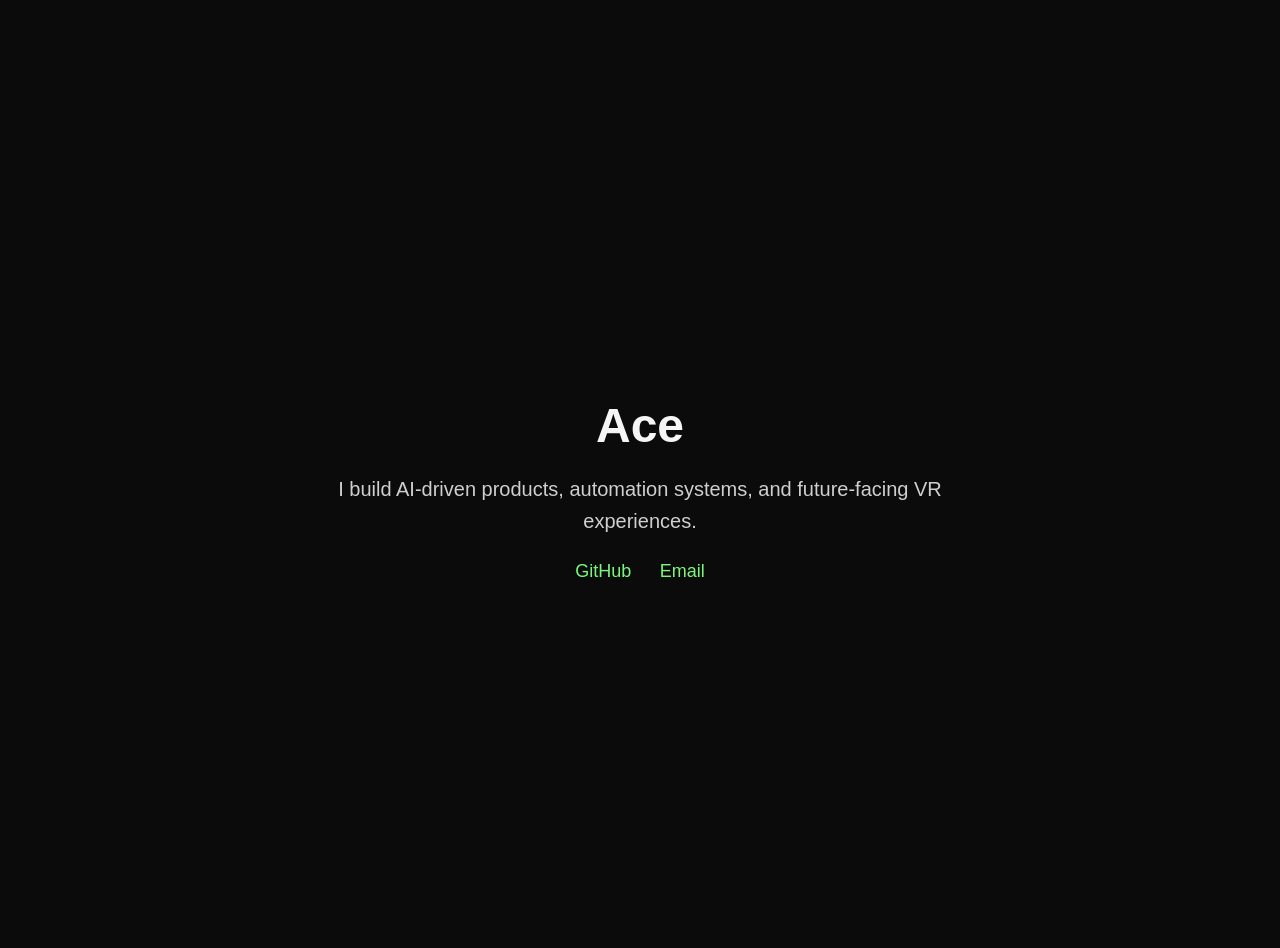
==== index.html @ 185cbbf0 "Create index.html" ====
<!DOCTYPE html>
<html lang="en">
<head>
  <meta charset="UTF-8" />
  <meta name="viewport" content="width=device-width, initial-scale=1.0" />
  <title>Ace | Portfolio</title>
  <style>
    body {
      margin: 0;
      font-family: Arial, sans-serif;
      background: #0b0b0b;
      color: #f5f5f5;
      display: flex;
      align-items: center;
      justify-content: center;
      min-height: 100vh;
      text-align: center;
      padding: 24px;
    }
    .card {
      max-width: 720px;
    }
    h1 {
      font-size: 48px;
      margin-bottom: 12px;
    }
    p {
      font-size: 20px;
      line-height: 1.6;
      color: #cfcfcf;
    }
    .links {
      margin-top: 24px;
    }
    a {
      color: #7cf57c;
      text-decoration: none;
      margin: 0 12px;
      font-size: 18px;
    }
  </style>
</head>
<body>
  <div class="card">
    <h1>Ace</h1>
    <p>I build AI-driven products, automation systems, and future-facing VR experiences.</p>
    <div class="links">
      <a href="https://github.com/">GitHub</a>
      <a href="mailto:your@email.com">Email</a>
    </div>
  </div>
</body>
</html>
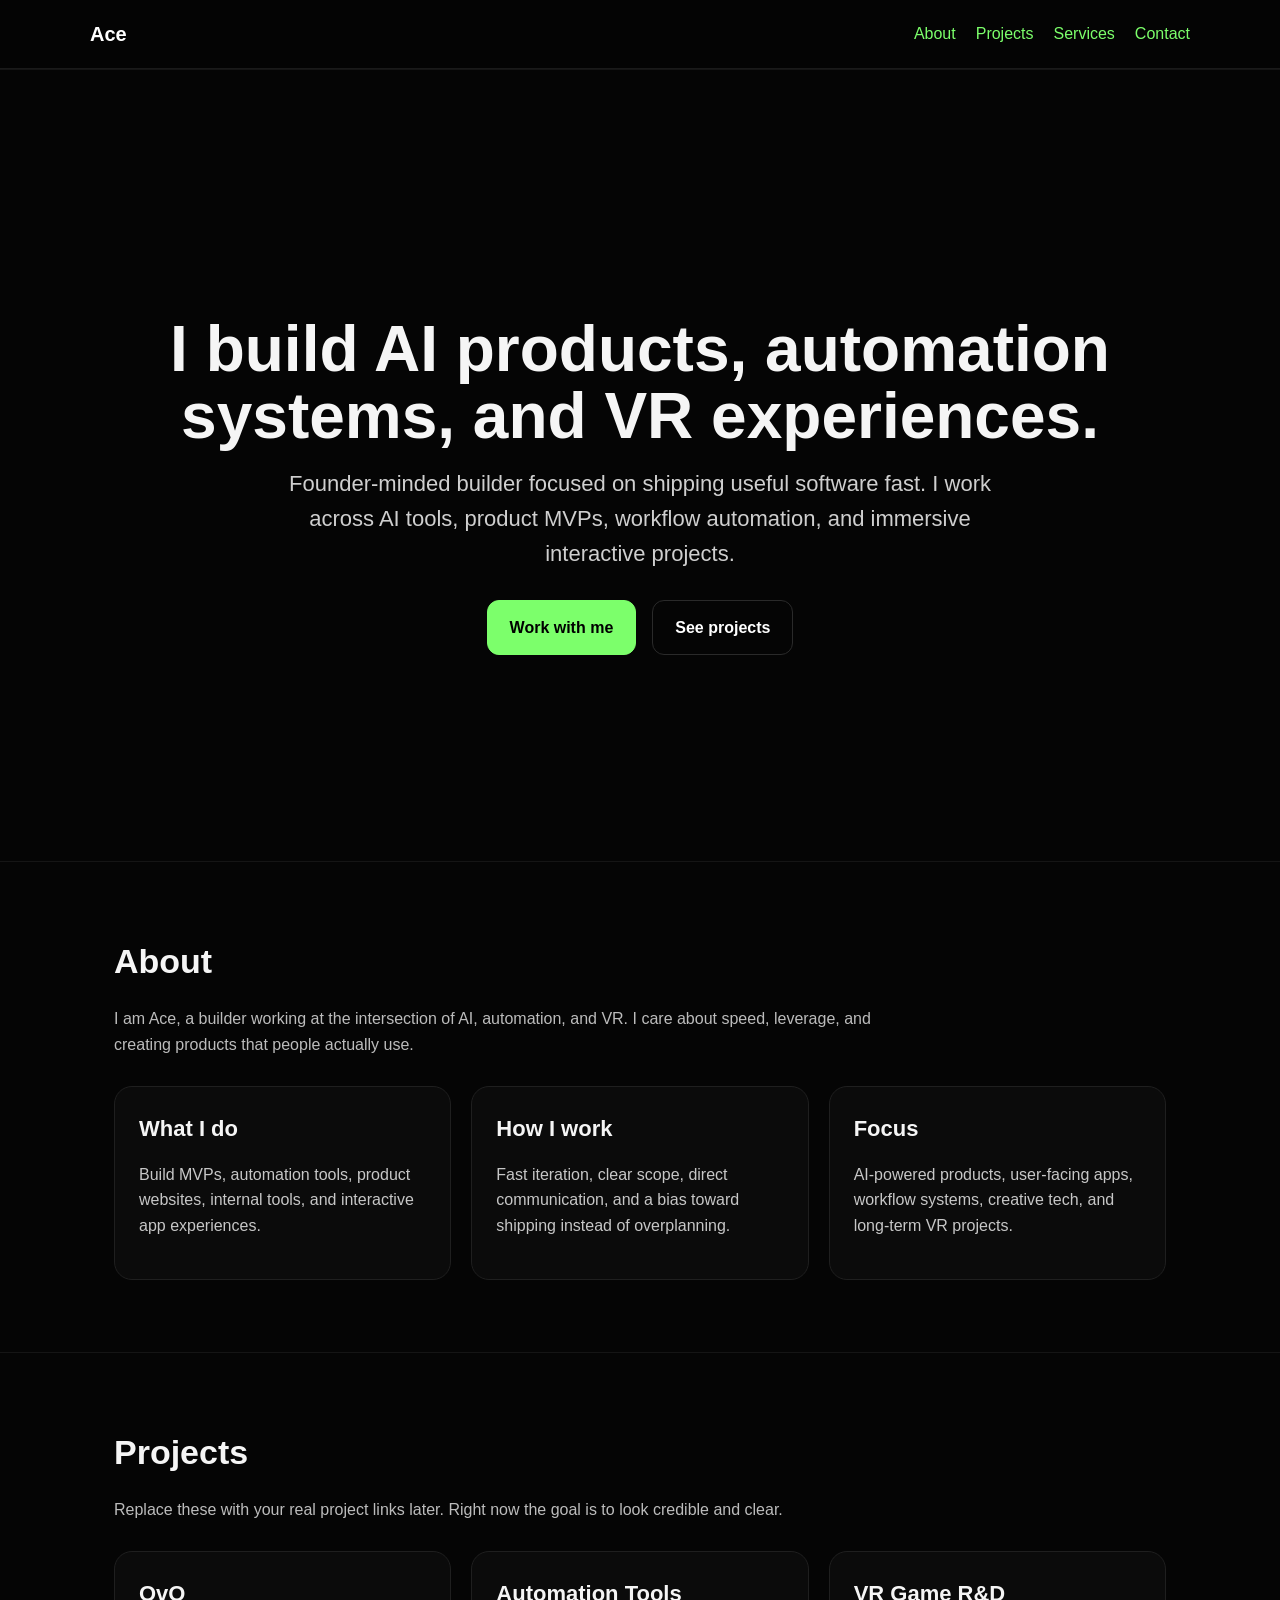
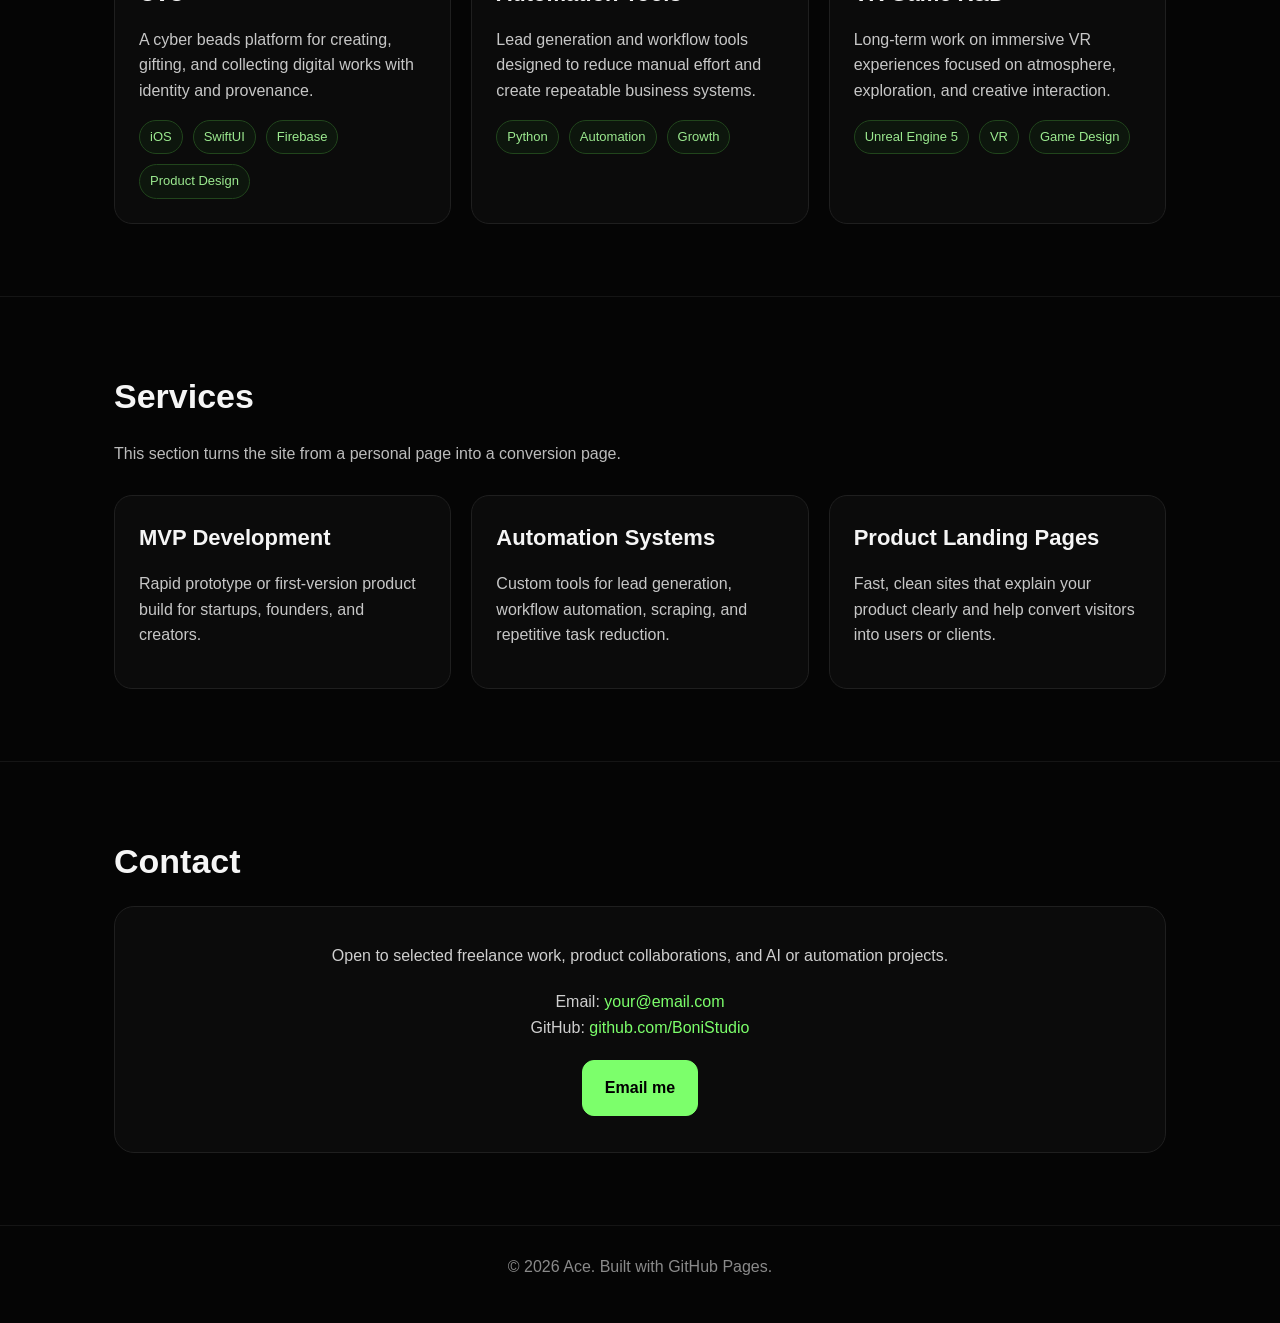
==== commit 6764b07b: "Update index.html" ====
--- a/index.html
+++ b/index.html
@@ -3,51 +3,347 @@
 <head>
   <meta charset="UTF-8" />
   <meta name="viewport" content="width=device-width, initial-scale=1.0" />
-  <title>Ace | Portfolio</title>
+  <title>Ace | AI Builder & VR Creator</title>
   <style>
+    * {
+      box-sizing: border-box;
+    }
+
+    html {
+      scroll-behavior: smooth;
+    }
+
     body {
       margin: 0;
       font-family: Arial, sans-serif;
-      background: #0b0b0b;
+      background: #050505;
       color: #f5f5f5;
+      line-height: 1.6;
+    }
+
+    a {
+      color: #7CFF6B;
+      text-decoration: none;
+    }
+
+    a:hover {
+      opacity: 0.85;
+    }
+
+    .container {
+      width: 100%;
+      max-width: 1100px;
+      margin: 0 auto;
+      padding: 0 24px;
+    }
+
+    header {
+      position: sticky;
+      top: 0;
+      background: rgba(5, 5, 5, 0.92);
+      backdrop-filter: blur(8px);
+      border-bottom: 1px solid #1a1a1a;
+      z-index: 10;
+    }
+
+    .nav {
+      display: flex;
+      justify-content: space-between;
+      align-items: center;
+      padding: 18px 0;
+    }
+
+    .nav-links {
+      display: flex;
+      gap: 20px;
+      flex-wrap: wrap;
+    }
+
+    .brand {
+      font-size: 20px;
+      font-weight: 700;
+      color: #fff;
+    }
+
+    .hero {
+      min-height: 88vh;
       display: flex;
       align-items: center;
       justify-content: center;
-      min-height: 100vh;
       text-align: center;
+      padding: 80px 0 40px;
+    }
+
+    .hero h1 {
+      font-size: 64px;
+      margin: 0 0 16px;
+      line-height: 1.05;
+    }
+
+    .hero p {
+      max-width: 760px;
+      margin: 0 auto 28px;
+      font-size: 22px;
+      color: #cfcfcf;
+    }
+
+    .hero-buttons {
+      display: flex;
+      gap: 16px;
+      justify-content: center;
+      flex-wrap: wrap;
+    }
+
+    .btn {
+      display: inline-block;
+      padding: 14px 22px;
+      border-radius: 12px;
+      font-weight: 700;
+      border: 1px solid #2a2a2a;
+      transition: 0.2s ease;
+    }
+
+    .btn-primary {
+      background: #7CFF6B;
+      color: #000;
+      border-color: #7CFF6B;
+    }
+
+    .btn-secondary {
+      background: transparent;
+      color: #fff;
+    }
+
+    section {
+      padding: 72px 0;
+      border-top: 1px solid #151515;
+    }
+
+    h2 {
+      font-size: 34px;
+      margin: 0 0 18px;
+    }
+
+    .section-desc {
+      color: #bcbcbc;
+      max-width: 760px;
+      margin-bottom: 28px;
+    }
+
+    .grid {
+      display: grid;
+      grid-template-columns: repeat(auto-fit, minmax(260px, 1fr));
+      gap: 20px;
+    }
+
+    .card {
+      background: #0b0b0b;
+      border: 1px solid #1f1f1f;
+      border-radius: 18px;
       padding: 24px;
     }
-    .card {
-      max-width: 720px;
-    }
-    h1 {
-      font-size: 48px;
-      margin-bottom: 12px;
-    }
-    p {
-      font-size: 20px;
-      line-height: 1.6;
+
+    .card h3 {
+      margin-top: 0;
+      margin-bottom: 10px;
+      font-size: 22px;
+    }
+
+    .card p {
+      color: #c7c7c7;
+      margin-bottom: 16px;
+    }
+
+    .tag-row {
+      display: flex;
+      flex-wrap: wrap;
+      gap: 10px;
+      margin-top: 12px;
+    }
+
+    .tag {
+      font-size: 13px;
+      color: #9be98f;
+      border: 1px solid #21451c;
+      background: #0d160d;
+      padding: 6px 10px;
+      border-radius: 999px;
+    }
+
+    .contact-box {
+      text-align: center;
+      padding: 36px;
+      background: #0b0b0b;
+      border: 1px solid #1f1f1f;
+      border-radius: 20px;
+    }
+
+    .contact-box p {
       color: #cfcfcf;
-    }
-    .links {
-      margin-top: 24px;
-    }
-    a {
-      color: #7cf57c;
-      text-decoration: none;
-      margin: 0 12px;
-      font-size: 18px;
+      max-width: 700px;
+      margin: 0 auto 20px;
+    }
+
+    footer {
+      padding: 28px 0 44px;
+      color: #8a8a8a;
+      text-align: center;
+      border-top: 1px solid #151515;
+    }
+
+    @media (max-width: 768px) {
+      .hero h1 {
+        font-size: 42px;
+      }
+
+      .hero p {
+        font-size: 18px;
+      }
+
+      .nav {
+        flex-direction: column;
+        gap: 12px;
+      }
     }
   </style>
 </head>
 <body>
-  <div class="card">
-    <h1>Ace</h1>
-    <p>I build AI-driven products, automation systems, and future-facing VR experiences.</p>
-    <div class="links">
-      <a href="https://github.com/">GitHub</a>
-      <a href="mailto:your@email.com">Email</a>
+  <header>
+    <div class="container nav">
+      <div class="brand">Ace</div>
+      <nav class="nav-links">
+        <a href="#about">About</a>
+        <a href="#projects">Projects</a>
+        <a href="#services">Services</a>
+        <a href="#contact">Contact</a>
+      </nav>
     </div>
-  </div>
+  </header>
+
+  <main>
+    <section class="hero">
+      <div class="container">
+        <h1>I build AI products, automation systems, and VR experiences.</h1>
+        <p>
+          Founder-minded builder focused on shipping useful software fast.
+          I work across AI tools, product MVPs, workflow automation, and immersive interactive projects.
+        </p>
+        <div class="hero-buttons">
+          <a class="btn btn-primary" href="#contact">Work with me</a>
+          <a class="btn btn-secondary" href="#projects">See projects</a>
+        </div>
+      </div>
+    </section>
+
+    <section id="about">
+      <div class="container">
+        <h2>About</h2>
+        <p class="section-desc">
+          I am Ace, a builder working at the intersection of AI, automation, and VR.
+          I care about speed, leverage, and creating products that people actually use.
+        </p>
+        <div class="grid">
+          <div class="card">
+            <h3>What I do</h3>
+            <p>Build MVPs, automation tools, product websites, internal tools, and interactive app experiences.</p>
+          </div>
+          <div class="card">
+            <h3>How I work</h3>
+            <p>Fast iteration, clear scope, direct communication, and a bias toward shipping instead of overplanning.</p>
+          </div>
+          <div class="card">
+            <h3>Focus</h3>
+            <p>AI-powered products, user-facing apps, workflow systems, creative tech, and long-term VR projects.</p>
+          </div>
+        </div>
+      </div>
+    </section>
+
+    <section id="projects">
+      <div class="container">
+        <h2>Projects</h2>
+        <p class="section-desc">
+          Replace these with your real project links later. Right now the goal is to look credible and clear.
+        </p>
+        <div class="grid">
+          <div class="card">
+            <h3>OvO</h3>
+            <p>A cyber beads platform for creating, gifting, and collecting digital works with identity and provenance.</p>
+            <div class="tag-row">
+              <span class="tag">iOS</span>
+              <span class="tag">SwiftUI</span>
+              <span class="tag">Firebase</span>
+              <span class="tag">Product Design</span>
+            </div>
+          </div>
+
+          <div class="card">
+            <h3>Automation Tools</h3>
+            <p>Lead generation and workflow tools designed to reduce manual effort and create repeatable business systems.</p>
+            <div class="tag-row">
+              <span class="tag">Python</span>
+              <span class="tag">Automation</span>
+              <span class="tag">Growth</span>
+            </div>
+          </div>
+
+          <div class="card">
+            <h3>VR Game R&D</h3>
+            <p>Long-term work on immersive VR experiences focused on atmosphere, exploration, and creative interaction.</p>
+            <div class="tag-row">
+              <span class="tag">Unreal Engine 5</span>
+              <span class="tag">VR</span>
+              <span class="tag">Game Design</span>
+            </div>
+          </div>
+        </div>
+      </div>
+    </section>
+
+    <section id="services">
+      <div class="container">
+        <h2>Services</h2>
+        <p class="section-desc">
+          This section turns the site from a personal page into a conversion page.
+        </p>
+        <div class="grid">
+          <div class="card">
+            <h3>MVP Development</h3>
+            <p>Rapid prototype or first-version product build for startups, founders, and creators.</p>
+          </div>
+          <div class="card">
+            <h3>Automation Systems</h3>
+            <p>Custom tools for lead generation, workflow automation, scraping, and repetitive task reduction.</p>
+          </div>
+          <div class="card">
+            <h3>Product Landing Pages</h3>
+            <p>Fast, clean sites that explain your product clearly and help convert visitors into users or clients.</p>
+          </div>
+        </div>
+      </div>
+    </section>
+
+    <section id="contact">
+      <div class="container">
+        <h2>Contact</h2>
+        <div class="contact-box">
+          <p>
+            Open to selected freelance work, product collaborations, and AI or automation projects.
+          </p>
+          <p>
+            Email: <a href="mailto:your@email.com">your@email.com</a><br />
+            GitHub: <a href="https://github.com/BoniStudio" target="_blank">github.com/BoniStudio</a>
+          </p>
+          <a class="btn btn-primary" href="mailto:your@email.com">Email me</a>
+        </div>
+      </div>
+    </section>
+  </main>
+
+  <footer>
+    <div class="container">
+      © 2026 Ace. Built with GitHub Pages.
+    </div>
+  </footer>
 </body>
 </html>
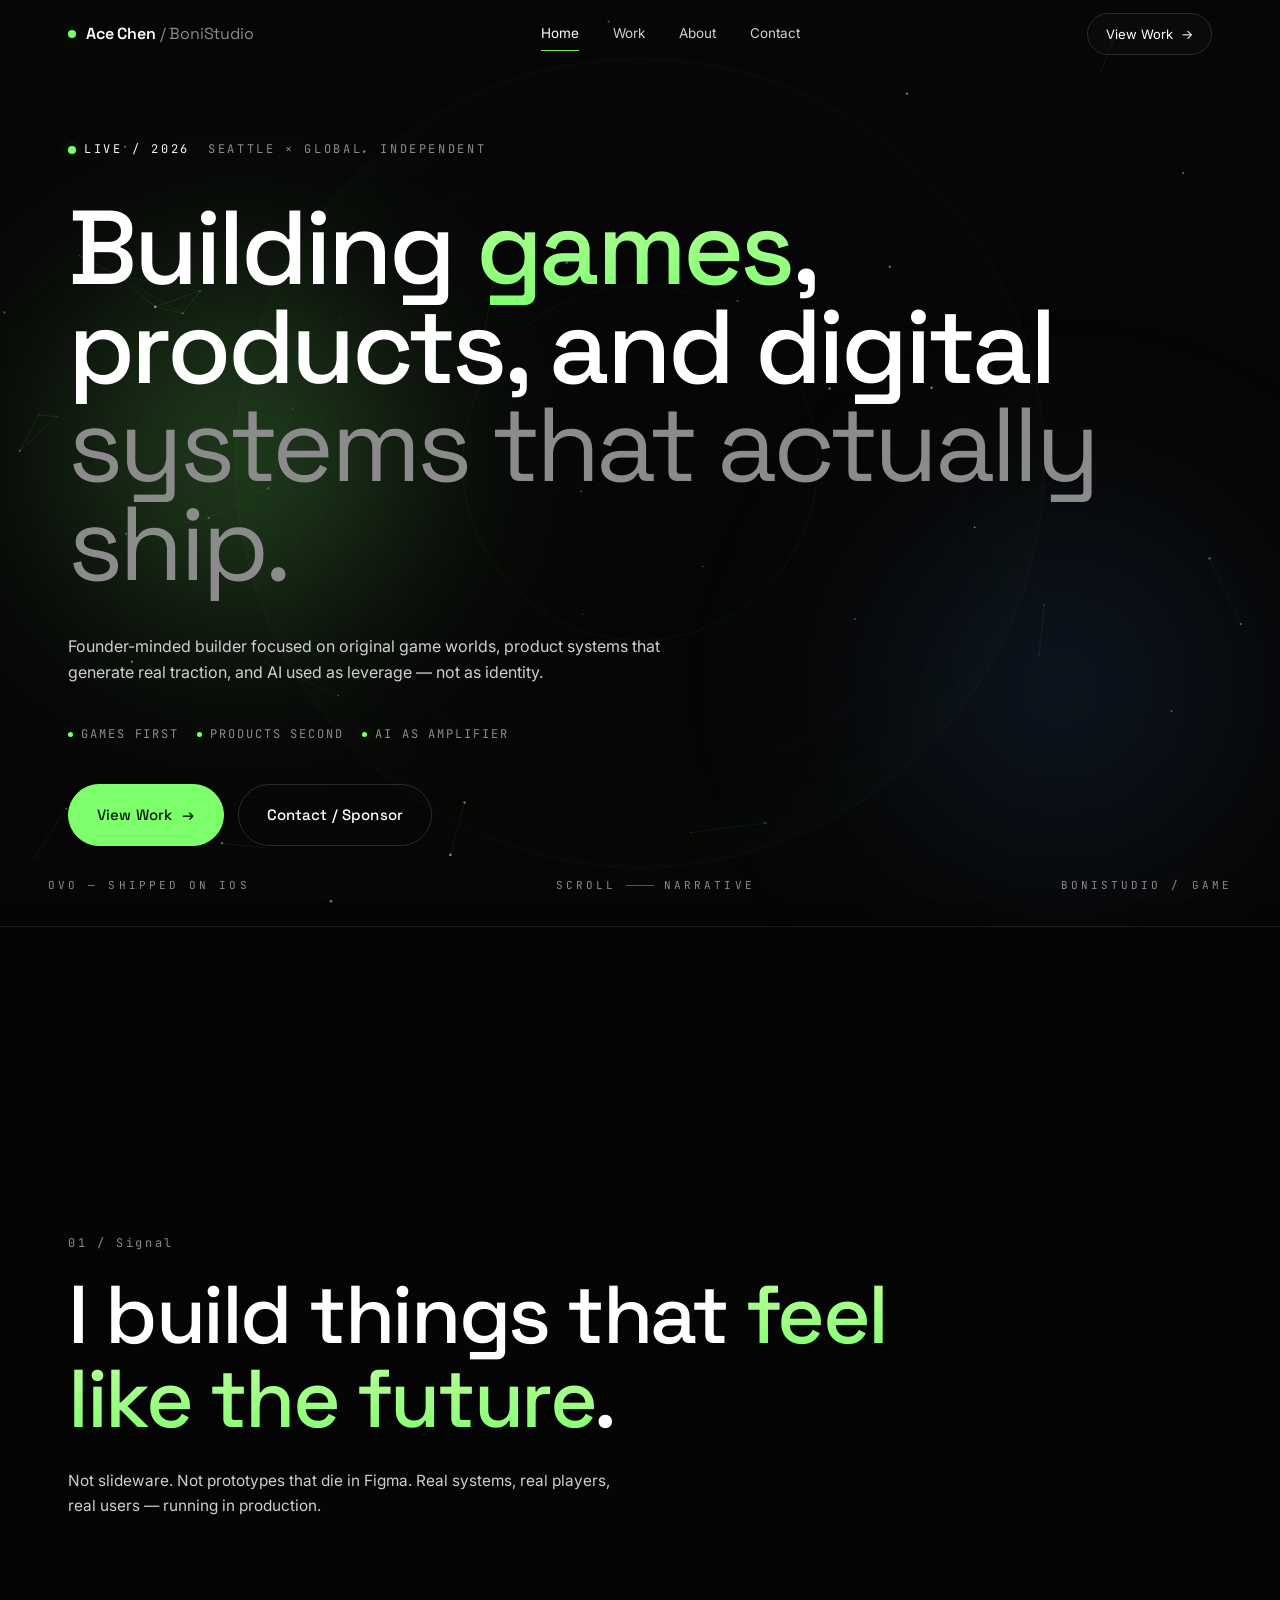
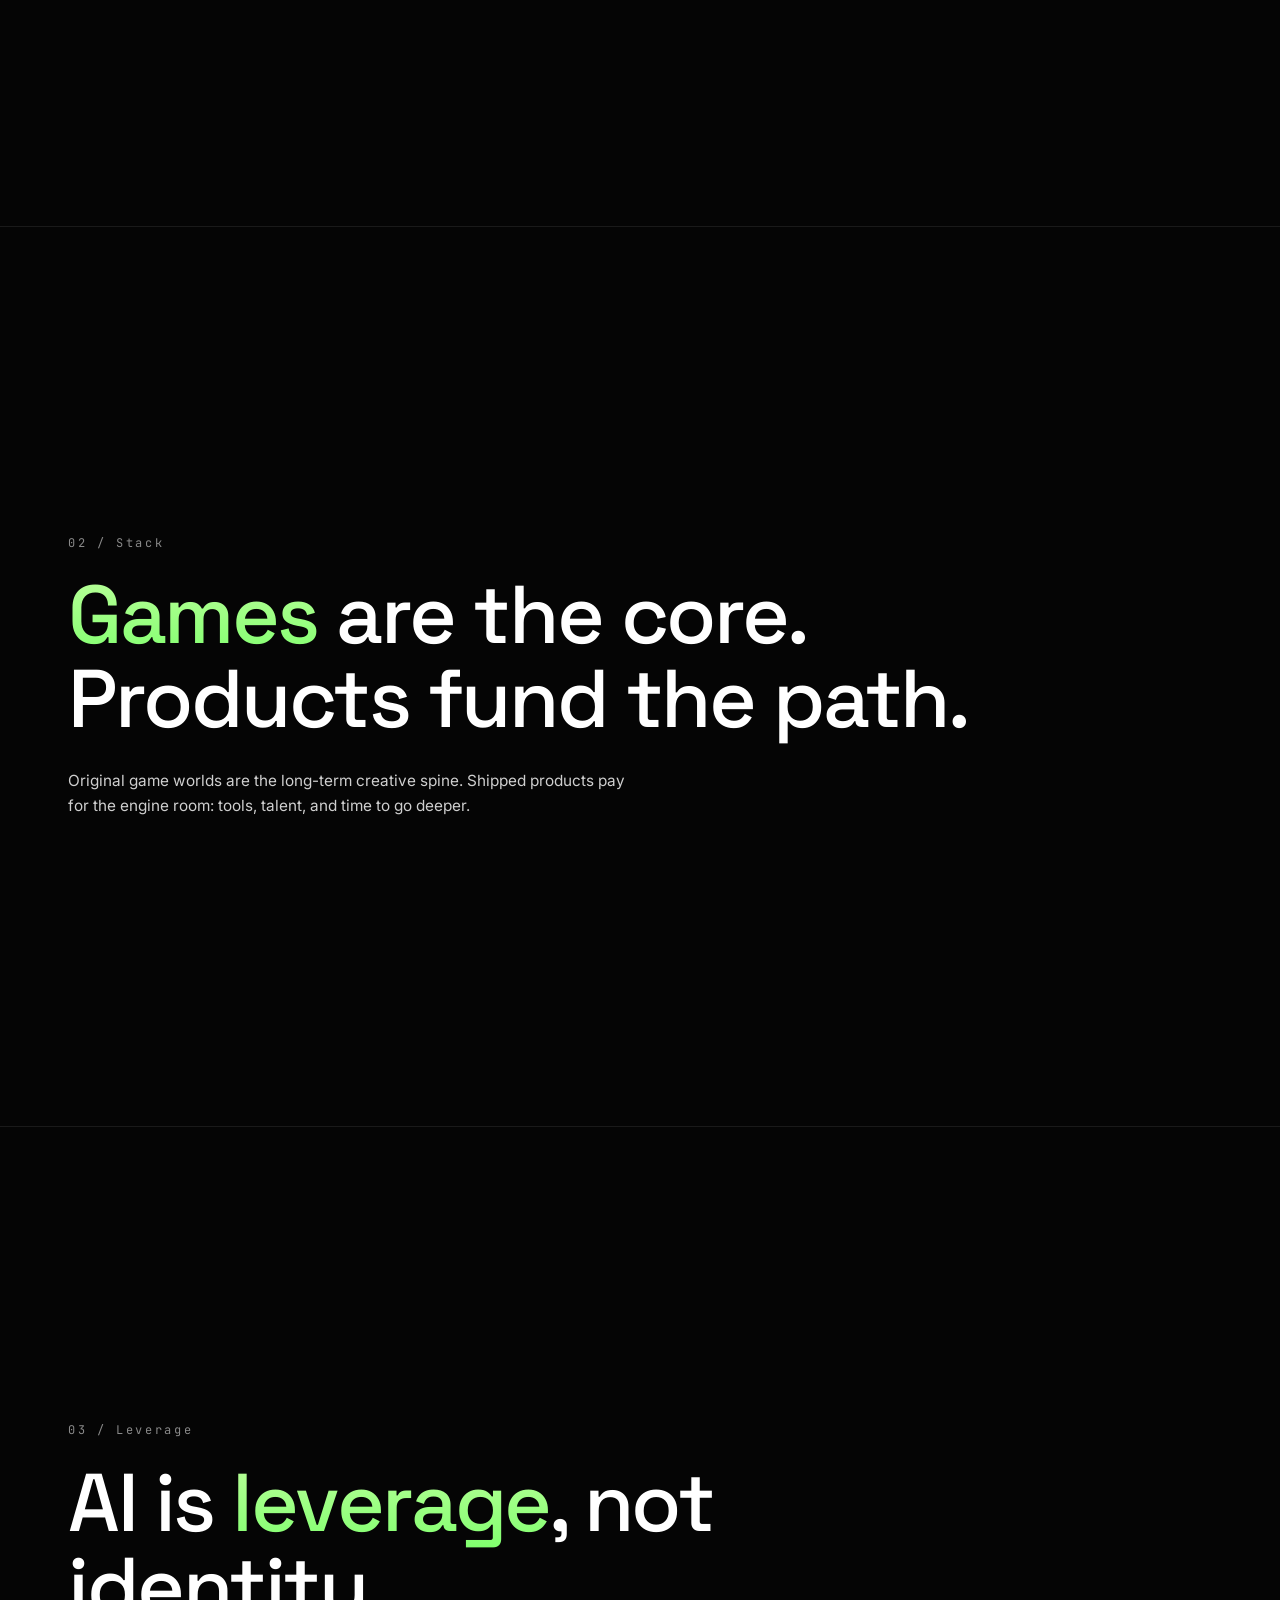
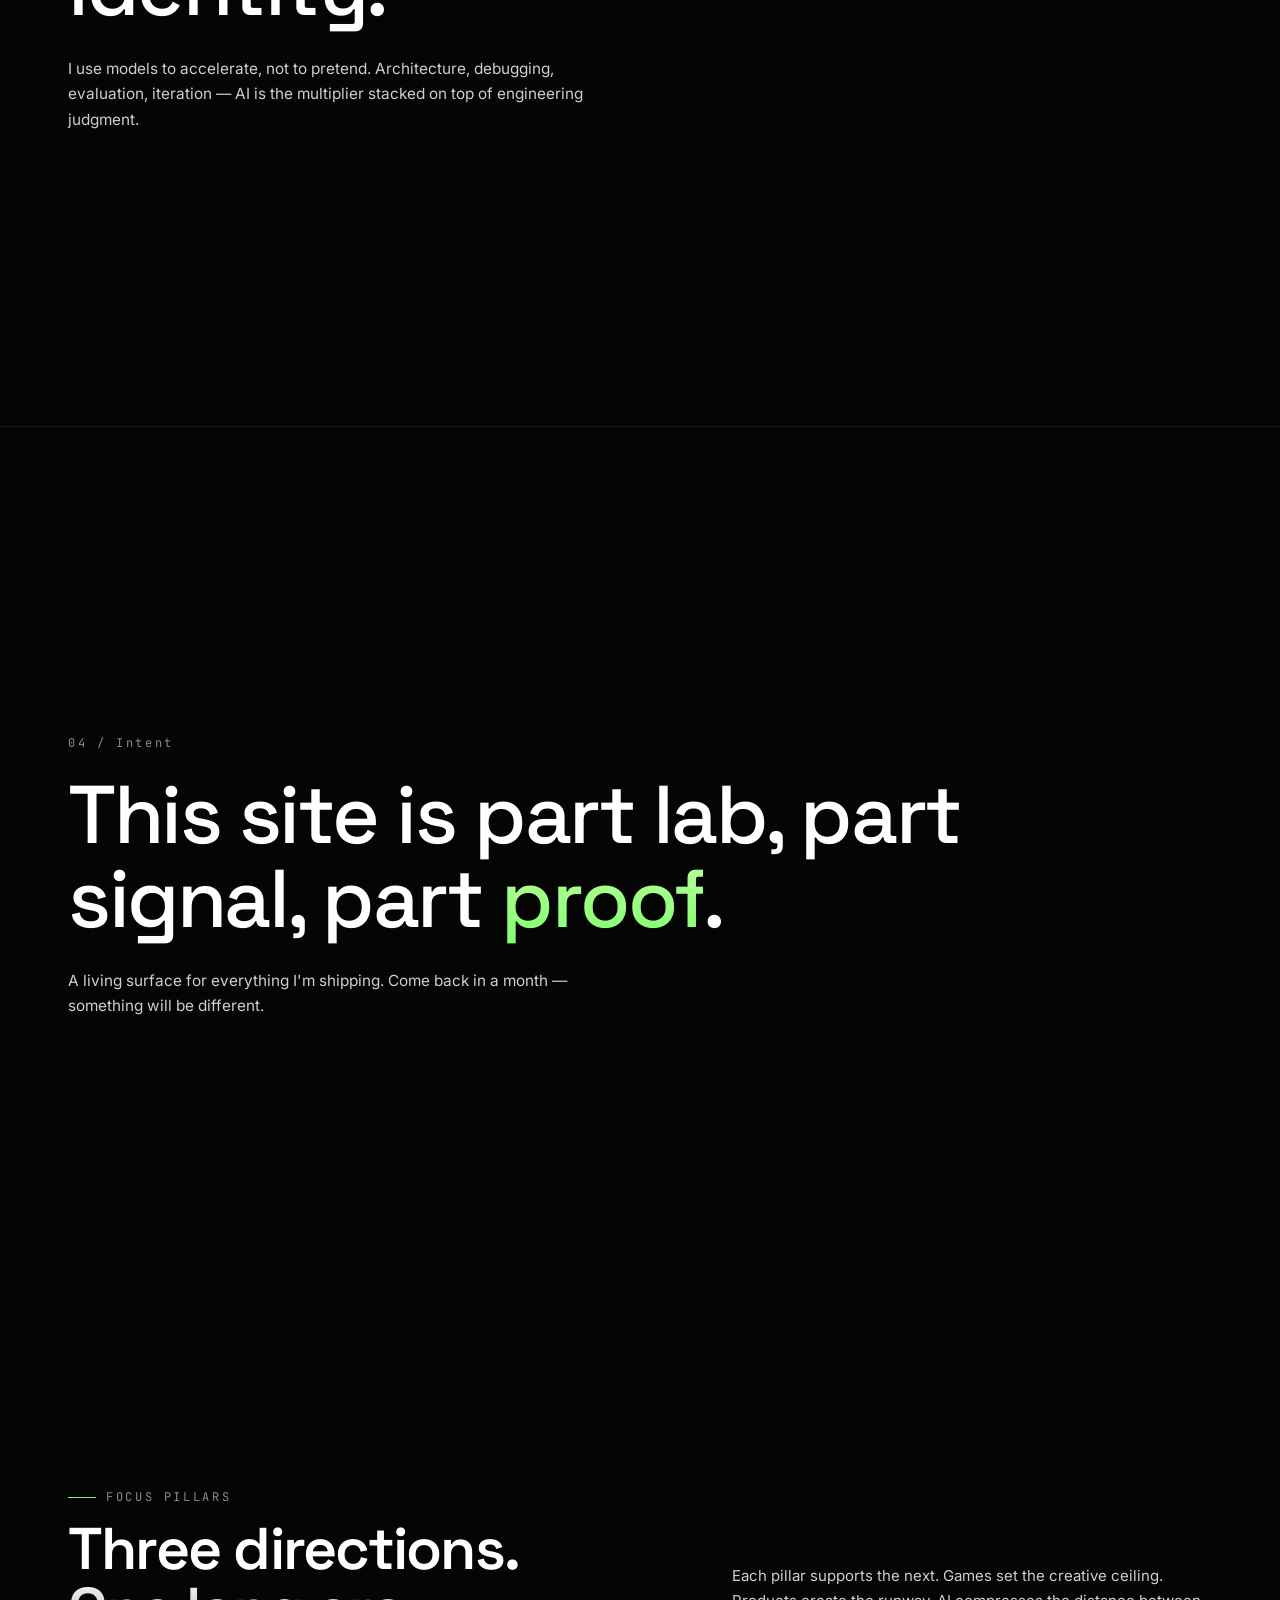
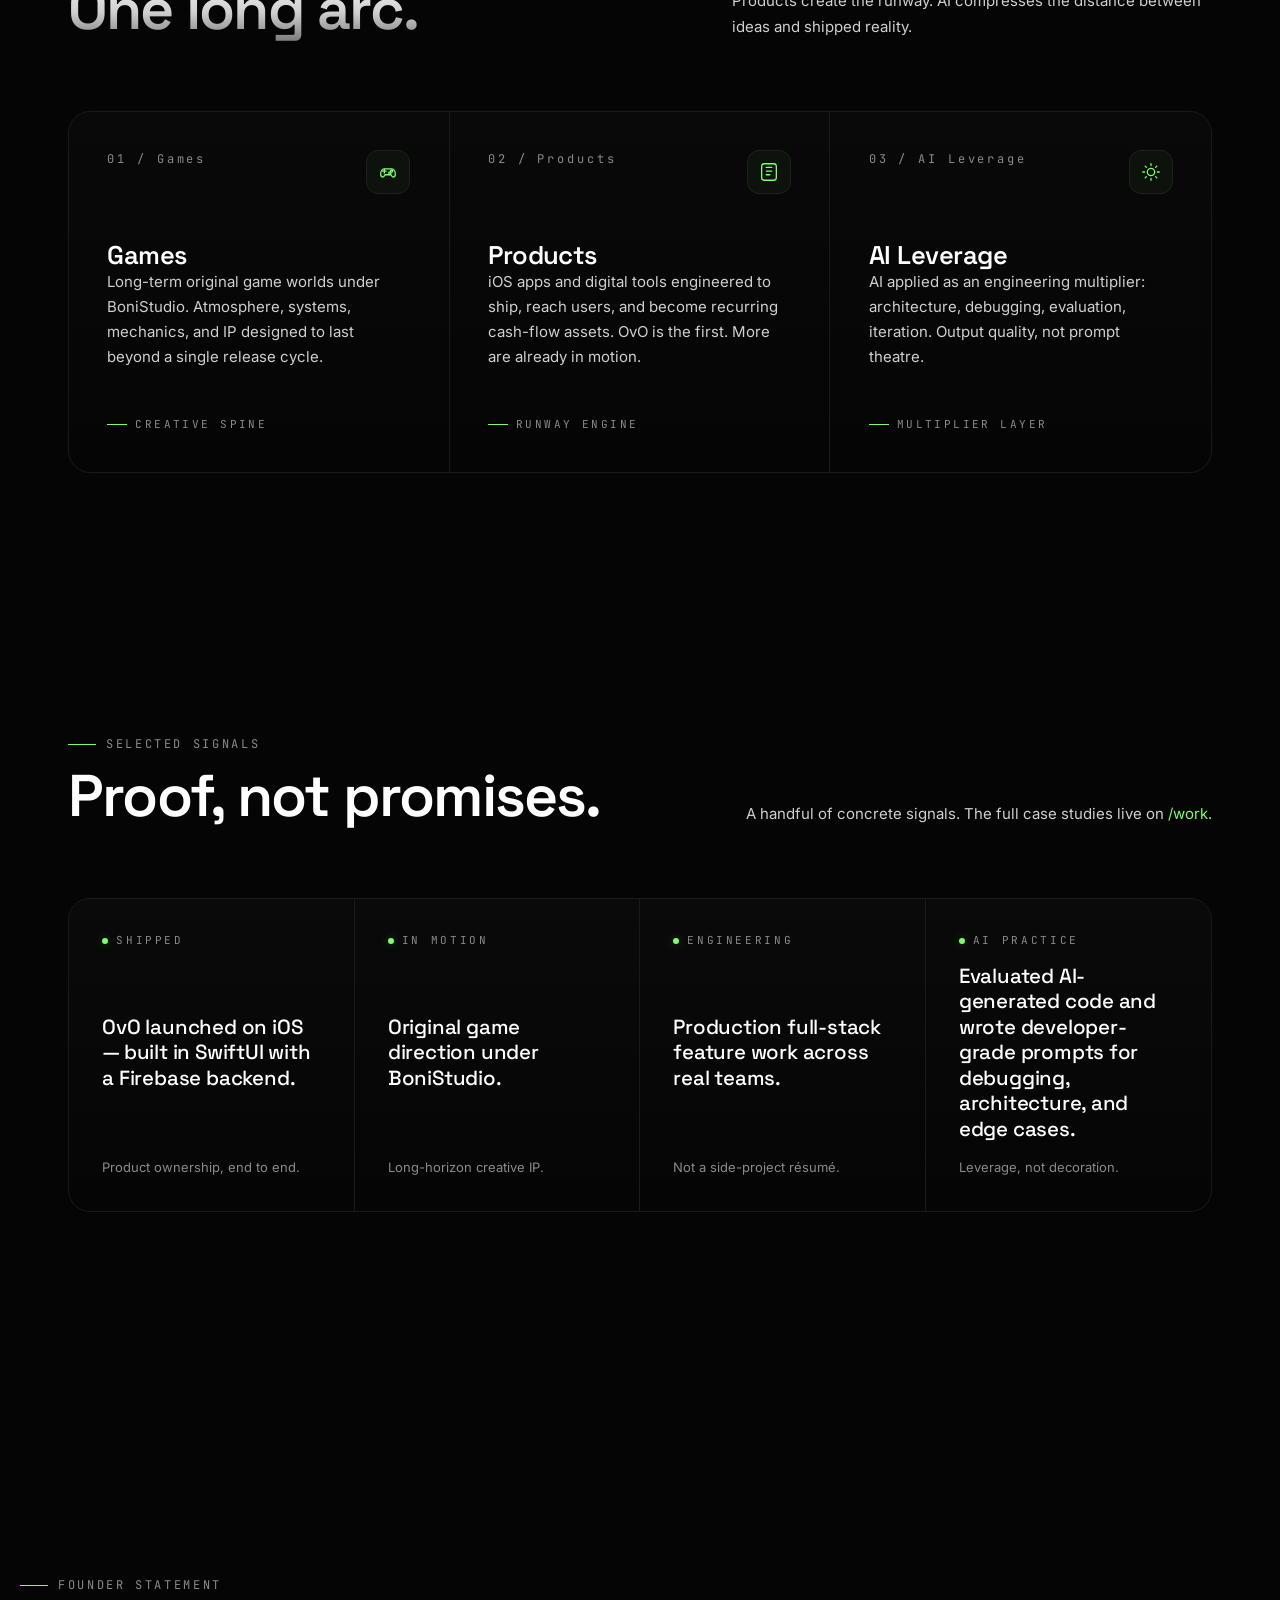
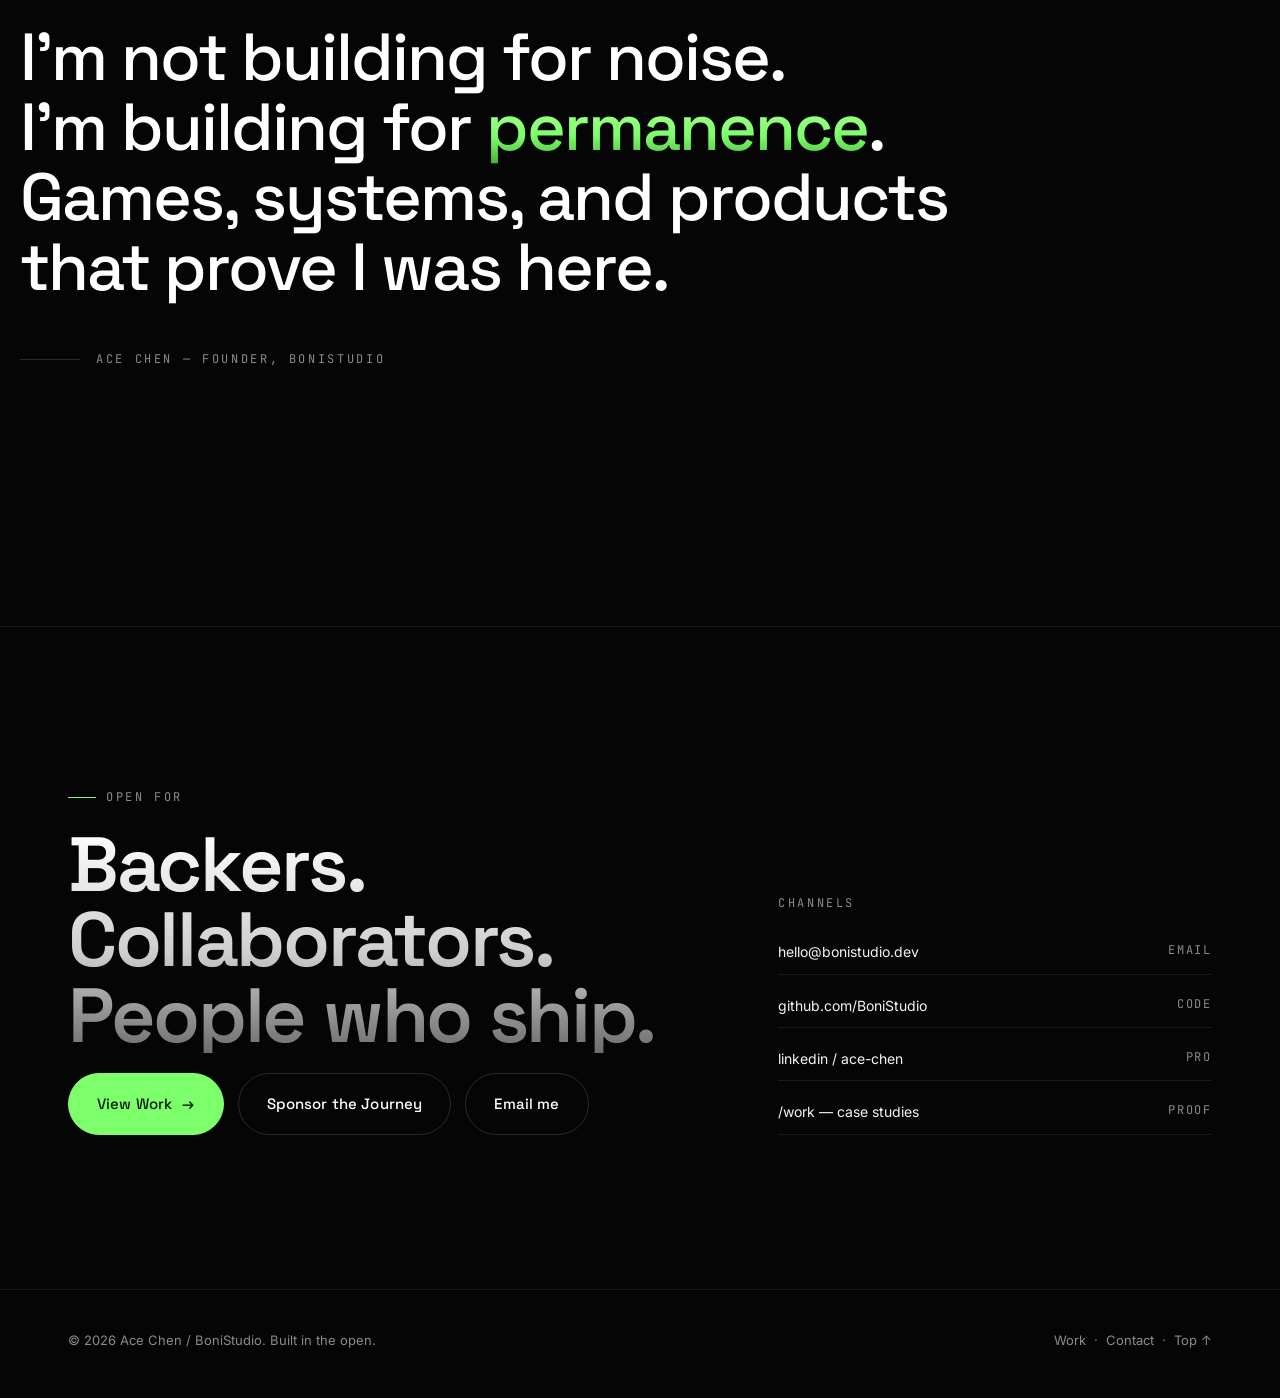
==== commit a3fcf8dd: "New" ====
--- a/index.html
+++ b/index.html
@@ -3,347 +3,314 @@
 <head>
   <meta charset="UTF-8" />
   <meta name="viewport" content="width=device-width, initial-scale=1.0" />
-  <title>Ace | AI Builder & VR Creator</title>
-  <style>
-    * {
-      box-sizing: border-box;
-    }
-
-    html {
-      scroll-behavior: smooth;
-    }
-
-    body {
-      margin: 0;
-      font-family: Arial, sans-serif;
-      background: #050505;
-      color: #f5f5f5;
-      line-height: 1.6;
-    }
-
-    a {
-      color: #7CFF6B;
-      text-decoration: none;
-    }
-
-    a:hover {
-      opacity: 0.85;
-    }
-
-    .container {
-      width: 100%;
-      max-width: 1100px;
-      margin: 0 auto;
-      padding: 0 24px;
-    }
-
-    header {
-      position: sticky;
-      top: 0;
-      background: rgba(5, 5, 5, 0.92);
-      backdrop-filter: blur(8px);
-      border-bottom: 1px solid #1a1a1a;
-      z-index: 10;
-    }
-
-    .nav {
-      display: flex;
-      justify-content: space-between;
-      align-items: center;
-      padding: 18px 0;
-    }
-
-    .nav-links {
-      display: flex;
-      gap: 20px;
-      flex-wrap: wrap;
-    }
-
-    .brand {
-      font-size: 20px;
-      font-weight: 700;
-      color: #fff;
-    }
-
-    .hero {
-      min-height: 88vh;
-      display: flex;
-      align-items: center;
-      justify-content: center;
-      text-align: center;
-      padding: 80px 0 40px;
-    }
-
-    .hero h1 {
-      font-size: 64px;
-      margin: 0 0 16px;
-      line-height: 1.05;
-    }
-
-    .hero p {
-      max-width: 760px;
-      margin: 0 auto 28px;
-      font-size: 22px;
-      color: #cfcfcf;
-    }
-
-    .hero-buttons {
-      display: flex;
-      gap: 16px;
-      justify-content: center;
-      flex-wrap: wrap;
-    }
-
-    .btn {
-      display: inline-block;
-      padding: 14px 22px;
-      border-radius: 12px;
-      font-weight: 700;
-      border: 1px solid #2a2a2a;
-      transition: 0.2s ease;
-    }
-
-    .btn-primary {
-      background: #7CFF6B;
-      color: #000;
-      border-color: #7CFF6B;
-    }
-
-    .btn-secondary {
-      background: transparent;
-      color: #fff;
-    }
-
-    section {
-      padding: 72px 0;
-      border-top: 1px solid #151515;
-    }
-
-    h2 {
-      font-size: 34px;
-      margin: 0 0 18px;
-    }
-
-    .section-desc {
-      color: #bcbcbc;
-      max-width: 760px;
-      margin-bottom: 28px;
-    }
-
-    .grid {
-      display: grid;
-      grid-template-columns: repeat(auto-fit, minmax(260px, 1fr));
-      gap: 20px;
-    }
-
-    .card {
-      background: #0b0b0b;
-      border: 1px solid #1f1f1f;
-      border-radius: 18px;
-      padding: 24px;
-    }
-
-    .card h3 {
-      margin-top: 0;
-      margin-bottom: 10px;
-      font-size: 22px;
-    }
-
-    .card p {
-      color: #c7c7c7;
-      margin-bottom: 16px;
-    }
-
-    .tag-row {
-      display: flex;
-      flex-wrap: wrap;
-      gap: 10px;
-      margin-top: 12px;
-    }
-
-    .tag {
-      font-size: 13px;
-      color: #9be98f;
-      border: 1px solid #21451c;
-      background: #0d160d;
-      padding: 6px 10px;
-      border-radius: 999px;
-    }
-
-    .contact-box {
-      text-align: center;
-      padding: 36px;
-      background: #0b0b0b;
-      border: 1px solid #1f1f1f;
-      border-radius: 20px;
-    }
-
-    .contact-box p {
-      color: #cfcfcf;
-      max-width: 700px;
-      margin: 0 auto 20px;
-    }
-
-    footer {
-      padding: 28px 0 44px;
-      color: #8a8a8a;
-      text-align: center;
-      border-top: 1px solid #151515;
-    }
-
-    @media (max-width: 768px) {
-      .hero h1 {
-        font-size: 42px;
-      }
-
-      .hero p {
-        font-size: 18px;
-      }
-
-      .nav {
-        flex-direction: column;
-        gap: 12px;
-      }
-    }
-  </style>
+  <meta name="color-scheme" content="dark" />
+  <title>Ace Chen — Games, Products, and Digital Systems</title>
+  <meta name="description" content="Ace Chen — founder-minded builder. Games first, products second, AI as leverage. Building OvO, original game worlds under BoniStudio, and AI-assisted systems." />
+
+  <link rel="preconnect" href="https://fonts.googleapis.com" />
+  <link rel="preconnect" href="https://fonts.gstatic.com" crossorigin />
+  <link href="https://fonts.googleapis.com/css2?family=Space+Grotesk:wght@400;500;600;700&family=Inter:wght@400;500;600&family=JetBrains+Mono:wght@400;500&display=swap" rel="stylesheet" />
+  <link rel="stylesheet" href="styles.css" />
 </head>
 <body>
-  <header>
-    <div class="container nav">
-      <div class="brand">Ace</div>
-      <nav class="nav-links">
-        <a href="#about">About</a>
-        <a href="#projects">Projects</a>
-        <a href="#services">Services</a>
-        <a href="#contact">Contact</a>
+  <div class="noise" aria-hidden="true"></div>
+
+  <!-- ====================== Navigation ====================== -->
+  <header class="nav" data-nav>
+    <div class="container nav-inner">
+      <a class="nav-brand" href="index.html" aria-label="Ace Chen — Home">
+        <span class="dot" aria-hidden="true"></span>
+        <span>Ace Chen <span class="muted" style="color:var(--text-3); font-weight:400;">/ BoniStudio</span></span>
+      </a>
+
+      <nav class="nav-links" aria-label="Primary">
+        <a href="index.html" class="is-active"><span class="nav-link-text">Home</span></a>
+        <a href="work.html"><span class="nav-link-text">Work</span></a>
+        <a href="#founder"><span class="nav-link-text">About</span></a>
+        <a href="#contact"><span class="nav-link-text">Contact</span></a>
       </nav>
+
+      <a class="nav-cta" href="work.html">
+        View Work
+        <span class="arrow" aria-hidden="true">→</span>
+      </a>
+
+      <button class="nav-toggle" data-nav-toggle aria-label="Menu">
+        <span></span>
+      </button>
     </div>
   </header>
 
   <main>
-    <section class="hero">
+    <!-- ====================== Hero ====================== -->
+    <section class="hero" data-hero>
+      <div class="hero__stage" aria-hidden="true">
+        <div class="hero__ring"></div>
+        <div class="hero__glow hero__glow--a"></div>
+        <div class="hero__glow hero__glow--b"></div>
+        <canvas class="hero__canvas" data-hero-canvas></canvas>
+      </div>
+
+      <div class="container hero__content">
+        <div class="hero__meta reveal">
+          <span class="live">Live / 2026</span>
+          <span>Seattle × Global</span>
+          <span>Independent</span>
+        </div>
+
+        <h1 class="hero__title reveal">
+          <span class="line">Building <em>games</em>,</span>
+          <span class="line">products, and digital</span>
+          <span class="line line--muted">systems that actually ship.</span>
+        </h1>
+
+        <p class="hero__subtitle reveal">
+          Founder-minded builder focused on original game worlds, product systems that generate real traction, and AI used as leverage — not as identity.
+        </p>
+
+        <div class="hero__pillars reveal">
+          <span>Games first</span>
+          <span>Products second</span>
+          <span>AI as amplifier</span>
+        </div>
+
+        <div class="hero__actions reveal">
+          <a class="btn btn-primary btn-lg" href="work.html">
+            View Work
+            <span class="arrow" aria-hidden="true">→</span>
+          </a>
+          <a class="btn btn-ghost btn-lg" href="#contact">
+            Contact / Sponsor
+          </a>
+        </div>
+      </div>
+
+      <div class="hero__marquee" aria-hidden="true">
+        <span>OvO — shipped on iOS</span>
+        <span class="scroll-hint">Scroll <span class="bar"></span> Narrative</span>
+        <span>BoniStudio / Game</span>
+      </div>
+    </section>
+
+    <!-- ====================== Narrative ====================== -->
+    <section class="narrative" data-narrative aria-label="Narrative">
+      <div class="narrative__track">
+        <div class="narrative__progress" aria-hidden="true"><span data-narrative-bar></span></div>
+
+        <article class="narrative__panel narrative__panel--a">
+          <div class="narrative__panel-bg"></div>
+          <div class="container">
+            <div class="narrative__num reveal">01 / Signal</div>
+            <h2 class="narrative__title reveal">
+              I build things that <em>feel like the future</em>.
+            </h2>
+            <p class="narrative__sub reveal">
+              Not slideware. Not prototypes that die in Figma. Real systems, real players, real users — running in production.
+            </p>
+          </div>
+        </article>
+
+        <article class="narrative__panel narrative__panel--b">
+          <div class="narrative__panel-bg"></div>
+          <div class="container">
+            <div class="narrative__num reveal">02 / Stack</div>
+            <h2 class="narrative__title reveal">
+              <em>Games</em> are the core. Products fund the path.
+            </h2>
+            <p class="narrative__sub reveal">
+              Original game worlds are the long-term creative spine. Shipped products pay for the engine room: tools, talent, and time to go deeper.
+            </p>
+          </div>
+        </article>
+
+        <article class="narrative__panel narrative__panel--c">
+          <div class="narrative__panel-bg"></div>
+          <div class="container">
+            <div class="narrative__num reveal">03 / Leverage</div>
+            <h2 class="narrative__title reveal">
+              AI is <em>leverage</em>, not identity.
+            </h2>
+            <p class="narrative__sub reveal">
+              I use models to accelerate, not to pretend. Architecture, debugging, evaluation, iteration — AI is the multiplier stacked on top of engineering judgment.
+            </p>
+          </div>
+        </article>
+
+        <article class="narrative__panel narrative__panel--d">
+          <div class="narrative__panel-bg"></div>
+          <div class="container">
+            <div class="narrative__num reveal">04 / Intent</div>
+            <h2 class="narrative__title reveal">
+              This site is part lab, part signal, part <em>proof</em>.
+            </h2>
+            <p class="narrative__sub reveal">
+              A living surface for everything I'm shipping. Come back in a month — something will be different.
+            </p>
+          </div>
+        </article>
+      </div>
+    </section>
+
+    <!-- ====================== Focus Pillars ====================== -->
+    <section class="section" aria-label="Focus">
       <div class="container">
-        <h1>I build AI products, automation systems, and VR experiences.</h1>
-        <p>
-          Founder-minded builder focused on shipping useful software fast.
-          I work across AI tools, product MVPs, workflow automation, and immersive interactive projects.
-        </p>
-        <div class="hero-buttons">
-          <a class="btn btn-primary" href="#contact">Work with me</a>
-          <a class="btn btn-secondary" href="#projects">See projects</a>
-        </div>
-      </div>
-    </section>
-
-    <section id="about">
+        <div class="section-head reveal">
+          <div>
+            <div class="eyebrow">Focus Pillars</div>
+            <h2>Three directions.<br/><span class="gradient-text">One long arc.</span></h2>
+          </div>
+          <p class="section-sub">
+            Each pillar supports the next. Games set the creative ceiling. Products create the runway. AI compresses the distance between ideas and shipped reality.
+          </p>
+        </div>
+
+        <div class="pillars-grid reveal-stagger">
+          <article class="pillar">
+            <div class="pillar__top">
+              <div class="pillar__index">01 / Games</div>
+              <div class="pillar__icon" aria-hidden="true">
+                <svg width="22" height="22" viewBox="0 0 24 24" fill="none" stroke="currentColor" stroke-width="1.4" stroke-linecap="round" stroke-linejoin="round"><path d="M6 11h4M8 9v4"/><circle cx="16" cy="11" r="1.2"/><circle cx="14" cy="13" r="1.2"/><path d="M4 14.5c0-3 1.4-6 4-6h8c2.6 0 4 3 4 6 0 2-1 3-2.5 3S16 15 15 15H9c-1 0-1 2.5-2.5 2.5S4 16.5 4 14.5Z"/></svg>
+              </div>
+            </div>
+            <div>
+              <h3>Games</h3>
+              <p>Long-term original game worlds under BoniStudio. Atmosphere, systems, mechanics, and IP designed to last beyond a single release cycle.</p>
+            </div>
+            <div class="pillar__meta"><span class="dash"></span> Creative spine</div>
+          </article>
+
+          <article class="pillar">
+            <div class="pillar__top">
+              <div class="pillar__index">02 / Products</div>
+              <div class="pillar__icon" aria-hidden="true">
+                <svg width="22" height="22" viewBox="0 0 24 24" fill="none" stroke="currentColor" stroke-width="1.4" stroke-linecap="round" stroke-linejoin="round"><rect x="4" y="3" width="16" height="18" rx="3"/><path d="M9 7h6M9 11h6M9 15h4"/></svg>
+              </div>
+            </div>
+            <div>
+              <h3>Products</h3>
+              <p>iOS apps and digital tools engineered to ship, reach users, and become recurring cash-flow assets. OvO is the first. More are already in motion.</p>
+            </div>
+            <div class="pillar__meta"><span class="dash"></span> Runway engine</div>
+          </article>
+
+          <article class="pillar">
+            <div class="pillar__top">
+              <div class="pillar__index">03 / AI Leverage</div>
+              <div class="pillar__icon" aria-hidden="true">
+                <svg width="22" height="22" viewBox="0 0 24 24" fill="none" stroke="currentColor" stroke-width="1.4" stroke-linecap="round" stroke-linejoin="round"><path d="M12 3v2M12 19v2M3 12h2M19 12h2M5.6 5.6l1.4 1.4M17 17l1.4 1.4M5.6 18.4 7 17M17 7l1.4-1.4"/><circle cx="12" cy="12" r="4"/></svg>
+              </div>
+            </div>
+            <div>
+              <h3>AI Leverage</h3>
+              <p>AI applied as an engineering multiplier: architecture, debugging, evaluation, iteration. Output quality, not prompt theatre.</p>
+            </div>
+            <div class="pillar__meta"><span class="dash"></span> Multiplier layer</div>
+          </article>
+        </div>
+      </div>
+    </section>
+
+    <!-- ====================== Selected Signals ====================== -->
+    <section class="section section--tight" aria-label="Selected signals">
       <div class="container">
-        <h2>About</h2>
-        <p class="section-desc">
-          I am Ace, a builder working at the intersection of AI, automation, and VR.
-          I care about speed, leverage, and creating products that people actually use.
-        </p>
-        <div class="grid">
-          <div class="card">
-            <h3>What I do</h3>
-            <p>Build MVPs, automation tools, product websites, internal tools, and interactive app experiences.</p>
-          </div>
-          <div class="card">
-            <h3>How I work</h3>
-            <p>Fast iteration, clear scope, direct communication, and a bias toward shipping instead of overplanning.</p>
-          </div>
-          <div class="card">
-            <h3>Focus</h3>
-            <p>AI-powered products, user-facing apps, workflow systems, creative tech, and long-term VR projects.</p>
-          </div>
-        </div>
-      </div>
-    </section>
-
-    <section id="projects">
+        <div class="section-head reveal">
+          <div>
+            <div class="eyebrow">Selected Signals</div>
+            <h2>Proof, not promises.</h2>
+          </div>
+          <p class="section-sub">
+            A handful of concrete signals. The full case studies live on <a href="work.html" style="color:var(--accent);">/work</a>.
+          </p>
+        </div>
+
+        <div class="signals reveal-stagger">
+          <div class="signal">
+            <div class="signal__k">Shipped</div>
+            <div class="signal__v">OvO launched on iOS — built in SwiftUI with a Firebase backend.</div>
+            <div class="signal__note">Product ownership, end to end.</div>
+          </div>
+          <div class="signal">
+            <div class="signal__k">In motion</div>
+            <div class="signal__v">Original game direction under BoniStudio.</div>
+            <div class="signal__note">Long-horizon creative IP.</div>
+          </div>
+          <div class="signal">
+            <div class="signal__k">Engineering</div>
+            <div class="signal__v">Production full-stack feature work across real teams.</div>
+            <div class="signal__note">Not a side-project résumé.</div>
+          </div>
+          <div class="signal">
+            <div class="signal__k">AI Practice</div>
+            <div class="signal__v">Evaluated AI-generated code and wrote developer-grade prompts for debugging, architecture, and edge cases.</div>
+            <div class="signal__note">Leverage, not decoration.</div>
+          </div>
+        </div>
+      </div>
+    </section>
+
+    <!-- ====================== Founder Statement ====================== -->
+    <section class="section founder" id="founder" aria-label="Founder statement">
+      <div class="container founder__inner">
+        <div class="eyebrow reveal" style="margin-bottom:28px;">Founder Statement</div>
+        <h2 class="founder__quote reveal">
+          I'm not building for noise.<br/>
+          I'm building for <em>permanence</em>.<br/>
+          Games, systems, and products that prove I was here.
+        </h2>
+        <div class="founder__sign reveal">
+          <span class="line"></span>
+          <span>Ace Chen — Founder, BoniStudio</span>
+        </div>
+      </div>
+    </section>
+
+    <!-- ====================== CTA ====================== -->
+    <section class="cta" id="contact" aria-label="Contact">
+      <div class="cta__bg" aria-hidden="true"></div>
       <div class="container">
-        <h2>Projects</h2>
-        <p class="section-desc">
-          Replace these with your real project links later. Right now the goal is to look credible and clear.
-        </p>
-        <div class="grid">
-          <div class="card">
-            <h3>OvO</h3>
-            <p>A cyber beads platform for creating, gifting, and collecting digital works with identity and provenance.</p>
-            <div class="tag-row">
-              <span class="tag">iOS</span>
-              <span class="tag">SwiftUI</span>
-              <span class="tag">Firebase</span>
-              <span class="tag">Product Design</span>
-            </div>
-          </div>
-
-          <div class="card">
-            <h3>Automation Tools</h3>
-            <p>Lead generation and workflow tools designed to reduce manual effort and create repeatable business systems.</p>
-            <div class="tag-row">
-              <span class="tag">Python</span>
-              <span class="tag">Automation</span>
-              <span class="tag">Growth</span>
-            </div>
-          </div>
-
-          <div class="card">
-            <h3>VR Game R&D</h3>
-            <p>Long-term work on immersive VR experiences focused on atmosphere, exploration, and creative interaction.</p>
-            <div class="tag-row">
-              <span class="tag">Unreal Engine 5</span>
-              <span class="tag">VR</span>
-              <span class="tag">Game Design</span>
-            </div>
-          </div>
-        </div>
-      </div>
-    </section>
-
-    <section id="services">
-      <div class="container">
-        <h2>Services</h2>
-        <p class="section-desc">
-          This section turns the site from a personal page into a conversion page.
-        </p>
-        <div class="grid">
-          <div class="card">
-            <h3>MVP Development</h3>
-            <p>Rapid prototype or first-version product build for startups, founders, and creators.</p>
-          </div>
-          <div class="card">
-            <h3>Automation Systems</h3>
-            <p>Custom tools for lead generation, workflow automation, scraping, and repetitive task reduction.</p>
-          </div>
-          <div class="card">
-            <h3>Product Landing Pages</h3>
-            <p>Fast, clean sites that explain your product clearly and help convert visitors into users or clients.</p>
-          </div>
-        </div>
-      </div>
-    </section>
-
-    <section id="contact">
-      <div class="container">
-        <h2>Contact</h2>
-        <div class="contact-box">
-          <p>
-            Open to selected freelance work, product collaborations, and AI or automation projects.
-          </p>
-          <p>
-            Email: <a href="mailto:your@email.com">your@email.com</a><br />
-            GitHub: <a href="https://github.com/BoniStudio" target="_blank">github.com/BoniStudio</a>
-          </p>
-          <a class="btn btn-primary" href="mailto:your@email.com">Email me</a>
+        <div class="cta__inner">
+          <div class="reveal">
+            <div class="eyebrow" style="margin-bottom:20px;">Open for</div>
+            <h2 class="gradient-text">Backers. Collaborators. People who ship.</h2>
+            <div class="cta__actions">
+              <a class="btn btn-primary btn-lg" href="work.html">
+                View Work
+                <span class="arrow" aria-hidden="true">→</span>
+              </a>
+              <a class="btn btn-ghost btn-lg" href="mailto:hello@bonistudio.dev">
+                Sponsor the Journey
+              </a>
+              <a class="btn btn-ghost btn-lg" href="mailto:hello@bonistudio.dev">
+                Email me
+              </a>
+            </div>
+          </div>
+
+          <aside class="cta__side reveal">
+            <p style="color:var(--text-3); font-family:var(--font-mono); font-size:12px; letter-spacing:0.22em; text-transform:uppercase;">Channels</p>
+            <ul>
+              <li><a href="mailto:hello@bonistudio.dev">hello@bonistudio.dev</a><span>Email</span></li>
+              <li><a href="https://github.com/BoniStudio" target="_blank" rel="noopener">github.com/BoniStudio</a><span>Code</span></li>
+              <li><a href="https://www.linkedin.com/" target="_blank" rel="noopener">linkedin / ace-chen</a><span>Pro</span></li>
+              <li><a href="work.html">/work — case studies</a><span>Proof</span></li>
+            </ul>
+          </aside>
         </div>
       </div>
     </section>
   </main>
 
-  <footer>
-    <div class="container">
-      © 2026 Ace. Built with GitHub Pages.
+  <footer class="footer">
+    <div class="container footer__inner">
+      <div>© <span data-year>2026</span> Ace Chen / BoniStudio. Built in the open.</div>
+      <div>
+        <a href="work.html">Work</a> &nbsp;·&nbsp;
+        <a href="#contact">Contact</a> &nbsp;·&nbsp;
+        <a href="#" aria-label="Top of page" onclick="window.scrollTo({top:0,behavior:'smooth'});return false;">Top ↑</a>
+      </div>
     </div>
   </footer>
+
+  <script src="script.js" defer></script>
 </body>
 </html>
--- a/styles.css
+++ b/styles.css
@@ -0,0 +1,1256 @@
+/* =========================================================
+   Ace Chen — Portfolio
+   Design system, layout, components, animations
+   ========================================================= */
+
+/* ---------- Design tokens ---------- */
+:root {
+  --bg-0: #050505;
+  --bg-1: #0b0b0b;
+  --bg-2: #111111;
+  --bg-3: #141414;
+
+  --line-1: #1a1a1a;
+  --line-2: #202020;
+  --line-3: #2a2a2a;
+
+  --text-0: #ffffff;
+  --text-1: #f5f5f5;
+  --text-2: #cfcfcf;
+  --text-3: #8a8a8a;
+  --text-4: #555555;
+
+  --accent: #7CFF6B;
+  --accent-soft: rgba(124, 255, 107, 0.12);
+  --accent-glow: rgba(124, 255, 107, 0.28);
+  --accent-ink: #0a1a08;
+
+  --ink-glow: rgba(255, 255, 255, 0.06);
+  --deep-teal: rgba(20, 60, 80, 0.35);
+  --deep-blue: rgba(20, 30, 80, 0.30);
+
+  --radius-s: 10px;
+  --radius-m: 16px;
+  --radius-l: 22px;
+  --radius-xl: 28px;
+
+  --maxw: 1240px;
+  --pad-x: clamp(20px, 4vw, 48px);
+
+  --font-display: "Space Grotesk", "Sora", "Inter", system-ui, -apple-system, Segoe UI, sans-serif;
+  --font-body: "Inter", "Manrope", system-ui, -apple-system, Segoe UI, sans-serif;
+  --font-mono: "JetBrains Mono", ui-monospace, SFMono-Regular, Menlo, monospace;
+
+  --ease-out: cubic-bezier(0.22, 1, 0.36, 1);
+  --ease-in-out: cubic-bezier(0.65, 0, 0.35, 1);
+}
+
+/* ---------- Reset ---------- */
+*, *::before, *::after { box-sizing: border-box; }
+html, body { margin: 0; padding: 0; }
+html {
+  scroll-behavior: smooth;
+  -webkit-font-smoothing: antialiased;
+  -moz-osx-font-smoothing: grayscale;
+  text-rendering: optimizeLegibility;
+  background: var(--bg-0);
+}
+body {
+  font-family: var(--font-body);
+  color: var(--text-1);
+  background: var(--bg-0);
+  line-height: 1.6;
+  overflow-x: hidden;
+  min-height: 100vh;
+}
+
+img, svg, video { display: block; max-width: 100%; }
+button { font: inherit; cursor: pointer; border: 0; background: none; color: inherit; }
+a { color: inherit; text-decoration: none; transition: color 0.25s var(--ease-out), opacity 0.25s var(--ease-out); }
+ul { list-style: none; padding: 0; margin: 0; }
+
+::selection { background: var(--accent); color: var(--accent-ink); }
+
+/* ---------- Ambient page background ---------- */
+body::before {
+  content: "";
+  position: fixed;
+  inset: 0;
+  z-index: -2;
+  background:
+    radial-gradient(1200px 800px at 85% -10%, rgba(124,255,107,0.05), transparent 60%),
+    radial-gradient(900px 600px at -10% 30%, rgba(40,80,120,0.08), transparent 60%),
+    radial-gradient(800px 500px at 50% 120%, rgba(124,255,107,0.04), transparent 60%),
+    var(--bg-0);
+  pointer-events: none;
+}
+body::after {
+  content: "";
+  position: fixed;
+  inset: 0;
+  z-index: -1;
+  pointer-events: none;
+  background-image:
+    linear-gradient(to right, rgba(255,255,255,0.025) 1px, transparent 1px),
+    linear-gradient(to bottom, rgba(255,255,255,0.025) 1px, transparent 1px);
+  background-size: 64px 64px;
+  mask-image: radial-gradient(ellipse at 50% 40%, #000 40%, transparent 80%);
+  -webkit-mask-image: radial-gradient(ellipse at 50% 40%, #000 40%, transparent 80%);
+  opacity: 0.6;
+}
+
+/* Light noise overlay for film grain feel */
+.noise {
+  position: fixed;
+  inset: 0;
+  z-index: 1;
+  pointer-events: none;
+  opacity: 0.04;
+  mix-blend-mode: overlay;
+  background-image: url("data:image/svg+xml;utf8,<svg xmlns='http://www.w3.org/2000/svg' width='160' height='160'><filter id='n'><feTurbulence type='fractalNoise' baseFrequency='0.9' numOctaves='2' stitchTiles='stitch'/><feColorMatrix values='0 0 0 0 1  0 0 0 0 1  0 0 0 0 1  0 0 0 0.6 0'/></filter><rect width='100%' height='100%' filter='url(%23n)' opacity='0.8'/></svg>");
+}
+
+/* ---------- Layout ---------- */
+.container {
+  width: 100%;
+  max-width: var(--maxw);
+  margin: 0 auto;
+  padding: 0 var(--pad-x);
+  position: relative;
+}
+
+.section {
+  position: relative;
+  padding: clamp(80px, 12vw, 160px) 0;
+}
+.section--tight { padding: clamp(60px, 8vw, 100px) 0; }
+
+.section-head {
+  display: flex;
+  align-items: flex-end;
+  justify-content: space-between;
+  gap: 40px;
+  margin-bottom: clamp(40px, 6vw, 72px);
+  flex-wrap: wrap;
+}
+.section-head .eyebrow { margin-bottom: 12px; }
+.section-head h2 { margin: 0; }
+.section-head .section-sub {
+  max-width: 480px;
+  color: var(--text-2);
+  font-size: 15px;
+  line-height: 1.7;
+}
+
+/* ---------- Typography ---------- */
+h1, h2, h3, h4 {
+  font-family: var(--font-display);
+  font-weight: 600;
+  letter-spacing: -0.02em;
+  color: var(--text-0);
+  margin: 0;
+}
+h1 {
+  font-size: clamp(44px, 8.2vw, 128px);
+  line-height: 0.94;
+  letter-spacing: -0.035em;
+  font-weight: 500;
+}
+h2 {
+  font-size: clamp(32px, 4.6vw, 64px);
+  line-height: 1.02;
+  letter-spacing: -0.03em;
+}
+h3 {
+  font-size: clamp(22px, 2.2vw, 30px);
+  line-height: 1.15;
+  letter-spacing: -0.02em;
+}
+h4 {
+  font-size: 18px;
+  line-height: 1.25;
+}
+
+p { margin: 0; color: var(--text-2); }
+
+.eyebrow {
+  display: inline-flex;
+  align-items: center;
+  gap: 10px;
+  font-family: var(--font-mono);
+  font-size: 12px;
+  letter-spacing: 0.22em;
+  text-transform: uppercase;
+  color: var(--text-3);
+}
+.eyebrow::before {
+  content: "";
+  width: 28px;
+  height: 1px;
+  background: var(--accent);
+  display: inline-block;
+}
+
+.gradient-text {
+  background: linear-gradient(180deg, #ffffff 0%, #cfcfcf 55%, #6d6d6d 100%);
+  -webkit-background-clip: text;
+  background-clip: text;
+  color: transparent;
+}
+
+.accent-text { color: var(--accent); }
+.muted { color: var(--text-3); }
+
+.lead {
+  font-size: clamp(17px, 1.4vw, 21px);
+  color: var(--text-2);
+  line-height: 1.65;
+  max-width: 60ch;
+}
+
+/* ---------- Navigation ---------- */
+.nav {
+  position: fixed;
+  inset: 0 0 auto 0;
+  z-index: 100;
+  transition: background 0.35s var(--ease-out), border-color 0.35s var(--ease-out), backdrop-filter 0.35s var(--ease-out);
+  border-bottom: 1px solid transparent;
+}
+.nav.is-scrolled {
+  background: rgba(5,5,5,0.72);
+  backdrop-filter: blur(14px) saturate(140%);
+  -webkit-backdrop-filter: blur(14px) saturate(140%);
+  border-bottom-color: var(--line-1);
+}
+.nav-inner {
+  display: flex;
+  align-items: center;
+  justify-content: space-between;
+  height: 68px;
+}
+.nav-brand {
+  display: inline-flex;
+  align-items: center;
+  gap: 10px;
+  font-family: var(--font-display);
+  font-weight: 600;
+  letter-spacing: -0.01em;
+  font-size: 16px;
+  color: var(--text-0);
+}
+.nav-brand .dot {
+  width: 8px; height: 8px; border-radius: 50%;
+  background: var(--accent);
+  box-shadow: 0 0 18px var(--accent-glow);
+}
+.nav-links {
+  display: flex;
+  align-items: center;
+  gap: 6px;
+}
+.nav-links a {
+  position: relative;
+  padding: 10px 14px;
+  font-size: 13.5px;
+  color: var(--text-2);
+  border-radius: 999px;
+  transition: color 0.25s var(--ease-out), background 0.25s var(--ease-out);
+}
+.nav-links a:hover { color: var(--text-0); background: rgba(255,255,255,0.04); }
+.nav-links a.is-active { color: var(--text-0); }
+.nav-links a.is-active::after {
+  content: "";
+  position: absolute;
+  left: 14px; right: 14px; bottom: 4px;
+  height: 1px;
+  background: var(--accent);
+  opacity: 0.9;
+}
+.nav-cta {
+  padding: 10px 18px;
+  border: 1px solid var(--line-3);
+  border-radius: 999px;
+  color: var(--text-0);
+  font-size: 13px;
+  display: inline-flex;
+  align-items: center;
+  gap: 8px;
+  background: rgba(255,255,255,0.02);
+  transition: border-color 0.25s var(--ease-out), background 0.25s var(--ease-out), color 0.25s var(--ease-out);
+}
+.nav-cta:hover { border-color: var(--accent); color: var(--accent); }
+
+.nav-toggle { display: none; }
+
+@media (max-width: 800px) {
+  .nav-links .nav-link-text { display: none; }
+  .nav-cta { display: none; }
+  .nav-toggle {
+    display: inline-flex;
+    width: 40px; height: 40px;
+    align-items: center; justify-content: center;
+    border: 1px solid var(--line-2);
+    border-radius: 12px;
+    color: var(--text-1);
+  }
+  .nav-toggle span, .nav-toggle span::before, .nav-toggle span::after {
+    content: "";
+    display: block;
+    width: 16px; height: 1.5px;
+    background: currentColor;
+    position: relative;
+  }
+  .nav-toggle span::before { position: absolute; top: -6px; left: 0; right: 0; }
+  .nav-toggle span::after  { position: absolute; top:  6px; left: 0; right: 0; }
+  .nav-links {
+    position: absolute;
+    top: 68px; left: 0; right: 0;
+    flex-direction: column;
+    gap: 0;
+    background: rgba(8,8,8,0.94);
+    backdrop-filter: blur(18px);
+    border-bottom: 1px solid var(--line-1);
+    padding: 12px var(--pad-x) 20px;
+    transform: translateY(-8px);
+    opacity: 0;
+    pointer-events: none;
+    transition: opacity 0.25s var(--ease-out), transform 0.25s var(--ease-out);
+  }
+  .nav-links a { width: 100%; padding: 14px 8px; border-radius: 0; border-bottom: 1px solid var(--line-1); }
+  .nav-links a:last-child { border-bottom: 0; }
+  .nav.is-open .nav-links { opacity: 1; transform: translateY(0); pointer-events: auto; }
+}
+
+/* ---------- Buttons ---------- */
+.btn {
+  --btn-bg: transparent;
+  --btn-fg: var(--text-0);
+  --btn-border: var(--line-3);
+  display: inline-flex;
+  align-items: center;
+  gap: 10px;
+  padding: 14px 22px;
+  font-size: 14px;
+  font-weight: 500;
+  font-family: var(--font-display);
+  letter-spacing: 0.01em;
+  background: var(--btn-bg);
+  color: var(--btn-fg);
+  border: 1px solid var(--btn-border);
+  border-radius: 999px;
+  position: relative;
+  overflow: hidden;
+  transition: border-color 0.3s var(--ease-out), color 0.3s var(--ease-out), background 0.3s var(--ease-out), transform 0.3s var(--ease-out);
+}
+.btn .arrow {
+  display: inline-block;
+  transition: transform 0.35s var(--ease-out);
+}
+.btn:hover .arrow { transform: translateX(4px); }
+
+.btn-primary {
+  --btn-bg: var(--accent);
+  --btn-fg: var(--accent-ink);
+  --btn-border: var(--accent);
+  box-shadow: 0 0 0 0 var(--accent-glow);
+}
+.btn-primary:hover {
+  box-shadow: 0 0 30px var(--accent-glow);
+  transform: translateY(-1px);
+}
+
+.btn-ghost {
+  --btn-bg: transparent;
+  --btn-fg: var(--text-0);
+  --btn-border: var(--line-3);
+}
+.btn-ghost:hover {
+  --btn-border: var(--accent);
+  color: var(--accent);
+}
+
+.btn-lg { padding: 18px 28px; font-size: 15px; }
+
+/* ---------- Hero ---------- */
+.hero {
+  position: relative;
+  min-height: 100vh;
+  display: flex;
+  align-items: center;
+  padding: 140px 0 80px;
+  overflow: hidden;
+  isolation: isolate;
+}
+.hero__stage {
+  position: absolute;
+  inset: 0;
+  z-index: -1;
+  pointer-events: none;
+  overflow: hidden;
+}
+.hero__canvas {
+  position: absolute;
+  inset: 0;
+  width: 100%;
+  height: 100%;
+  opacity: 0.9;
+}
+.hero__glow {
+  position: absolute;
+  width: 720px;
+  height: 720px;
+  border-radius: 50%;
+  filter: blur(80px);
+  opacity: 0.55;
+  mix-blend-mode: screen;
+  transition: transform 0.6s var(--ease-out);
+}
+.hero__glow--a {
+  left: -120px; top: 10%;
+  background: radial-gradient(closest-side, rgba(124,255,107,0.55), transparent 70%);
+}
+.hero__glow--b {
+  right: -140px; bottom: -120px;
+  background: radial-gradient(closest-side, rgba(60,120,200,0.45), transparent 70%);
+  opacity: 0.4;
+}
+.hero__ring {
+  position: absolute;
+  left: 50%;
+  top: 50%;
+  width: 90vmin;
+  height: 90vmin;
+  transform: translate(-50%, -50%);
+  border: 1px solid rgba(255,255,255,0.05);
+  border-radius: 50%;
+  box-shadow: inset 0 0 120px rgba(124,255,107,0.04);
+  opacity: 0.7;
+}
+.hero__ring::before {
+  content: "";
+  position: absolute; inset: 10%;
+  border: 1px dashed rgba(255,255,255,0.04);
+  border-radius: 50%;
+  animation: slowspin 80s linear infinite;
+}
+.hero__ring::after {
+  content: "";
+  position: absolute; inset: 28%;
+  border: 1px solid rgba(124,255,107,0.08);
+  border-radius: 50%;
+  animation: slowspin 120s linear infinite reverse;
+}
+@keyframes slowspin { to { transform: rotate(360deg); } }
+
+.hero__content {
+  position: relative;
+  display: grid;
+  grid-template-columns: minmax(0, 1fr);
+  gap: 40px;
+}
+
+.hero__meta {
+  display: flex;
+  align-items: center;
+  gap: 18px;
+  color: var(--text-3);
+  font-family: var(--font-mono);
+  font-size: 12px;
+  letter-spacing: 0.22em;
+  text-transform: uppercase;
+}
+.hero__meta .live {
+  display: inline-flex; align-items: center; gap: 8px;
+  color: var(--text-1);
+}
+.hero__meta .live::before {
+  content: "";
+  width: 8px; height: 8px;
+  border-radius: 50%;
+  background: var(--accent);
+  box-shadow: 0 0 10px var(--accent-glow);
+  animation: pulse 2.4s ease-in-out infinite;
+}
+@keyframes pulse {
+  0%, 100% { opacity: 1; transform: scale(1); }
+  50%      { opacity: 0.5; transform: scale(0.85); }
+}
+
+.hero__title {
+  font-family: var(--font-display);
+  font-weight: 500;
+}
+.hero__title .line { display: block; }
+.hero__title .line--muted {
+  color: var(--text-3);
+  font-weight: 400;
+}
+.hero__title em {
+  font-style: normal;
+  color: var(--accent);
+  background: linear-gradient(180deg, #b8ff9b, #7CFF6B);
+  -webkit-background-clip: text;
+  background-clip: text;
+  -webkit-text-fill-color: transparent;
+}
+
+.hero__subtitle {
+  max-width: 60ch;
+  color: var(--text-2);
+  font-size: clamp(16px, 1.25vw, 19px);
+  line-height: 1.6;
+}
+
+.hero__pillars {
+  display: flex;
+  flex-wrap: wrap;
+  gap: 10px 18px;
+  color: var(--text-3);
+  font-family: var(--font-mono);
+  font-size: 12px;
+  letter-spacing: 0.16em;
+  text-transform: uppercase;
+}
+.hero__pillars span { display: inline-flex; align-items: center; gap: 8px; }
+.hero__pillars span::before {
+  content: "";
+  width: 5px; height: 5px; border-radius: 50%;
+  background: var(--accent);
+  box-shadow: 0 0 10px var(--accent-glow);
+}
+
+.hero__actions {
+  display: flex;
+  gap: 14px;
+  flex-wrap: wrap;
+  align-items: center;
+}
+
+.hero__marquee {
+  position: absolute;
+  left: 0; right: 0;
+  bottom: 32px;
+  display: flex;
+  align-items: center;
+  gap: 40px;
+  color: var(--text-3);
+  font-family: var(--font-mono);
+  font-size: 11px;
+  letter-spacing: 0.28em;
+  text-transform: uppercase;
+  padding: 0 var(--pad-x);
+  justify-content: space-between;
+  pointer-events: none;
+}
+.hero__marquee .scroll-hint {
+  display: inline-flex; align-items: center; gap: 10px;
+}
+.hero__marquee .scroll-hint .bar {
+  width: 28px; height: 1px; background: var(--text-4); position: relative; overflow: hidden;
+}
+.hero__marquee .scroll-hint .bar::after {
+  content: "";
+  position: absolute; inset: 0;
+  background: var(--accent);
+  transform: translateX(-100%);
+  animation: barslide 2.6s var(--ease-in-out) infinite;
+}
+@keyframes barslide {
+  0%   { transform: translateX(-100%); }
+  50%  { transform: translateX(0%); }
+  100% { transform: translateX(100%); }
+}
+
+@media (max-width: 720px) {
+  .hero { padding: 120px 0 60px; }
+  .hero__marquee { position: static; margin-top: 40px; justify-content: flex-start; flex-wrap: wrap; }
+}
+
+/* ---------- Scroll narrative ---------- */
+.narrative {
+  position: relative;
+  padding: 0;
+}
+.narrative__track {
+  position: relative;
+}
+.narrative__progress {
+  position: fixed;
+  top: 50%;
+  left: clamp(16px, 2.4vw, 40px);
+  width: 2px;
+  height: 160px;
+  transform: translateY(-50%);
+  background: rgba(255,255,255,0.08);
+  border-radius: 2px;
+  z-index: 5;
+  overflow: hidden;
+  opacity: 0;
+  transition: opacity 0.4s var(--ease-out);
+  pointer-events: none;
+}
+.narrative__progress.is-active { opacity: 1; }
+.narrative__progress span {
+  position: absolute;
+  inset: 0 0 auto 0;
+  display: block;
+  height: 0%;
+  background: linear-gradient(to bottom, var(--accent), rgba(124,255,107,0.2));
+  box-shadow: 0 0 10px var(--accent-glow);
+  transition: height 0.15s linear;
+}
+@media (max-width: 720px) {
+  .narrative__progress { display: none; }
+}
+
+.narrative__panel {
+  position: relative;
+  min-height: 100vh;
+  display: flex;
+  align-items: center;
+  padding: clamp(80px, 10vw, 140px) 0;
+  border-top: 1px solid var(--line-1);
+}
+.narrative__panel:first-child { border-top: 0; }
+
+.narrative__panel-bg {
+  position: absolute;
+  inset: 0;
+  z-index: -1;
+  overflow: hidden;
+  pointer-events: none;
+}
+.narrative__panel-bg::before {
+  content: "";
+  position: absolute;
+  width: 720px; height: 720px;
+  border-radius: 50%;
+  filter: blur(100px);
+  opacity: 0.35;
+}
+.narrative__panel--a .narrative__panel-bg::before { left: -10%; top: 20%; background: radial-gradient(closest-side, rgba(124,255,107,0.5), transparent 70%); }
+.narrative__panel--b .narrative__panel-bg::before { right: -10%; top: 10%; background: radial-gradient(closest-side, rgba(80,160,255,0.35), transparent 70%); }
+.narrative__panel--c .narrative__panel-bg::before { left: 40%; bottom: -20%; background: radial-gradient(closest-side, rgba(124,255,107,0.35), transparent 70%); }
+.narrative__panel--d .narrative__panel-bg::before { right: 30%; top: 10%; background: radial-gradient(closest-side, rgba(255,255,255,0.08), transparent 70%); }
+
+.narrative__num {
+  font-family: var(--font-mono);
+  font-size: 12px;
+  color: var(--text-3);
+  letter-spacing: 0.22em;
+  margin-bottom: 20px;
+}
+.narrative__title {
+  font-family: var(--font-display);
+  font-weight: 500;
+  font-size: clamp(34px, 6.4vw, 96px);
+  line-height: 1.02;
+  letter-spacing: -0.03em;
+  max-width: 18ch;
+  color: var(--text-0);
+}
+.narrative__title em {
+  font-style: normal;
+  color: var(--accent);
+  background: linear-gradient(180deg, #c1ff9f, #7CFF6B);
+  -webkit-background-clip: text;
+  background-clip: text;
+  -webkit-text-fill-color: transparent;
+}
+.narrative__sub {
+  margin-top: 28px;
+  color: var(--text-2);
+  max-width: 56ch;
+  font-size: clamp(15px, 1.2vw, 18px);
+  line-height: 1.65;
+}
+
+/* ---------- Focus pillars ---------- */
+.pillars-grid {
+  display: grid;
+  grid-template-columns: repeat(3, 1fr);
+  gap: 0;
+  border: 1px solid var(--line-1);
+  border-radius: var(--radius-l);
+  overflow: hidden;
+  background: linear-gradient(180deg, rgba(255,255,255,0.015), rgba(0,0,0,0));
+}
+.pillar {
+  position: relative;
+  padding: clamp(28px, 3vw, 44px);
+  border-right: 1px solid var(--line-1);
+  min-height: 360px;
+  display: flex;
+  flex-direction: column;
+  justify-content: space-between;
+  gap: 24px;
+  transition: background 0.4s var(--ease-out);
+  overflow: hidden;
+}
+.pillar:last-child { border-right: 0; }
+.pillar::before {
+  content: "";
+  position: absolute;
+  inset: 0;
+  background: radial-gradient(600px 300px at var(--mx, 50%) 0%, rgba(124,255,107,0.12), transparent 60%);
+  opacity: 0;
+  transition: opacity 0.5s var(--ease-out);
+  pointer-events: none;
+}
+.pillar:hover::before { opacity: 1; }
+
+.pillar__top {
+  display: flex; align-items: flex-start; justify-content: space-between;
+  gap: 20px;
+}
+.pillar__index {
+  font-family: var(--font-mono);
+  font-size: 12px;
+  letter-spacing: 0.24em;
+  color: var(--text-3);
+}
+.pillar__icon {
+  width: 44px; height: 44px;
+  border: 1px solid var(--line-2);
+  border-radius: 12px;
+  display: inline-flex; align-items: center; justify-content: center;
+  color: var(--accent);
+  background: rgba(124,255,107,0.04);
+}
+.pillar h3 { color: var(--text-0); font-size: clamp(22px, 2vw, 30px); }
+.pillar p { color: var(--text-2); font-size: 15px; line-height: 1.65; }
+
+.pillar__meta {
+  display: inline-flex;
+  align-items: center;
+  gap: 8px;
+  font-family: var(--font-mono);
+  font-size: 11px;
+  letter-spacing: 0.22em;
+  color: var(--text-3);
+  text-transform: uppercase;
+}
+.pillar__meta .dash { width: 20px; height: 1px; background: var(--accent); }
+
+@media (max-width: 900px) {
+  .pillars-grid { grid-template-columns: 1fr; }
+  .pillar { border-right: 0; border-bottom: 1px solid var(--line-1); min-height: 260px; }
+  .pillar:last-child { border-bottom: 0; }
+}
+
+/* ---------- Signals ---------- */
+.signals {
+  display: grid;
+  grid-template-columns: repeat(4, 1fr);
+  gap: 0;
+  border: 1px solid var(--line-1);
+  border-radius: var(--radius-l);
+  overflow: hidden;
+}
+.signal {
+  padding: clamp(24px, 2.6vw, 36px);
+  border-right: 1px solid var(--line-1);
+  display: flex; flex-direction: column; gap: 14px;
+  min-height: 200px;
+  justify-content: space-between;
+  position: relative;
+  background: linear-gradient(180deg, rgba(255,255,255,0.02), rgba(0,0,0,0));
+}
+.signal:last-child { border-right: 0; }
+.signal__k {
+  font-family: var(--font-mono);
+  font-size: 11px;
+  letter-spacing: 0.24em;
+  color: var(--text-3);
+  text-transform: uppercase;
+  display: inline-flex; align-items: center; gap: 8px;
+}
+.signal__k::before { content: ""; width: 6px; height: 6px; border-radius: 50%; background: var(--accent); box-shadow: 0 0 8px var(--accent-glow); }
+.signal__v {
+  font-family: var(--font-display);
+  font-size: clamp(20px, 1.6vw, 24px);
+  font-weight: 500;
+  color: var(--text-0);
+  letter-spacing: -0.01em;
+  line-height: 1.25;
+}
+.signal__note { color: var(--text-3); font-size: 13px; }
+
+@media (max-width: 900px) { .signals { grid-template-columns: 1fr 1fr; } .signal:nth-child(2n) { border-right: 0; } .signal:nth-child(-n+2) { border-bottom: 1px solid var(--line-1); } }
+@media (max-width: 560px) { .signals { grid-template-columns: 1fr; } .signal { border-right: 0; border-bottom: 1px solid var(--line-1); } .signal:last-child { border-bottom: 0; } }
+
+/* ---------- Founder statement ---------- */
+.founder {
+  position: relative;
+  text-align: left;
+}
+.founder__inner {
+  position: relative;
+  padding: clamp(48px, 8vw, 120px) 0;
+}
+.founder__quote {
+  font-family: var(--font-display);
+  font-weight: 500;
+  font-size: clamp(30px, 5.2vw, 80px);
+  line-height: 1.05;
+  letter-spacing: -0.03em;
+  color: var(--text-0);
+  max-width: 22ch;
+}
+.founder__quote em {
+  font-style: normal;
+  background: linear-gradient(180deg, #c1ff9f, #7CFF6B 60%, #3fa62d);
+  -webkit-background-clip: text;
+  background-clip: text;
+  -webkit-text-fill-color: transparent;
+}
+.founder__sign {
+  margin-top: 48px;
+  display: flex;
+  align-items: center;
+  gap: 16px;
+  color: var(--text-3);
+  font-family: var(--font-mono);
+  font-size: 12px;
+  letter-spacing: 0.22em;
+  text-transform: uppercase;
+}
+.founder__sign .line { width: 60px; height: 1px; background: var(--line-3); }
+
+/* ---------- CTA block ---------- */
+.cta {
+  position: relative;
+  overflow: hidden;
+  border-top: 1px solid var(--line-1);
+  padding: clamp(80px, 12vw, 160px) 0;
+}
+.cta__bg {
+  position: absolute; inset: 0; z-index: -1; pointer-events: none;
+  background:
+    radial-gradient(800px 400px at 20% 0%, rgba(124,255,107,0.1), transparent 60%),
+    radial-gradient(600px 400px at 80% 100%, rgba(80,160,255,0.08), transparent 60%);
+}
+.cta__inner {
+  display: grid;
+  grid-template-columns: minmax(0, 1.2fr) minmax(0, 0.8fr);
+  gap: 60px;
+  align-items: end;
+}
+.cta h2 {
+  font-size: clamp(40px, 6vw, 96px);
+  line-height: 0.98;
+}
+.cta__actions {
+  display: flex; gap: 14px; flex-wrap: wrap;
+  margin-top: 20px;
+}
+.cta__side {
+  display: flex; flex-direction: column; gap: 18px;
+  color: var(--text-2);
+  font-size: 14px;
+}
+.cta__side ul { display: flex; flex-direction: column; gap: 10px; }
+.cta__side li {
+  display: flex; justify-content: space-between; gap: 16px;
+  border-bottom: 1px solid var(--line-1);
+  padding: 10px 0;
+}
+.cta__side li a { color: var(--text-1); transition: color 0.25s var(--ease-out); }
+.cta__side li a:hover { color: var(--accent); }
+.cta__side li span { color: var(--text-3); font-family: var(--font-mono); font-size: 12px; letter-spacing: 0.14em; text-transform: uppercase; }
+
+@media (max-width: 900px) { .cta__inner { grid-template-columns: 1fr; } }
+
+/* ---------- Footer ---------- */
+.footer {
+  border-top: 1px solid var(--line-1);
+  padding: 40px 0 48px;
+  color: var(--text-3);
+  font-size: 13px;
+}
+.footer__inner {
+  display: flex;
+  justify-content: space-between;
+  align-items: center;
+  gap: 20px;
+  flex-wrap: wrap;
+}
+.footer a:hover { color: var(--accent); }
+
+/* =========================================================
+   WORK PAGE specific
+   ========================================================= */
+.work-hero {
+  padding: 180px 0 60px;
+  position: relative;
+}
+.work-hero__grid {
+  display: grid;
+  grid-template-columns: minmax(0, 1.1fr) minmax(0, 0.9fr);
+  gap: 48px;
+  align-items: end;
+}
+.work-hero h1 {
+  font-size: clamp(40px, 6.4vw, 96px);
+  letter-spacing: -0.03em;
+  max-width: 14ch;
+}
+.work-hero h1 em {
+  font-style: normal;
+  background: linear-gradient(180deg, #c1ff9f, #7CFF6B);
+  -webkit-background-clip: text;
+  background-clip: text;
+  -webkit-text-fill-color: transparent;
+}
+.work-hero__meta {
+  display: flex; flex-direction: column; gap: 20px;
+  padding-bottom: 6px;
+}
+.work-hero__meta .row {
+  display: flex; justify-content: space-between; gap: 16px;
+  padding: 14px 0;
+  border-top: 1px solid var(--line-1);
+  font-family: var(--font-mono);
+  font-size: 12px;
+  letter-spacing: 0.18em;
+  text-transform: uppercase;
+  color: var(--text-2);
+}
+.work-hero__meta .row:last-child { border-bottom: 1px solid var(--line-1); }
+.work-hero__meta .row span:first-child { color: var(--text-3); }
+
+@media (max-width: 900px) { .work-hero__grid { grid-template-columns: 1fr; } }
+
+/* Projects */
+.projects { display: flex; flex-direction: column; gap: 28px; }
+
+.project {
+  display: grid;
+  grid-template-columns: minmax(0, 0.42fr) minmax(0, 0.58fr);
+  gap: 48px;
+  padding: clamp(32px, 4vw, 56px);
+  border: 1px solid var(--line-1);
+  border-radius: var(--radius-xl);
+  background:
+    linear-gradient(180deg, rgba(255,255,255,0.015), rgba(0,0,0,0)),
+    var(--bg-1);
+  position: relative;
+  overflow: hidden;
+  transition: border-color 0.35s var(--ease-out), transform 0.35s var(--ease-out);
+}
+.project:hover { border-color: var(--line-3); }
+.project::after {
+  content: "";
+  position: absolute;
+  inset: 0;
+  border-radius: inherit;
+  background: radial-gradient(800px 400px at var(--mx, 50%) var(--my, 0%), rgba(124,255,107,0.06), transparent 60%);
+  opacity: 0;
+  transition: opacity 0.5s var(--ease-out);
+  pointer-events: none;
+}
+.project:hover::after { opacity: 1; }
+
+.project__media {
+  position: relative;
+  min-height: 300px;
+  border-radius: var(--radius-m);
+  overflow: hidden;
+  border: 1px solid var(--line-1);
+  background: linear-gradient(135deg, #0a0a0a, #121212);
+  display: flex;
+  align-items: center;
+  justify-content: center;
+}
+.project__media::before {
+  content: "";
+  position: absolute; inset: 0;
+  background-image:
+    linear-gradient(to right, rgba(255,255,255,0.03) 1px, transparent 1px),
+    linear-gradient(to bottom, rgba(255,255,255,0.03) 1px, transparent 1px);
+  background-size: 32px 32px;
+  mask-image: radial-gradient(ellipse at 50% 50%, #000 40%, transparent 80%);
+  -webkit-mask-image: radial-gradient(ellipse at 50% 50%, #000 40%, transparent 80%);
+}
+.project__media::after {
+  content: "";
+  position: absolute;
+  width: 380px; height: 380px;
+  border-radius: 50%;
+  filter: blur(70px);
+  opacity: 0.4;
+}
+.project--ovo .project__media::after { background: radial-gradient(closest-side, rgba(124,255,107,0.55), transparent 70%); left: -20%; top: 20%; }
+.project--game .project__media::after { background: radial-gradient(closest-side, rgba(100,160,255,0.45), transparent 70%); right: -10%; bottom: 0%; }
+.project--ai   .project__media::after { background: radial-gradient(closest-side, rgba(180,120,255,0.4), transparent 70%); left: 30%; top: -10%; }
+.project--plur .project__media::after { background: radial-gradient(closest-side, rgba(255,160,100,0.35), transparent 70%); right: 10%; bottom: 10%; }
+
+.project__media .mark {
+  position: relative;
+  font-family: var(--font-display);
+  font-weight: 500;
+  letter-spacing: -0.04em;
+  font-size: clamp(48px, 8vw, 120px);
+  color: rgba(255,255,255,0.9);
+  mix-blend-mode: screen;
+  line-height: 1;
+  text-align: center;
+  padding: 24px;
+}
+.project__media .tag-float {
+  position: absolute;
+  left: 16px; bottom: 16px;
+  font-family: var(--font-mono);
+  font-size: 11px;
+  color: var(--text-3);
+  letter-spacing: 0.2em;
+  text-transform: uppercase;
+  background: rgba(8,8,8,0.6);
+  backdrop-filter: blur(8px);
+  border: 1px solid var(--line-2);
+  padding: 6px 10px;
+  border-radius: 999px;
+}
+.project__media .status-float {
+  position: absolute;
+  right: 16px; top: 16px;
+  font-family: var(--font-mono);
+  font-size: 10px;
+  color: var(--accent);
+  letter-spacing: 0.2em;
+  text-transform: uppercase;
+  background: rgba(124,255,107,0.08);
+  border: 1px solid rgba(124,255,107,0.25);
+  padding: 6px 10px;
+  border-radius: 999px;
+}
+
+.project__body { display: flex; flex-direction: column; gap: 20px; }
+.project__row {
+  display: flex; gap: 18px; align-items: baseline; flex-wrap: wrap;
+  font-family: var(--font-mono);
+  font-size: 11px;
+  letter-spacing: 0.22em;
+  text-transform: uppercase;
+  color: var(--text-3);
+}
+.project__row .divider { width: 16px; height: 1px; background: var(--line-3); display: inline-block; }
+.project__title {
+  font-family: var(--font-display);
+  font-weight: 500;
+  font-size: clamp(28px, 3.2vw, 44px);
+  line-height: 1.05;
+  color: var(--text-0);
+  letter-spacing: -0.02em;
+}
+.project__summary { color: var(--text-2); font-size: 16px; line-height: 1.6; }
+
+.project__grid {
+  display: grid;
+  grid-template-columns: repeat(2, 1fr);
+  gap: 16px;
+  margin-top: 6px;
+}
+.project__grid > div {
+  border: 1px solid var(--line-1);
+  border-radius: var(--radius-m);
+  padding: 16px;
+  background: rgba(255,255,255,0.01);
+}
+.project__grid h4 {
+  font-family: var(--font-mono);
+  font-size: 11px;
+  letter-spacing: 0.22em;
+  color: var(--text-3);
+  text-transform: uppercase;
+  margin-bottom: 8px;
+  font-weight: 500;
+}
+.project__grid p { color: var(--text-1); font-size: 14px; line-height: 1.55; }
+.project__grid li { color: var(--text-1); font-size: 14px; line-height: 1.55; padding-left: 16px; position: relative; }
+.project__grid li::before { content: ""; position: absolute; left: 0; top: 10px; width: 6px; height: 1px; background: var(--accent); }
+.project__grid li + li { margin-top: 6px; }
+
+.project__stack {
+  display: flex; flex-wrap: wrap; gap: 8px;
+}
+.chip {
+  border: 1px solid var(--line-2);
+  background: rgba(255,255,255,0.02);
+  color: var(--text-1);
+  font-size: 12px;
+  padding: 6px 12px;
+  border-radius: 999px;
+  font-family: var(--font-mono);
+  letter-spacing: 0.06em;
+}
+.chip--accent {
+  border-color: rgba(124,255,107,0.3);
+  background: rgba(124,255,107,0.06);
+  color: var(--accent);
+}
+
+@media (max-width: 900px) {
+  .project { grid-template-columns: 1fr; gap: 28px; padding: 28px; }
+  .project__media { min-height: 220px; }
+  .project__grid { grid-template-columns: 1fr; }
+}
+
+/* Experience */
+.experience { display: flex; flex-direction: column; }
+.exp-item {
+  display: grid;
+  grid-template-columns: 160px minmax(0, 1fr) minmax(0, 0.9fr);
+  gap: 32px;
+  padding: 32px 0;
+  border-top: 1px solid var(--line-1);
+  align-items: start;
+}
+.exp-item:last-child { border-bottom: 1px solid var(--line-1); }
+.exp-item__date {
+  font-family: var(--font-mono);
+  font-size: 12px;
+  letter-spacing: 0.22em;
+  color: var(--text-3);
+  text-transform: uppercase;
+  padding-top: 6px;
+}
+.exp-item__role h3 { font-size: 22px; color: var(--text-0); }
+.exp-item__role .company { color: var(--accent); font-family: var(--font-mono); font-size: 12px; letter-spacing: 0.12em; text-transform: uppercase; margin-top: 8px; display: block; }
+.exp-item__desc { color: var(--text-2); font-size: 15px; line-height: 1.65; }
+.exp-item__desc ul { display: flex; flex-direction: column; gap: 8px; margin-top: 10px; }
+.exp-item__desc li { padding-left: 16px; position: relative; }
+.exp-item__desc li::before { content: ""; position: absolute; left: 0; top: 10px; width: 6px; height: 1px; background: var(--accent); }
+
+@media (max-width: 900px) {
+  .exp-item { grid-template-columns: 1fr; gap: 12px; }
+  .exp-item__date { padding-top: 0; }
+}
+
+/* Capabilities */
+.cap-grid {
+  display: grid;
+  grid-template-columns: repeat(2, 1fr);
+  gap: 0;
+  border: 1px solid var(--line-1);
+  border-radius: var(--radius-l);
+  overflow: hidden;
+}
+.cap {
+  padding: clamp(24px, 2.8vw, 36px);
+  border-right: 1px solid var(--line-1);
+  border-bottom: 1px solid var(--line-1);
+  display: flex;
+  flex-direction: column;
+  gap: 18px;
+}
+.cap:nth-child(2n) { border-right: 0; }
+.cap:nth-last-child(-n+2) { border-bottom: 0; }
+
+.cap__head { display: flex; align-items: center; justify-content: space-between; gap: 20px; }
+.cap__head h3 { font-size: clamp(20px, 1.8vw, 26px); }
+.cap__idx { font-family: var(--font-mono); font-size: 11px; letter-spacing: 0.22em; color: var(--text-3); text-transform: uppercase; }
+
+.cap__chips { display: flex; flex-wrap: wrap; gap: 8px; }
+
+@media (max-width: 720px) {
+  .cap-grid { grid-template-columns: 1fr; }
+  .cap { border-right: 0; }
+  .cap:nth-last-child(-n+2) { border-bottom: 1px solid var(--line-1); }
+  .cap:last-child { border-bottom: 0; }
+}
+
+/* Now */
+.now-grid {
+  display: grid;
+  grid-template-columns: 1fr 1fr;
+  gap: 16px;
+}
+.now-card {
+  padding: clamp(20px, 2.4vw, 30px);
+  border: 1px solid var(--line-1);
+  border-radius: var(--radius-m);
+  background: linear-gradient(180deg, rgba(255,255,255,0.015), rgba(0,0,0,0));
+  display: flex;
+  flex-direction: column;
+  gap: 10px;
+}
+.now-card__tag {
+  display: inline-flex; align-items: center; gap: 10px;
+  font-family: var(--font-mono); font-size: 11px; letter-spacing: 0.22em; color: var(--accent);
+  text-transform: uppercase;
+}
+.now-card__tag::before {
+  content: "";
+  width: 8px; height: 8px; border-radius: 50%;
+  background: var(--accent); box-shadow: 0 0 10px var(--accent-glow);
+  animation: pulse 2.6s var(--ease-in-out) infinite;
+}
+.now-card h3 { font-size: 22px; }
+.now-card p { color: var(--text-2); font-size: 14px; line-height: 1.6; }
+
+@media (max-width: 720px) { .now-grid { grid-template-columns: 1fr; } }
+
+/* Contact block (work page) */
+.contact {
+  position: relative;
+  border-top: 1px solid var(--line-1);
+}
+.contact__inner {
+  display: grid;
+  grid-template-columns: minmax(0, 1fr) minmax(0, 1fr);
+  gap: 60px;
+  align-items: start;
+}
+.contact h2 { font-size: clamp(36px, 5.2vw, 80px); line-height: 0.98; }
+.contact__list { display: flex; flex-direction: column; }
+.contact__list a {
+  display: flex;
+  justify-content: space-between;
+  align-items: center;
+  padding: 20px 0;
+  border-top: 1px solid var(--line-1);
+  color: var(--text-0);
+  font-family: var(--font-display);
+  font-size: clamp(20px, 2vw, 28px);
+  letter-spacing: -0.02em;
+  transition: color 0.3s var(--ease-out), padding 0.3s var(--ease-out);
+}
+.contact__list a:hover { color: var(--accent); padding-left: 12px; }
+.contact__list a:last-child { border-bottom: 1px solid var(--line-1); }
+.contact__list a span {
+  font-family: var(--font-mono);
+  font-size: 12px;
+  color: var(--text-3);
+  letter-spacing: 0.22em;
+  text-transform: uppercase;
+}
+
+@media (max-width: 900px) { .contact__inner { grid-template-columns: 1fr; gap: 32px; } }
+
+/* ---------- Reveal animations ---------- */
+.reveal {
+  opacity: 0;
+  transform: translateY(24px);
+  transition: opacity 0.9s var(--ease-out), transform 0.9s var(--ease-out);
+  will-change: opacity, transform;
+}
+.reveal.is-visible { opacity: 1; transform: translateY(0); }
+
+.reveal-stagger > * {
+  opacity: 0;
+  transform: translateY(18px);
+  transition: opacity 0.8s var(--ease-out), transform 0.8s var(--ease-out);
+}
+.reveal-stagger.is-visible > * { opacity: 1; transform: translateY(0); }
+.reveal-stagger.is-visible > *:nth-child(1) { transition-delay: 0.04s; }
+.reveal-stagger.is-visible > *:nth-child(2) { transition-delay: 0.12s; }
+.reveal-stagger.is-visible > *:nth-child(3) { transition-delay: 0.20s; }
+.reveal-stagger.is-visible > *:nth-child(4) { transition-delay: 0.28s; }
+.reveal-stagger.is-visible > *:nth-child(5) { transition-delay: 0.36s; }
+.reveal-stagger.is-visible > *:nth-child(6) { transition-delay: 0.44s; }
+
+@media (prefers-reduced-motion: reduce) {
+  .reveal, .reveal-stagger > * { opacity: 1 !important; transform: none !important; transition: none !important; }
+  .hero__ring::before, .hero__ring::after { animation: none; }
+}
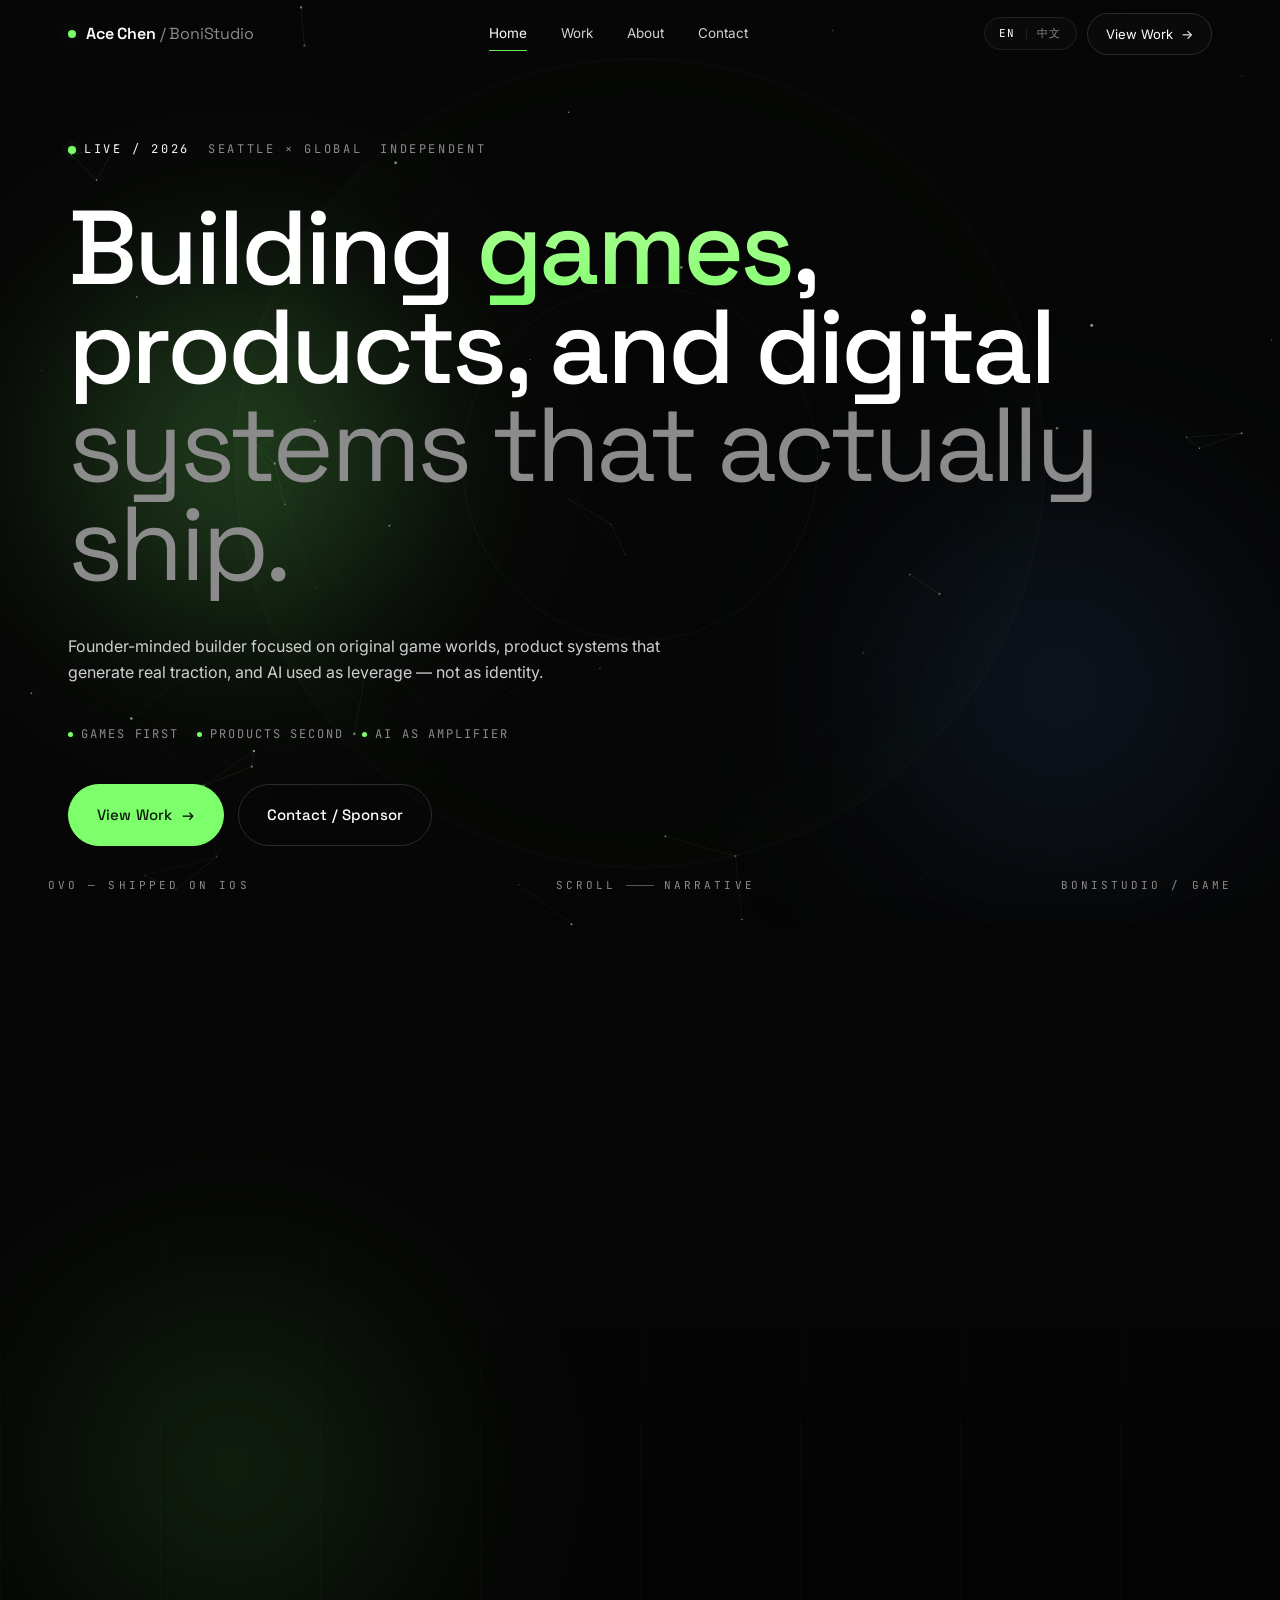
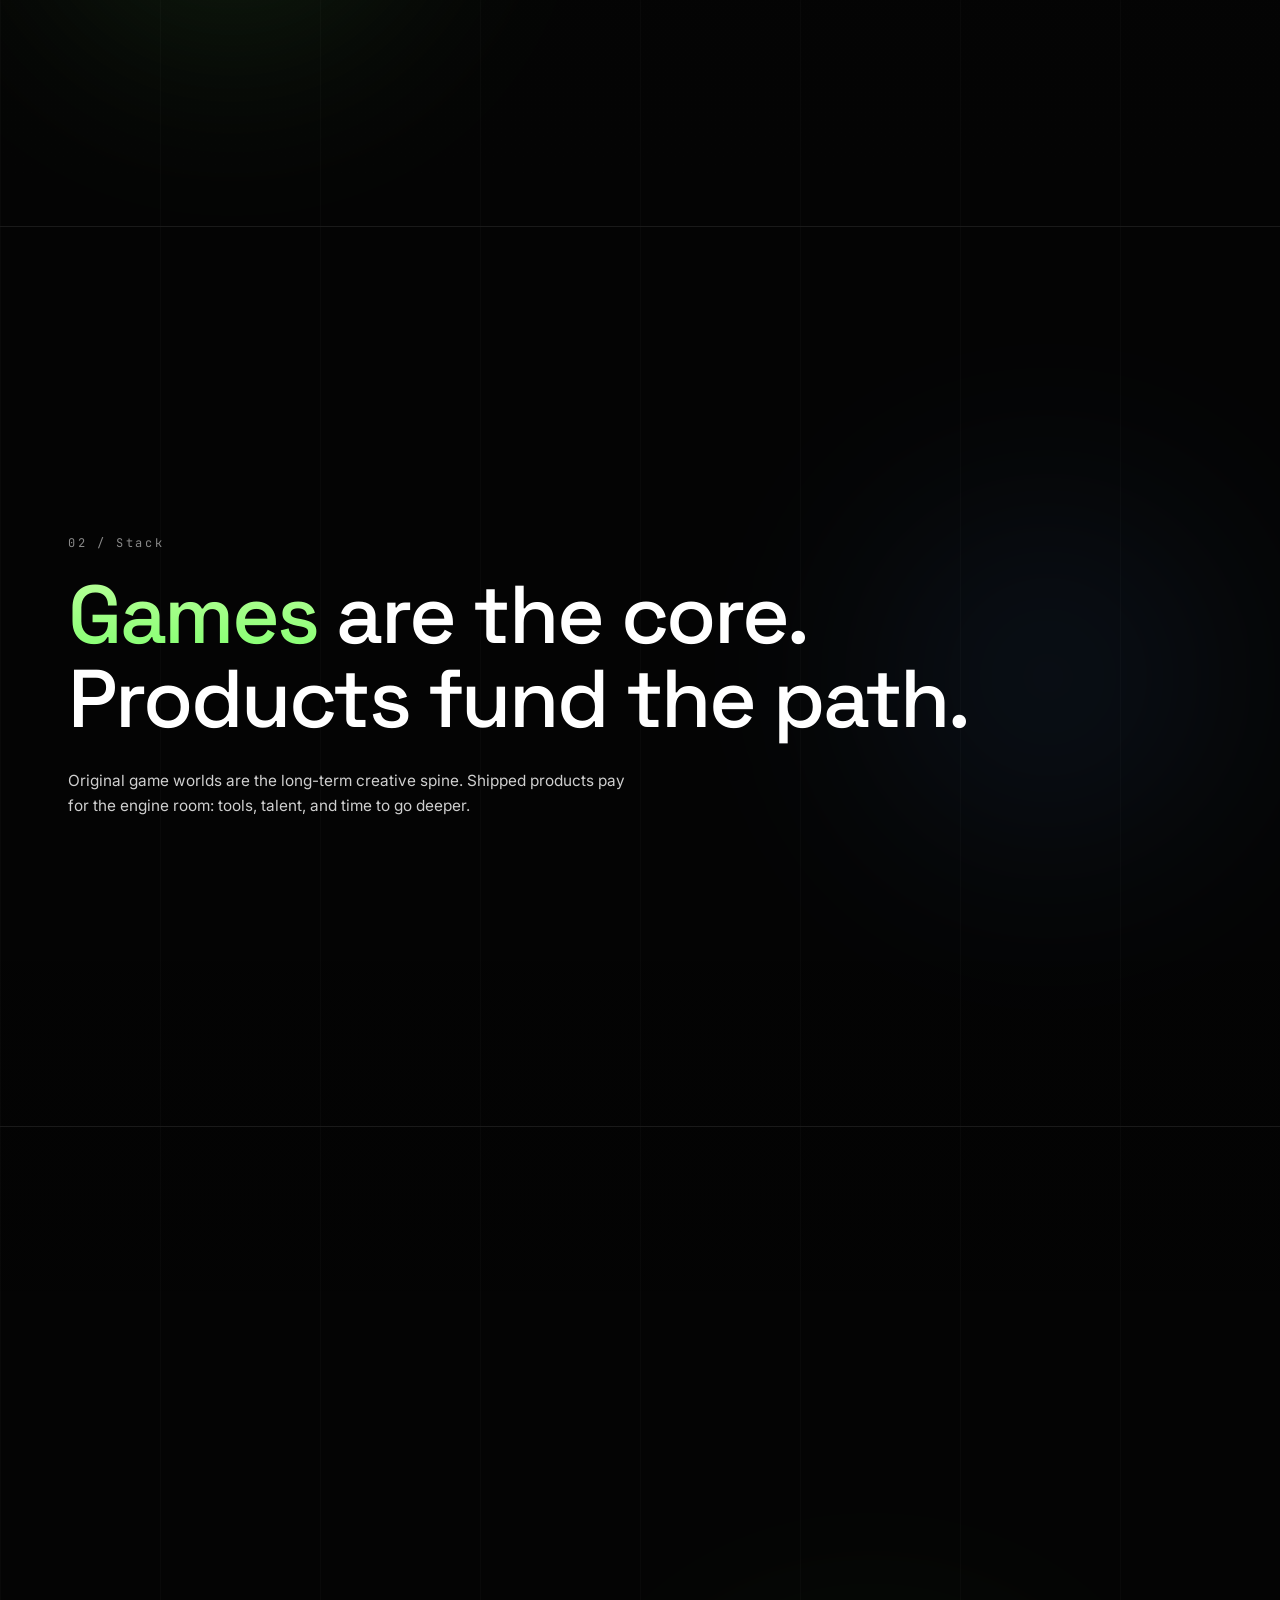
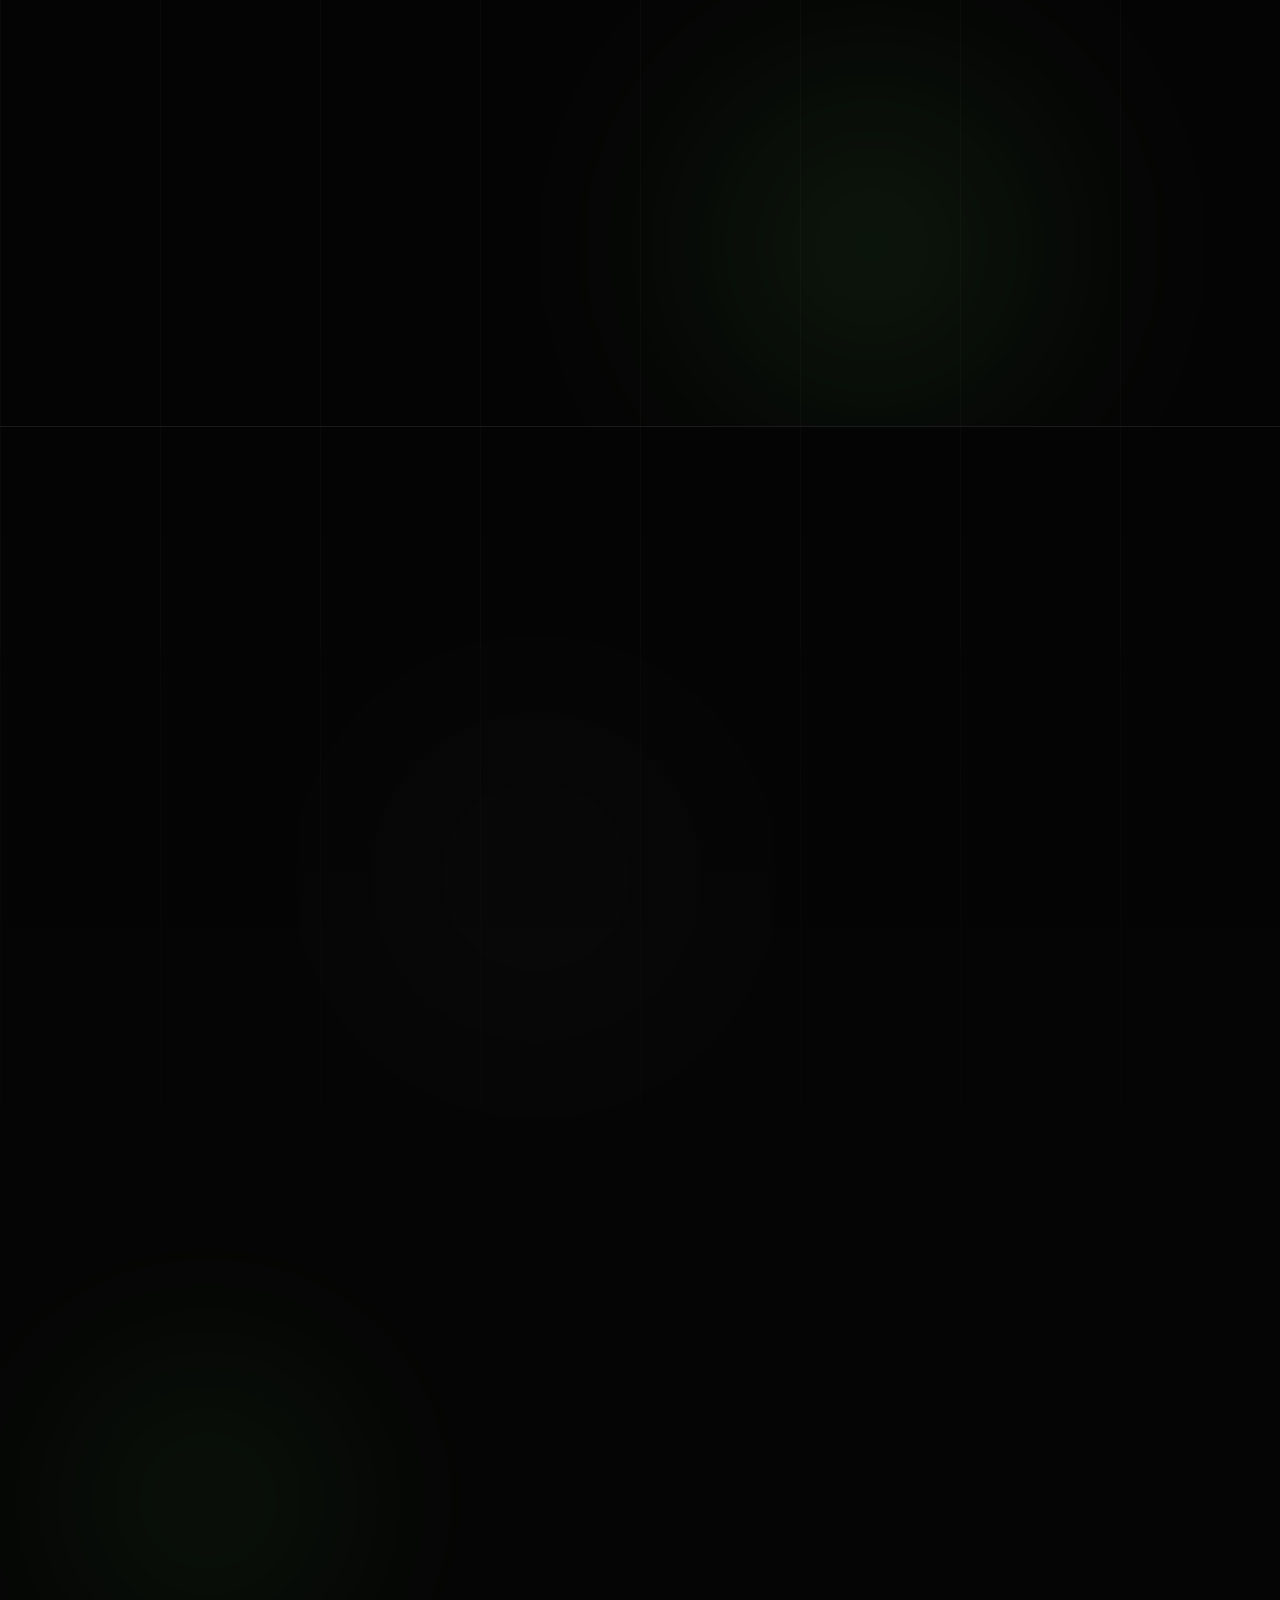
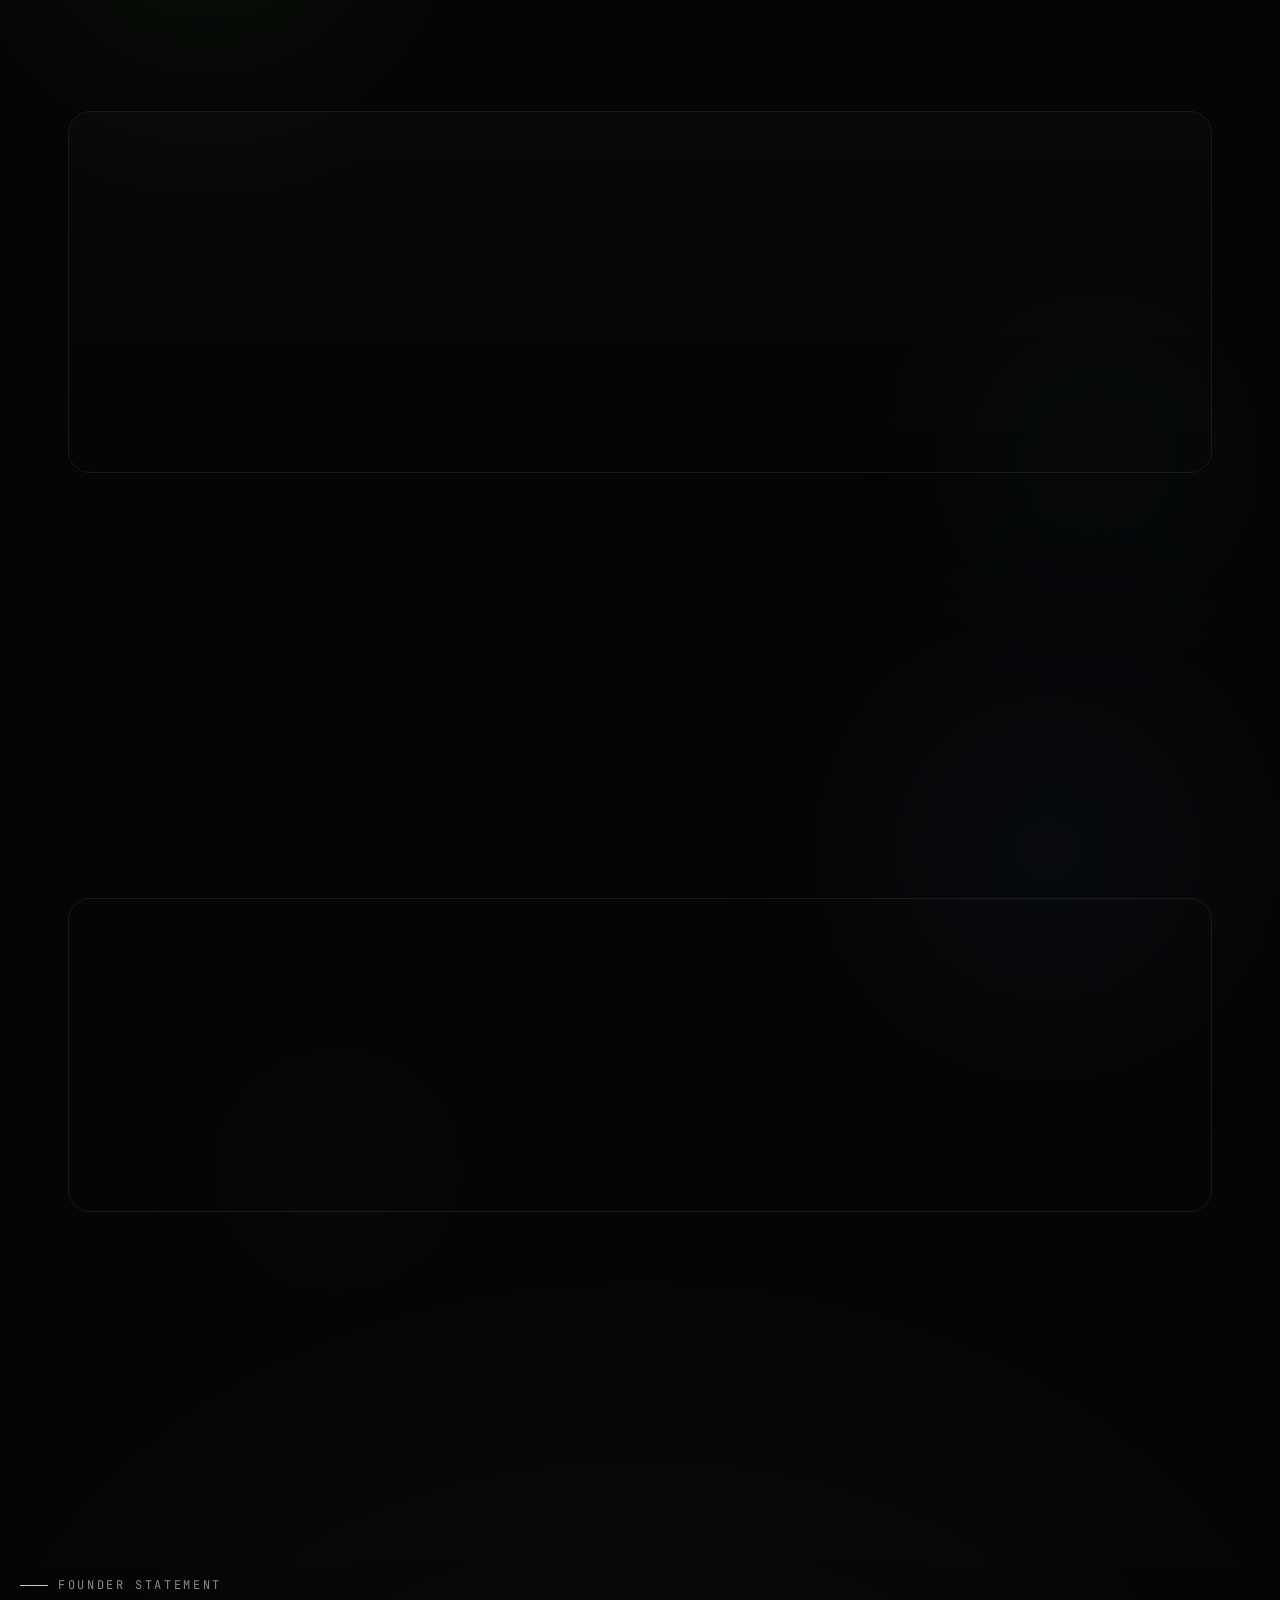
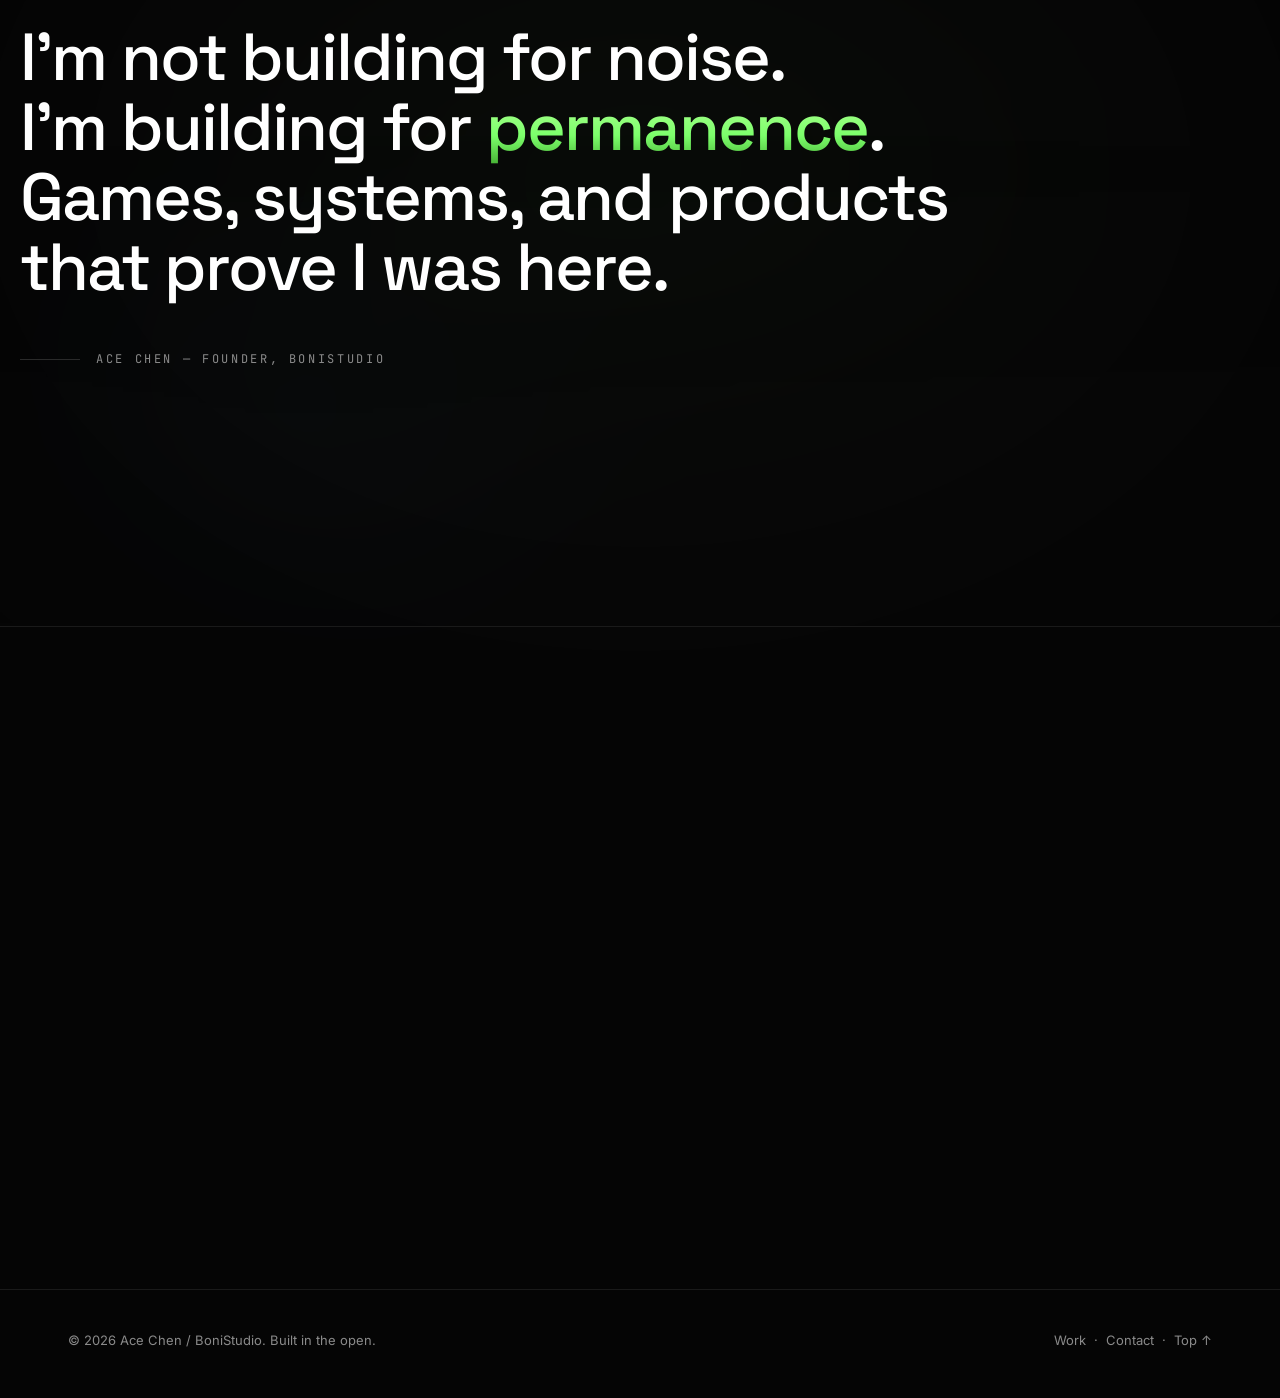
==== commit c6c35810: "CN" ====
--- a/index.html
+++ b/index.html
@@ -12,7 +12,18 @@
   <link href="https://fonts.googleapis.com/css2?family=Space+Grotesk:wght@400;500;600;700&family=Inter:wght@400;500;600&family=JetBrains+Mono:wght@400;500&display=swap" rel="stylesheet" />
   <link rel="stylesheet" href="styles.css" />
 </head>
-<body>
+<body class="page-home" data-page="home">
+
+  <!-- ====================== Continuous background stage ====================== -->
+  <div class="page-stage" data-page-stage aria-hidden="true">
+    <div class="page-stage__stars" data-parallax="-0.04"></div>
+    <div class="page-stage__stars--sparse" data-parallax="-0.12"></div>
+    <div class="page-stage__grid" data-parallax="-0.02"></div>
+    <div class="page-stage__glow page-stage__glow--top" data-parallax="0.06"></div>
+    <div class="page-stage__glow page-stage__glow--mid" data-parallax="-0.08"></div>
+    <div class="page-stage__glow page-stage__glow--low" data-parallax="-0.04"></div>
+  </div>
+
   <div class="noise" aria-hidden="true"></div>
 
   <!-- ====================== Navigation ====================== -->
@@ -24,20 +35,33 @@
       </a>
 
       <nav class="nav-links" aria-label="Primary">
-        <a href="index.html" class="is-active"><span class="nav-link-text">Home</span></a>
-        <a href="work.html"><span class="nav-link-text">Work</span></a>
-        <a href="#founder"><span class="nav-link-text">About</span></a>
-        <a href="#contact"><span class="nav-link-text">Contact</span></a>
+        <a href="index.html" class="is-active"><span class="nav-link-text" data-i18n="nav.home">Home</span></a>
+        <a href="work.html"><span class="nav-link-text" data-i18n="nav.work">Work</span></a>
+        <a href="#founder"><span class="nav-link-text" data-i18n="nav.about">About</span></a>
+        <a href="#contact"><span class="nav-link-text" data-i18n="nav.contact">Contact</span></a>
       </nav>
 
-      <a class="nav-cta" href="work.html">
-        View Work
-        <span class="arrow" aria-hidden="true">→</span>
-      </a>
-
-      <button class="nav-toggle" data-nav-toggle aria-label="Menu">
-        <span></span>
-      </button>
+      <div class="nav-right">
+        <button
+          class="lang-toggle"
+          data-lang-toggle
+          type="button"
+          data-i18n-attr="aria-label:lang.toggle.aria"
+          aria-label="Toggle language">
+          <span class="lang-toggle__item" data-lang="en">EN</span>
+          <span class="lang-toggle__sep" aria-hidden="true"></span>
+          <span class="lang-toggle__item" data-lang="zh">中文</span>
+        </button>
+
+        <a class="nav-cta" href="work.html">
+          <span data-i18n="nav.cta.viewwork">View Work</span>
+          <span class="arrow" aria-hidden="true">→</span>
+        </a>
+
+        <button class="nav-toggle" data-nav-toggle aria-label="Menu">
+          <span></span>
+        </button>
+      </div>
     </div>
   </header>
 
@@ -53,58 +77,62 @@
 
       <div class="container hero__content">
         <div class="hero__meta reveal">
-          <span class="live">Live / 2026</span>
-          <span>Seattle × Global</span>
-          <span>Independent</span>
-        </div>
-
-        <h1 class="hero__title reveal">
+          <span class="live" data-i18n="hero.meta.live">Live / 2026</span>
+          <span data-i18n="hero.meta.location">Seattle × Global</span>
+          <span data-i18n="hero.meta.status">Independent</span>
+        </div>
+
+        <h1 class="hero__title reveal" data-i18n-html="hero.title.html">
           <span class="line">Building <em>games</em>,</span>
           <span class="line">products, and digital</span>
           <span class="line line--muted">systems that actually ship.</span>
         </h1>
 
-        <p class="hero__subtitle reveal">
+        <p class="hero__subtitle reveal" data-i18n="hero.subtitle">
           Founder-minded builder focused on original game worlds, product systems that generate real traction, and AI used as leverage — not as identity.
         </p>
 
         <div class="hero__pillars reveal">
-          <span>Games first</span>
-          <span>Products second</span>
-          <span>AI as amplifier</span>
+          <span data-i18n="hero.pillar.games">Games first</span>
+          <span data-i18n="hero.pillar.products">Products second</span>
+          <span data-i18n="hero.pillar.ai">AI as amplifier</span>
         </div>
 
         <div class="hero__actions reveal">
           <a class="btn btn-primary btn-lg" href="work.html">
-            View Work
+            <span data-i18n="hero.cta.viewwork">View Work</span>
             <span class="arrow" aria-hidden="true">→</span>
           </a>
-          <a class="btn btn-ghost btn-lg" href="#contact">
+          <a class="btn btn-ghost btn-lg" href="#contact" data-i18n="hero.cta.contact">
             Contact / Sponsor
           </a>
         </div>
       </div>
 
       <div class="hero__marquee" aria-hidden="true">
-        <span>OvO — shipped on iOS</span>
-        <span class="scroll-hint">Scroll <span class="bar"></span> Narrative</span>
-        <span>BoniStudio / Game</span>
+        <span data-i18n="hero.marquee.left">OvO — shipped on iOS</span>
+        <span class="scroll-hint">
+          <span data-i18n="hero.marquee.scroll">Scroll</span>
+          <span class="bar"></span>
+          <span data-i18n="hero.marquee.mid">Narrative</span>
+        </span>
+        <span data-i18n="hero.marquee.right">BoniStudio / Game</span>
       </div>
     </section>
 
     <!-- ====================== Narrative ====================== -->
     <section class="narrative" data-narrative aria-label="Narrative">
+      <div class="narrative__progress" aria-hidden="true"><span data-narrative-bar></span></div>
+
       <div class="narrative__track">
-        <div class="narrative__progress" aria-hidden="true"><span data-narrative-bar></span></div>
-
         <article class="narrative__panel narrative__panel--a">
           <div class="narrative__panel-bg"></div>
           <div class="container">
-            <div class="narrative__num reveal">01 / Signal</div>
-            <h2 class="narrative__title reveal">
+            <div class="narrative__num reveal" data-i18n="narrative.01.num">01 / Signal</div>
+            <h2 class="narrative__title reveal" data-i18n-html="narrative.01.title.html">
               I build things that <em>feel like the future</em>.
             </h2>
-            <p class="narrative__sub reveal">
+            <p class="narrative__sub reveal" data-i18n="narrative.01.sub">
               Not slideware. Not prototypes that die in Figma. Real systems, real players, real users — running in production.
             </p>
           </div>
@@ -113,11 +141,11 @@
         <article class="narrative__panel narrative__panel--b">
           <div class="narrative__panel-bg"></div>
           <div class="container">
-            <div class="narrative__num reveal">02 / Stack</div>
-            <h2 class="narrative__title reveal">
+            <div class="narrative__num reveal" data-i18n="narrative.02.num">02 / Stack</div>
+            <h2 class="narrative__title reveal" data-i18n-html="narrative.02.title.html">
               <em>Games</em> are the core. Products fund the path.
             </h2>
-            <p class="narrative__sub reveal">
+            <p class="narrative__sub reveal" data-i18n="narrative.02.sub">
               Original game worlds are the long-term creative spine. Shipped products pay for the engine room: tools, talent, and time to go deeper.
             </p>
           </div>
@@ -126,11 +154,11 @@
         <article class="narrative__panel narrative__panel--c">
           <div class="narrative__panel-bg"></div>
           <div class="container">
-            <div class="narrative__num reveal">03 / Leverage</div>
-            <h2 class="narrative__title reveal">
+            <div class="narrative__num reveal" data-i18n="narrative.03.num">03 / Leverage</div>
+            <h2 class="narrative__title reveal" data-i18n-html="narrative.03.title.html">
               AI is <em>leverage</em>, not identity.
             </h2>
-            <p class="narrative__sub reveal">
+            <p class="narrative__sub reveal" data-i18n="narrative.03.sub">
               I use models to accelerate, not to pretend. Architecture, debugging, evaluation, iteration — AI is the multiplier stacked on top of engineering judgment.
             </p>
           </div>
@@ -139,11 +167,11 @@
         <article class="narrative__panel narrative__panel--d">
           <div class="narrative__panel-bg"></div>
           <div class="container">
-            <div class="narrative__num reveal">04 / Intent</div>
-            <h2 class="narrative__title reveal">
+            <div class="narrative__num reveal" data-i18n="narrative.04.num">04 / Intent</div>
+            <h2 class="narrative__title reveal" data-i18n-html="narrative.04.title.html">
               This site is part lab, part signal, part <em>proof</em>.
             </h2>
-            <p class="narrative__sub reveal">
+            <p class="narrative__sub reveal" data-i18n="narrative.04.sub">
               A living surface for everything I'm shipping. Come back in a month — something will be different.
             </p>
           </div>
@@ -152,14 +180,14 @@
     </section>
 
     <!-- ====================== Focus Pillars ====================== -->
-    <section class="section" aria-label="Focus">
+    <section class="section section--pillars" aria-label="Focus">
       <div class="container">
         <div class="section-head reveal">
           <div>
-            <div class="eyebrow">Focus Pillars</div>
-            <h2>Three directions.<br/><span class="gradient-text">One long arc.</span></h2>
-          </div>
-          <p class="section-sub">
+            <div class="eyebrow" data-i18n="pillars.eyebrow">Focus Pillars</div>
+            <h2 data-i18n-html="pillars.title.html">Three directions.<br/><span class="gradient-text">One long arc.</span></h2>
+          </div>
+          <p class="section-sub" data-i18n="pillars.sub">
             Each pillar supports the next. Games set the creative ceiling. Products create the runway. AI compresses the distance between ideas and shipped reality.
           </p>
         </div>
@@ -167,82 +195,82 @@
         <div class="pillars-grid reveal-stagger">
           <article class="pillar">
             <div class="pillar__top">
-              <div class="pillar__index">01 / Games</div>
+              <div class="pillar__index" data-i18n="pillars.games.idx">01 / Games</div>
               <div class="pillar__icon" aria-hidden="true">
                 <svg width="22" height="22" viewBox="0 0 24 24" fill="none" stroke="currentColor" stroke-width="1.4" stroke-linecap="round" stroke-linejoin="round"><path d="M6 11h4M8 9v4"/><circle cx="16" cy="11" r="1.2"/><circle cx="14" cy="13" r="1.2"/><path d="M4 14.5c0-3 1.4-6 4-6h8c2.6 0 4 3 4 6 0 2-1 3-2.5 3S16 15 15 15H9c-1 0-1 2.5-2.5 2.5S4 16.5 4 14.5Z"/></svg>
               </div>
             </div>
             <div>
-              <h3>Games</h3>
-              <p>Long-term original game worlds under BoniStudio. Atmosphere, systems, mechanics, and IP designed to last beyond a single release cycle.</p>
-            </div>
-            <div class="pillar__meta"><span class="dash"></span> Creative spine</div>
+              <h3 data-i18n="pillars.games.title">Games</h3>
+              <p data-i18n="pillars.games.desc">Long-term original game worlds under BoniStudio. Atmosphere, systems, mechanics, and IP designed to last beyond a single release cycle.</p>
+            </div>
+            <div class="pillar__meta"><span class="dash"></span> <span data-i18n="pillars.games.meta">Creative spine</span></div>
           </article>
 
           <article class="pillar">
             <div class="pillar__top">
-              <div class="pillar__index">02 / Products</div>
+              <div class="pillar__index" data-i18n="pillars.products.idx">02 / Products</div>
               <div class="pillar__icon" aria-hidden="true">
                 <svg width="22" height="22" viewBox="0 0 24 24" fill="none" stroke="currentColor" stroke-width="1.4" stroke-linecap="round" stroke-linejoin="round"><rect x="4" y="3" width="16" height="18" rx="3"/><path d="M9 7h6M9 11h6M9 15h4"/></svg>
               </div>
             </div>
             <div>
-              <h3>Products</h3>
-              <p>iOS apps and digital tools engineered to ship, reach users, and become recurring cash-flow assets. OvO is the first. More are already in motion.</p>
-            </div>
-            <div class="pillar__meta"><span class="dash"></span> Runway engine</div>
+              <h3 data-i18n="pillars.products.title">Products</h3>
+              <p data-i18n="pillars.products.desc">iOS apps and digital tools engineered to ship, reach users, and become recurring cash-flow assets. OvO is the first. More are already in motion.</p>
+            </div>
+            <div class="pillar__meta"><span class="dash"></span> <span data-i18n="pillars.products.meta">Runway engine</span></div>
           </article>
 
           <article class="pillar">
             <div class="pillar__top">
-              <div class="pillar__index">03 / AI Leverage</div>
+              <div class="pillar__index" data-i18n="pillars.ai.idx">03 / AI Leverage</div>
               <div class="pillar__icon" aria-hidden="true">
                 <svg width="22" height="22" viewBox="0 0 24 24" fill="none" stroke="currentColor" stroke-width="1.4" stroke-linecap="round" stroke-linejoin="round"><path d="M12 3v2M12 19v2M3 12h2M19 12h2M5.6 5.6l1.4 1.4M17 17l1.4 1.4M5.6 18.4 7 17M17 7l1.4-1.4"/><circle cx="12" cy="12" r="4"/></svg>
               </div>
             </div>
             <div>
-              <h3>AI Leverage</h3>
-              <p>AI applied as an engineering multiplier: architecture, debugging, evaluation, iteration. Output quality, not prompt theatre.</p>
-            </div>
-            <div class="pillar__meta"><span class="dash"></span> Multiplier layer</div>
+              <h3 data-i18n="pillars.ai.title">AI Leverage</h3>
+              <p data-i18n="pillars.ai.desc">AI applied as an engineering multiplier: architecture, debugging, evaluation, iteration. Output quality, not prompt theatre.</p>
+            </div>
+            <div class="pillar__meta"><span class="dash"></span> <span data-i18n="pillars.ai.meta">Multiplier layer</span></div>
           </article>
         </div>
       </div>
     </section>
 
     <!-- ====================== Selected Signals ====================== -->
-    <section class="section section--tight" aria-label="Selected signals">
+    <section class="section section--tight section--signals" aria-label="Selected signals">
       <div class="container">
         <div class="section-head reveal">
           <div>
-            <div class="eyebrow">Selected Signals</div>
-            <h2>Proof, not promises.</h2>
-          </div>
-          <p class="section-sub">
+            <div class="eyebrow" data-i18n="signals.eyebrow">Selected Signals</div>
+            <h2 data-i18n="signals.title">Proof, not promises.</h2>
+          </div>
+          <p class="section-sub" data-i18n-html="signals.sub.html">
             A handful of concrete signals. The full case studies live on <a href="work.html" style="color:var(--accent);">/work</a>.
           </p>
         </div>
 
         <div class="signals reveal-stagger">
           <div class="signal">
-            <div class="signal__k">Shipped</div>
-            <div class="signal__v">OvO launched on iOS — built in SwiftUI with a Firebase backend.</div>
-            <div class="signal__note">Product ownership, end to end.</div>
+            <div class="signal__k" data-i18n="signals.1.k">Shipped</div>
+            <div class="signal__v" data-i18n="signals.1.v">OvO launched on iOS — built in SwiftUI with a Firebase backend.</div>
+            <div class="signal__note" data-i18n="signals.1.note">Product ownership, end to end.</div>
           </div>
           <div class="signal">
-            <div class="signal__k">In motion</div>
-            <div class="signal__v">Original game direction under BoniStudio.</div>
-            <div class="signal__note">Long-horizon creative IP.</div>
+            <div class="signal__k" data-i18n="signals.2.k">In motion</div>
+            <div class="signal__v" data-i18n="signals.2.v">Original game direction under BoniStudio.</div>
+            <div class="signal__note" data-i18n="signals.2.note">Long-horizon creative IP.</div>
           </div>
           <div class="signal">
-            <div class="signal__k">Engineering</div>
-            <div class="signal__v">Production full-stack feature work across real teams.</div>
-            <div class="signal__note">Not a side-project résumé.</div>
+            <div class="signal__k" data-i18n="signals.3.k">Engineering</div>
+            <div class="signal__v" data-i18n="signals.3.v">Production full-stack feature work across real teams.</div>
+            <div class="signal__note" data-i18n="signals.3.note">Not a side-project résumé.</div>
           </div>
           <div class="signal">
-            <div class="signal__k">AI Practice</div>
-            <div class="signal__v">Evaluated AI-generated code and wrote developer-grade prompts for debugging, architecture, and edge cases.</div>
-            <div class="signal__note">Leverage, not decoration.</div>
+            <div class="signal__k" data-i18n="signals.4.k">AI Practice</div>
+            <div class="signal__v" data-i18n="signals.4.v">Evaluated AI-generated code and wrote developer-grade prompts for debugging, architecture, and edge cases.</div>
+            <div class="signal__note" data-i18n="signals.4.note">Leverage, not decoration.</div>
           </div>
         </div>
       </div>
@@ -251,15 +279,15 @@
     <!-- ====================== Founder Statement ====================== -->
     <section class="section founder" id="founder" aria-label="Founder statement">
       <div class="container founder__inner">
-        <div class="eyebrow reveal" style="margin-bottom:28px;">Founder Statement</div>
-        <h2 class="founder__quote reveal">
+        <div class="eyebrow reveal" style="margin-bottom:28px;" data-i18n="founder.eyebrow">Founder Statement</div>
+        <h2 class="founder__quote reveal" data-i18n-html="founder.quote.html">
           I'm not building for noise.<br/>
           I'm building for <em>permanence</em>.<br/>
           Games, systems, and products that prove I was here.
         </h2>
         <div class="founder__sign reveal">
           <span class="line"></span>
-          <span>Ace Chen — Founder, BoniStudio</span>
+          <span data-i18n="founder.sign">Ace Chen — Founder, BoniStudio</span>
         </div>
       </div>
     </section>
@@ -270,29 +298,45 @@
       <div class="container">
         <div class="cta__inner">
           <div class="reveal">
-            <div class="eyebrow" style="margin-bottom:20px;">Open for</div>
-            <h2 class="gradient-text">Backers. Collaborators. People who ship.</h2>
+            <div class="eyebrow" style="margin-bottom:20px;" data-i18n="cta.eyebrow">Open for</div>
+            <h2 class="gradient-text" data-i18n="cta.title">Backers. Collaborators. People who ship.</h2>
             <div class="cta__actions">
               <a class="btn btn-primary btn-lg" href="work.html">
-                View Work
+                <span data-i18n="cta.actions.viewwork">View Work</span>
                 <span class="arrow" aria-hidden="true">→</span>
               </a>
-              <a class="btn btn-ghost btn-lg" href="mailto:hello@bonistudio.dev">
+              <a class="btn btn-ghost btn-lg" href="mailto:hello@bonistudio.dev" data-i18n="cta.actions.sponsor">
                 Sponsor the Journey
               </a>
-              <a class="btn btn-ghost btn-lg" href="mailto:hello@bonistudio.dev">
+              <a class="btn btn-ghost btn-lg" href="mailto:hello@bonistudio.dev" data-i18n="cta.actions.email">
                 Email me
               </a>
             </div>
           </div>
 
           <aside class="cta__side reveal">
-            <p style="color:var(--text-3); font-family:var(--font-mono); font-size:12px; letter-spacing:0.22em; text-transform:uppercase;">Channels</p>
+            <p style="color:var(--text-3); font-family:var(--font-mono); font-size:12px; letter-spacing:0.22em; text-transform:uppercase;" data-i18n="cta.side.label">Channels</p>
             <ul>
-              <li><a href="mailto:hello@bonistudio.dev">hello@bonistudio.dev</a><span>Email</span></li>
-              <li><a href="https://github.com/BoniStudio" target="_blank" rel="noopener">github.com/BoniStudio</a><span>Code</span></li>
-              <li><a href="https://www.linkedin.com/" target="_blank" rel="noopener">linkedin / ace-chen</a><span>Pro</span></li>
-              <li><a href="work.html">/work — case studies</a><span>Proof</span></li>
+              <li>
+                <a href="mailto:hello@bonistudio.dev">hello@bonistudio.dev</a>
+                <span data-i18n="cta.side.email.primary">Primary</span>
+              </li>
+              <li>
+                <a href="mailto:bonistudio.core@gmail.com">bonistudio.core@gmail.com</a>
+                <span data-i18n="cta.side.email.alternate">Alternate</span>
+              </li>
+              <li>
+                <a href="https://github.com/BoniStudio" target="_blank" rel="noopener">github.com/BoniStudio</a>
+                <span data-i18n="cta.side.code">Code</span>
+              </li>
+              <li>
+                <a href="https://www.linkedin.com/" target="_blank" rel="noopener">linkedin / ace-chen</a>
+                <span data-i18n="cta.side.pro">Pro</span>
+              </li>
+              <li>
+                <a href="work.html" data-i18n="cta.side.proof.text">/work — case studies</a>
+                <span data-i18n="cta.side.proof">Proof</span>
+              </li>
             </ul>
           </aside>
         </div>
@@ -302,15 +346,16 @@
 
   <footer class="footer">
     <div class="container footer__inner">
-      <div>© <span data-year>2026</span> Ace Chen / BoniStudio. Built in the open.</div>
+      <div data-i18n-template="footer.home.copy">© <span data-year>2026</span> Ace Chen / BoniStudio. Built in the open.</div>
       <div>
-        <a href="work.html">Work</a> &nbsp;·&nbsp;
-        <a href="#contact">Contact</a> &nbsp;·&nbsp;
-        <a href="#" aria-label="Top of page" onclick="window.scrollTo({top:0,behavior:'smooth'});return false;">Top ↑</a>
+        <a href="work.html" data-i18n="footer.work">Work</a> &nbsp;·&nbsp;
+        <a href="#contact" data-i18n="footer.contact">Contact</a> &nbsp;·&nbsp;
+        <a href="#" aria-label="Top of page" data-i18n="footer.top" onclick="window.scrollTo({top:0,behavior:'smooth'});return false;">Top ↑</a>
       </div>
     </div>
   </footer>
 
+  <script src="translations.js" defer></script>
   <script src="script.js" defer></script>
 </body>
 </html>
--- a/styles.css
+++ b/styles.css
@@ -280,11 +280,60 @@
 }
 .nav-cta:hover { border-color: var(--accent); color: var(--accent); }
 
+.nav-right {
+  display: inline-flex;
+  align-items: center;
+  gap: 10px;
+}
+
+/* ---------- Language toggle ---------- */
+.lang-toggle {
+  display: inline-flex;
+  align-items: center;
+  gap: 8px;
+  padding: 8px 12px;
+  border: 1px solid var(--line-2);
+  border-radius: 999px;
+  background: rgba(255,255,255,0.02);
+  color: var(--text-3);
+  font-family: var(--font-mono);
+  font-size: 11px;
+  letter-spacing: 0.16em;
+  text-transform: uppercase;
+  transition: border-color 0.25s var(--ease-out), background 0.25s var(--ease-out), color 0.25s var(--ease-out);
+  cursor: pointer;
+  line-height: 1;
+}
+.lang-toggle:hover {
+  border-color: var(--line-3);
+  background: rgba(255,255,255,0.04);
+}
+.lang-toggle__item {
+  color: var(--text-3);
+  transition: color 0.25s var(--ease-out);
+  padding: 2px 2px;
+  letter-spacing: 0.14em;
+}
+.lang-toggle__item.is-active {
+  color: var(--text-0);
+}
+.lang-toggle__item:not(.is-active):hover {
+  color: var(--text-2);
+}
+.lang-toggle__sep {
+  display: inline-block;
+  width: 1px;
+  height: 10px;
+  background: var(--line-3);
+  opacity: 0.8;
+}
+
 .nav-toggle { display: none; }
 
 @media (max-width: 800px) {
   .nav-links .nav-link-text { display: none; }
   .nav-cta { display: none; }
+  .lang-toggle { padding: 7px 10px; font-size: 10px; }
   .nav-toggle {
     display: inline-flex;
     width: 40px; height: 40px;
@@ -1254,3 +1303,254 @@
   .reveal, .reveal-stagger > * { opacity: 1 !important; transform: none !important; transition: none !important; }
   .hero__ring::before, .hero__ring::after { animation: none; }
 }
+
+/* =========================================================
+   HOME PAGE — continuous background system
+   Runs throughout the whole home page, not only the hero.
+   Layered ambient glows + fine star field + per-section mood.
+   ========================================================= */
+
+.page-stage {
+  position: fixed;
+  inset: 0;
+  z-index: -1;
+  pointer-events: none;
+  overflow: hidden;
+}
+
+.page-stage__stars,
+.page-stage__stars--sparse {
+  position: absolute;
+  inset: -10% -10% -10% -10%;
+  background-image:
+    radial-gradient(1px 1px at 20% 30%, rgba(255,255,255,0.7), transparent 60%),
+    radial-gradient(1px 1px at 70% 80%, rgba(255,255,255,0.55), transparent 60%),
+    radial-gradient(1.4px 1.4px at 40% 50%, rgba(200,255,190,0.5), transparent 60%),
+    radial-gradient(1px 1px at 85% 20%, rgba(255,255,255,0.6), transparent 60%),
+    radial-gradient(1px 1px at 10% 70%, rgba(180,220,255,0.45), transparent 60%),
+    radial-gradient(1.2px 1.2px at 55% 15%, rgba(255,255,255,0.55), transparent 60%),
+    radial-gradient(1px 1px at 30% 85%, rgba(255,255,255,0.4), transparent 60%),
+    radial-gradient(1px 1px at 90% 65%, rgba(200,255,190,0.5), transparent 60%),
+    radial-gradient(1px 1px at 5% 40%, rgba(255,255,255,0.55), transparent 60%),
+    radial-gradient(1.3px 1.3px at 65% 45%, rgba(255,255,255,0.5), transparent 60%);
+  background-size: 1400px 1400px;
+  background-repeat: repeat;
+  opacity: 0.5;
+  mix-blend-mode: screen;
+}
+.page-stage__stars--sparse {
+  opacity: 0.28;
+  background-size: 2200px 2200px;
+  background-image:
+    radial-gradient(1.5px 1.5px at 15% 25%, rgba(255,255,255,0.6), transparent 60%),
+    radial-gradient(1.8px 1.8px at 60% 70%, rgba(200,255,190,0.55), transparent 60%),
+    radial-gradient(2px 2px at 35% 85%, rgba(255,255,255,0.55), transparent 60%),
+    radial-gradient(1.6px 1.6px at 80% 40%, rgba(180,220,255,0.55), transparent 60%),
+    radial-gradient(2.4px 2.4px at 48% 18%, rgba(255,255,255,0.6), transparent 60%);
+  animation: starDrift 120s linear infinite;
+}
+@keyframes starDrift {
+  from { transform: translate3d(0, 0, 0); }
+  to   { transform: translate3d(-600px, -200px, 0); }
+}
+
+.page-stage__glow {
+  position: absolute;
+  width: 900px; height: 900px;
+  border-radius: 50%;
+  filter: blur(120px);
+  opacity: 0.55;
+  mix-blend-mode: screen;
+}
+.page-stage__glow--top {
+  left: -15%;
+  top: 5%;
+  background: radial-gradient(closest-side, rgba(124,255,107,0.35), transparent 70%);
+}
+.page-stage__glow--mid {
+  right: -12%;
+  top: 42%;
+  width: 1100px; height: 1100px;
+  background: radial-gradient(closest-side, rgba(60,130,220,0.22), transparent 70%);
+  opacity: 0.45;
+}
+.page-stage__glow--low {
+  left: 20%;
+  bottom: -5%;
+  width: 1200px; height: 1200px;
+  background: radial-gradient(closest-side, rgba(124,255,107,0.18), transparent 70%);
+  opacity: 0.5;
+}
+
+/* Fine stationary grid, visible only in mid-page zones */
+.page-stage__grid {
+  position: absolute;
+  inset: 0;
+  background-image:
+    linear-gradient(to right, rgba(255,255,255,0.022) 1px, transparent 1px),
+    linear-gradient(to bottom, rgba(255,255,255,0.022) 1px, transparent 1px);
+  background-size: 96px 96px;
+  mask-image:
+    linear-gradient(to bottom,
+      transparent 0%,
+      transparent 18%,
+      #000 35%,
+      #000 65%,
+      transparent 85%,
+      transparent 100%);
+  -webkit-mask-image:
+    linear-gradient(to bottom,
+      transparent 0%,
+      transparent 18%,
+      #000 35%,
+      #000 65%,
+      transparent 85%,
+      transparent 100%);
+  opacity: 0.6;
+}
+
+/* On home, the page-stage replaces the global grid overlay.
+   Keep body::before color-wash (at reduced strength) for floor warmth. */
+body.page-home::before { opacity: 0.6; }
+body.page-home::after  { opacity: 0; }
+
+/* =========================================================
+   HOME · per-section ambient backdrops
+   Each section has its own quiet glow. Rhythm across the page.
+   ========================================================= */
+
+body.page-home .section { position: relative; isolation: isolate; }
+body.page-home .section::before,
+body.page-home .section::after {
+  content: "";
+  position: absolute;
+  z-index: -1;
+  pointer-events: none;
+  filter: blur(100px);
+  opacity: 0.35;
+  border-radius: 50%;
+}
+
+/* Focus pillars — warm green left, cool blue right */
+body.page-home .section--pillars::before {
+  width: 620px; height: 620px;
+  left: -8%; top: -15%;
+  background: radial-gradient(closest-side, rgba(124,255,107,0.28), transparent 70%);
+}
+body.page-home .section--pillars::after {
+  width: 520px; height: 520px;
+  right: -6%; bottom: -10%;
+  background: radial-gradient(closest-side, rgba(80,160,220,0.18), transparent 70%);
+  opacity: 0.45;
+}
+
+/* Signals — mostly cool, subtle */
+body.page-home .section--signals::before {
+  width: 720px; height: 720px;
+  right: -10%; top: -20%;
+  background: radial-gradient(closest-side, rgba(80,130,200,0.18), transparent 70%);
+  opacity: 0.5;
+}
+body.page-home .section--signals::after {
+  width: 420px; height: 420px;
+  left: 10%; bottom: -10%;
+  background: radial-gradient(closest-side, rgba(124,255,107,0.14), transparent 70%);
+  opacity: 0.45;
+}
+
+/* Founder statement — deeper, more focused mood */
+body.page-home .founder {
+  position: relative;
+  isolation: isolate;
+  background:
+    linear-gradient(180deg, transparent 0%, rgba(0,0,0,0.35) 50%, transparent 100%);
+}
+body.page-home .founder::before,
+body.page-home .founder::after {
+  content: "";
+  position: absolute;
+  inset: 0;
+  z-index: -1;
+  pointer-events: none;
+}
+body.page-home .founder::before {
+  background:
+    radial-gradient(900px 500px at 50% 50%, rgba(124,255,107,0.09), transparent 60%),
+    radial-gradient(600px 400px at 20% 80%, rgba(40,80,120,0.18), transparent 60%);
+}
+body.page-home .founder::after {
+  /* subtle sweeping grain */
+  background-image: url("data:image/svg+xml;utf8,<svg xmlns='http://www.w3.org/2000/svg' width='220' height='220'><filter id='n'><feTurbulence type='fractalNoise' baseFrequency='0.85' numOctaves='2' stitchTiles='stitch'/><feColorMatrix values='0 0 0 0 1  0 0 0 0 1  0 0 0 0 1  0 0 0 0.4 0'/></filter><rect width='100%' height='100%' filter='url(%23n)'/></svg>");
+  opacity: 0.05;
+  mix-blend-mode: overlay;
+}
+
+/* CTA — tighter accent glow framing the closing */
+body.page-home .cta::before {
+  content: "";
+  position: absolute;
+  z-index: -1;
+  pointer-events: none;
+  left: -6%; top: -20%;
+  width: 720px; height: 720px;
+  border-radius: 50%;
+  filter: blur(110px);
+  background: radial-gradient(closest-side, rgba(124,255,107,0.22), transparent 70%);
+  opacity: 0.55;
+}
+
+/* Narrative — strengthen existing layers with a soft corridor */
+body.page-home .narrative {
+  position: relative;
+  isolation: isolate;
+}
+body.page-home .narrative::before {
+  content: "";
+  position: absolute;
+  inset: 0;
+  z-index: -1;
+  pointer-events: none;
+  background:
+    linear-gradient(180deg,
+      transparent 0%,
+      rgba(0,0,0,0.18) 20%,
+      rgba(0,0,0,0.32) 50%,
+      rgba(0,0,0,0.18) 80%,
+      transparent 100%);
+}
+/* Fine vertical lines running through narrative */
+body.page-home .narrative::after {
+  content: "";
+  position: absolute;
+  inset: 0;
+  z-index: -1;
+  pointer-events: none;
+  background-image:
+    linear-gradient(to right, rgba(255,255,255,0.03) 1px, transparent 1px);
+  background-size: 160px 100%;
+  mask-image: linear-gradient(to bottom, transparent 0%, #000 20%, #000 80%, transparent 100%);
+  -webkit-mask-image: linear-gradient(to bottom, transparent 0%, #000 20%, #000 80%, transparent 100%);
+  opacity: 0.7;
+}
+
+/* Subtle separating glows at section borders on home */
+body.page-home .section + .section,
+body.page-home .narrative + .section,
+body.page-home .section + .narrative {
+  position: relative;
+}
+
+@media (max-width: 720px) {
+  .page-stage__glow { width: 620px; height: 620px; filter: blur(90px); }
+  .page-stage__glow--mid { width: 720px; height: 720px; }
+  .page-stage__glow--low { width: 720px; height: 720px; }
+  body.page-home .section::before,
+  body.page-home .section::after { filter: blur(80px); }
+  .page-stage__stars,
+  .page-stage__stars--sparse { opacity: 0.35; }
+}
+
+@media (prefers-reduced-motion: reduce) {
+  .page-stage__stars--sparse { animation: none; }
+}
+
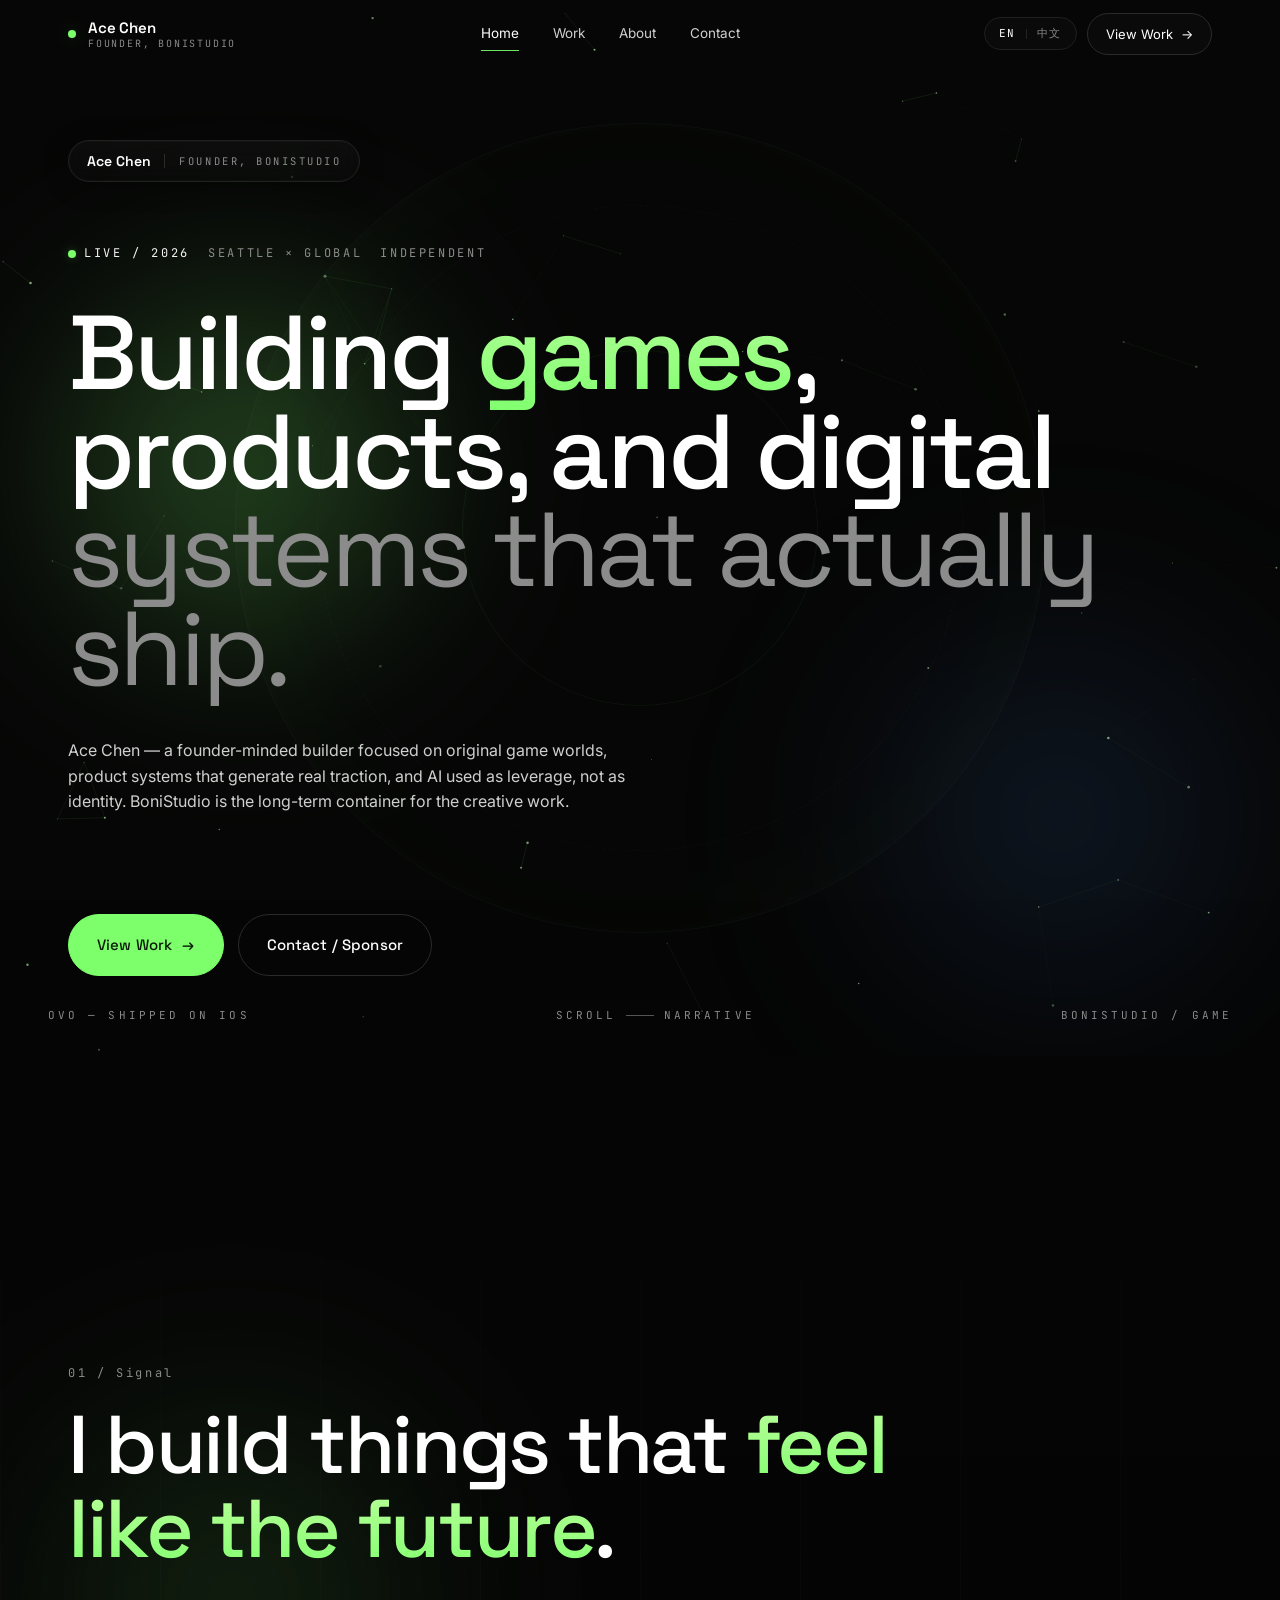
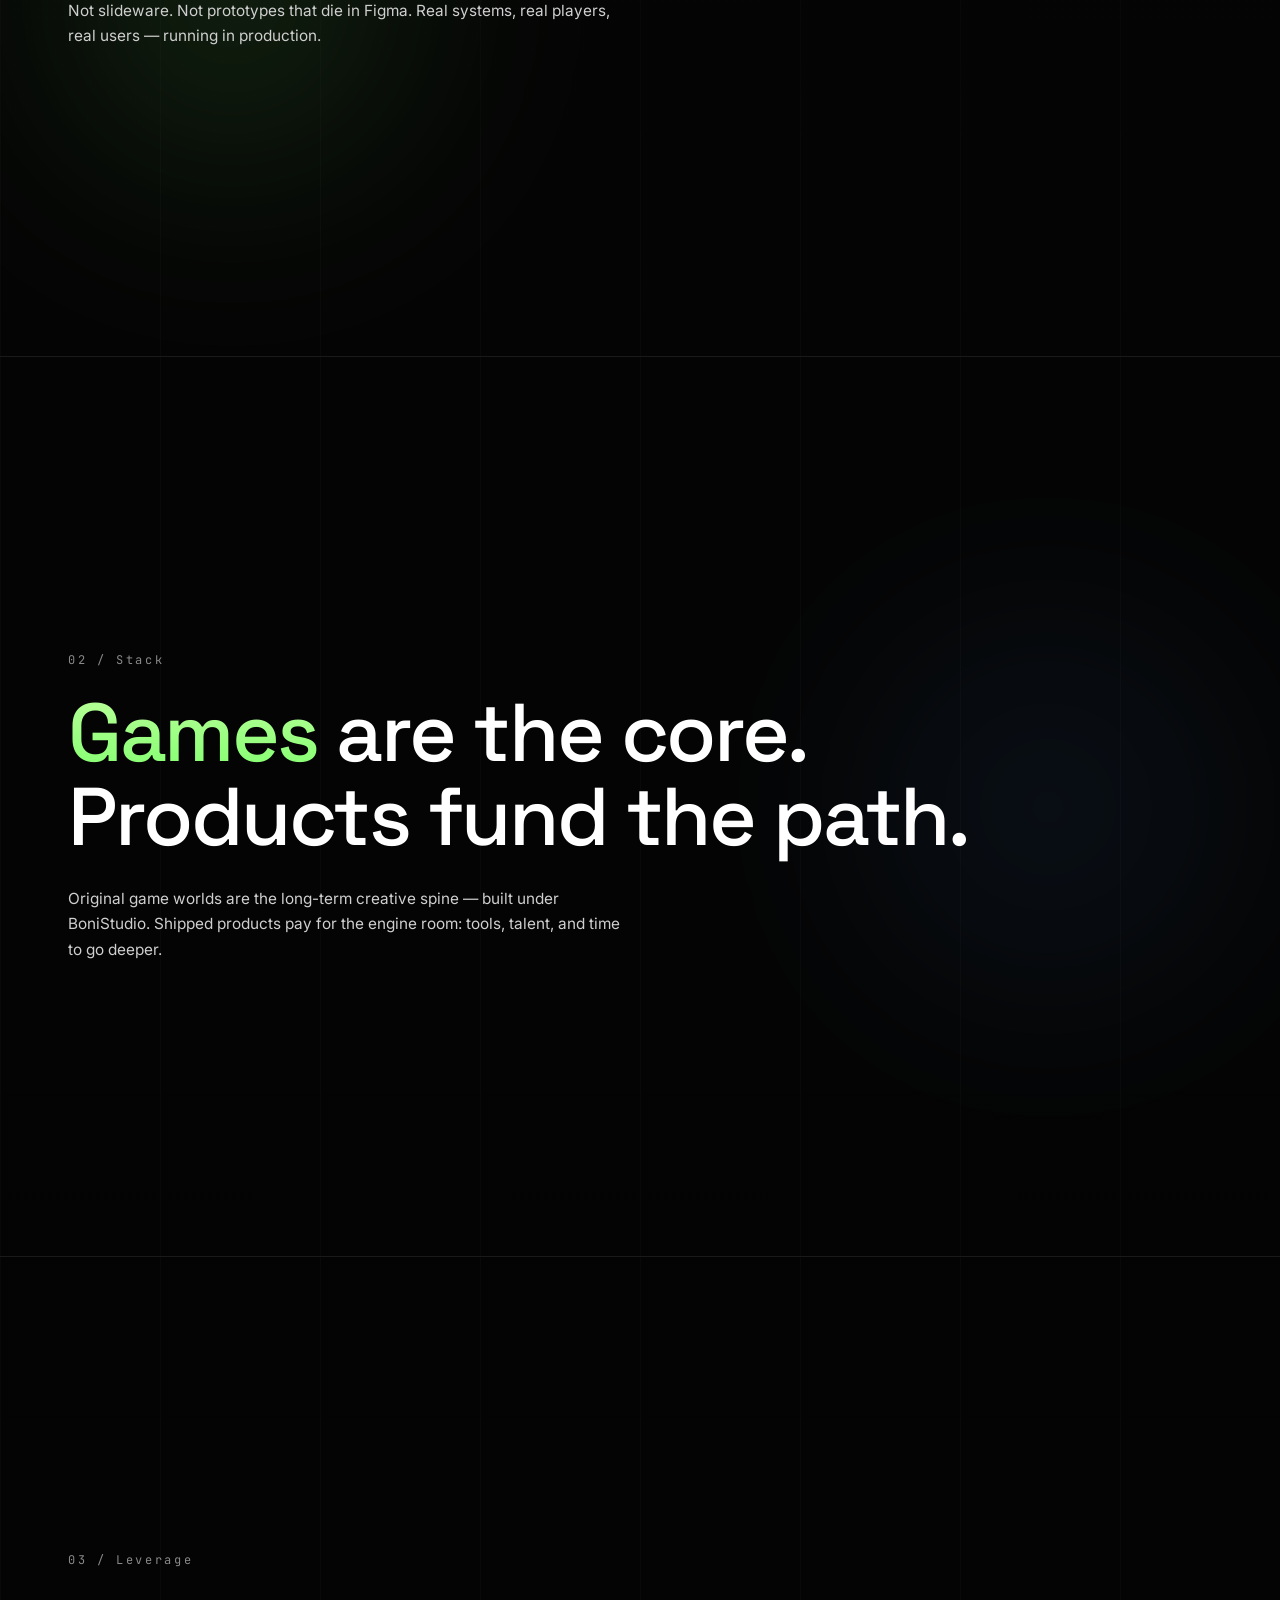
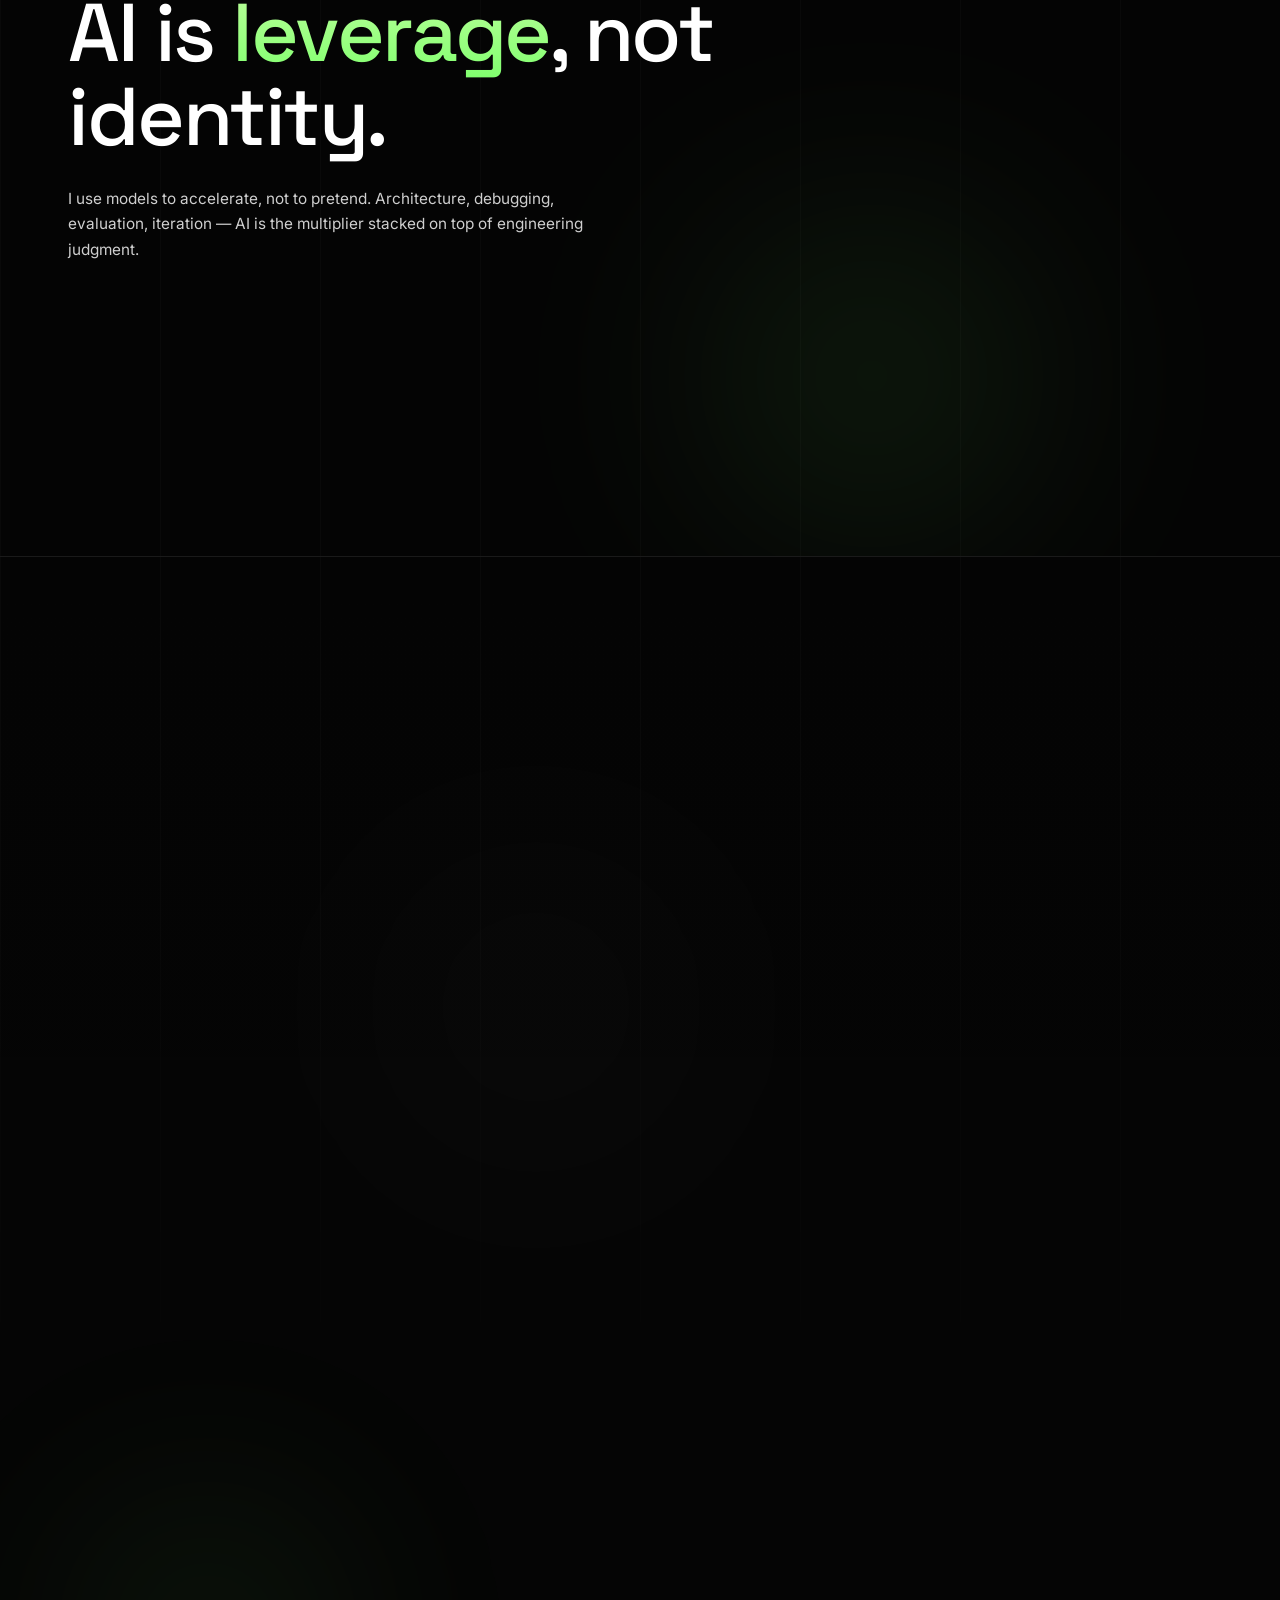
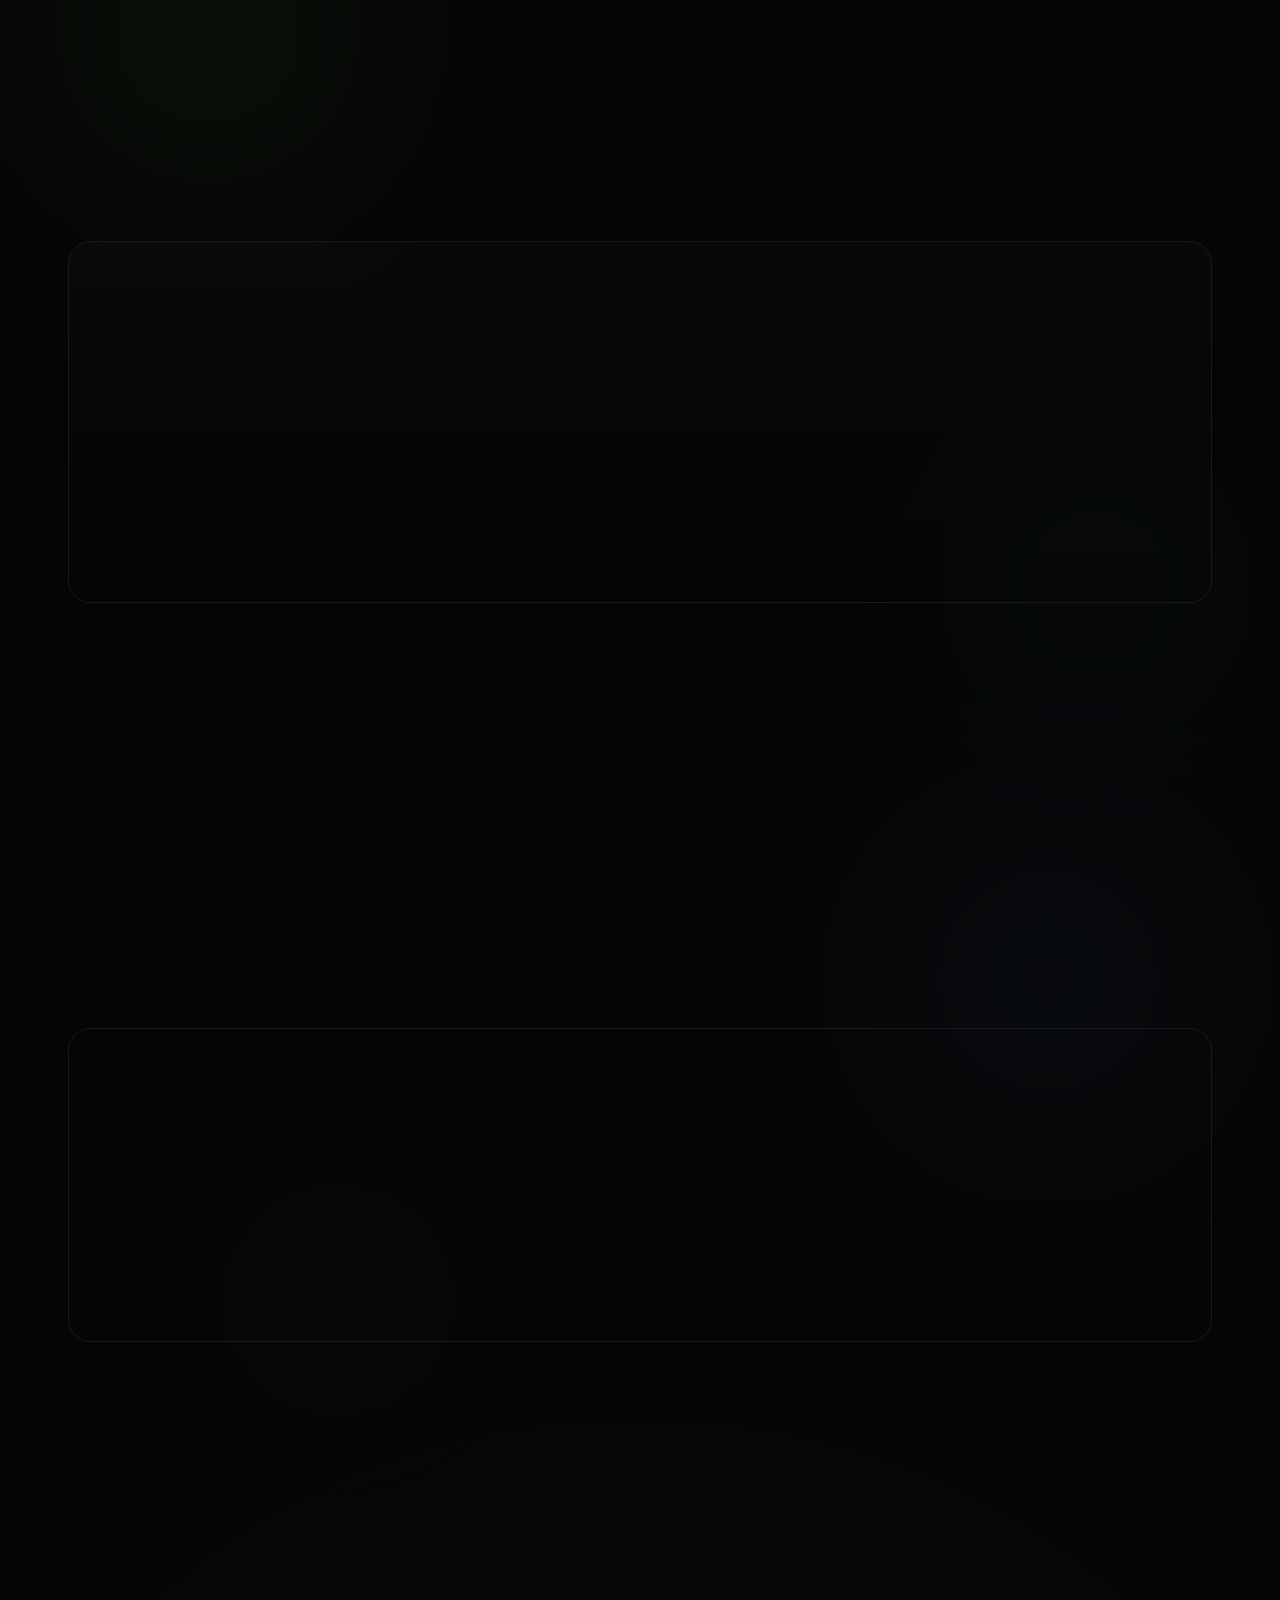
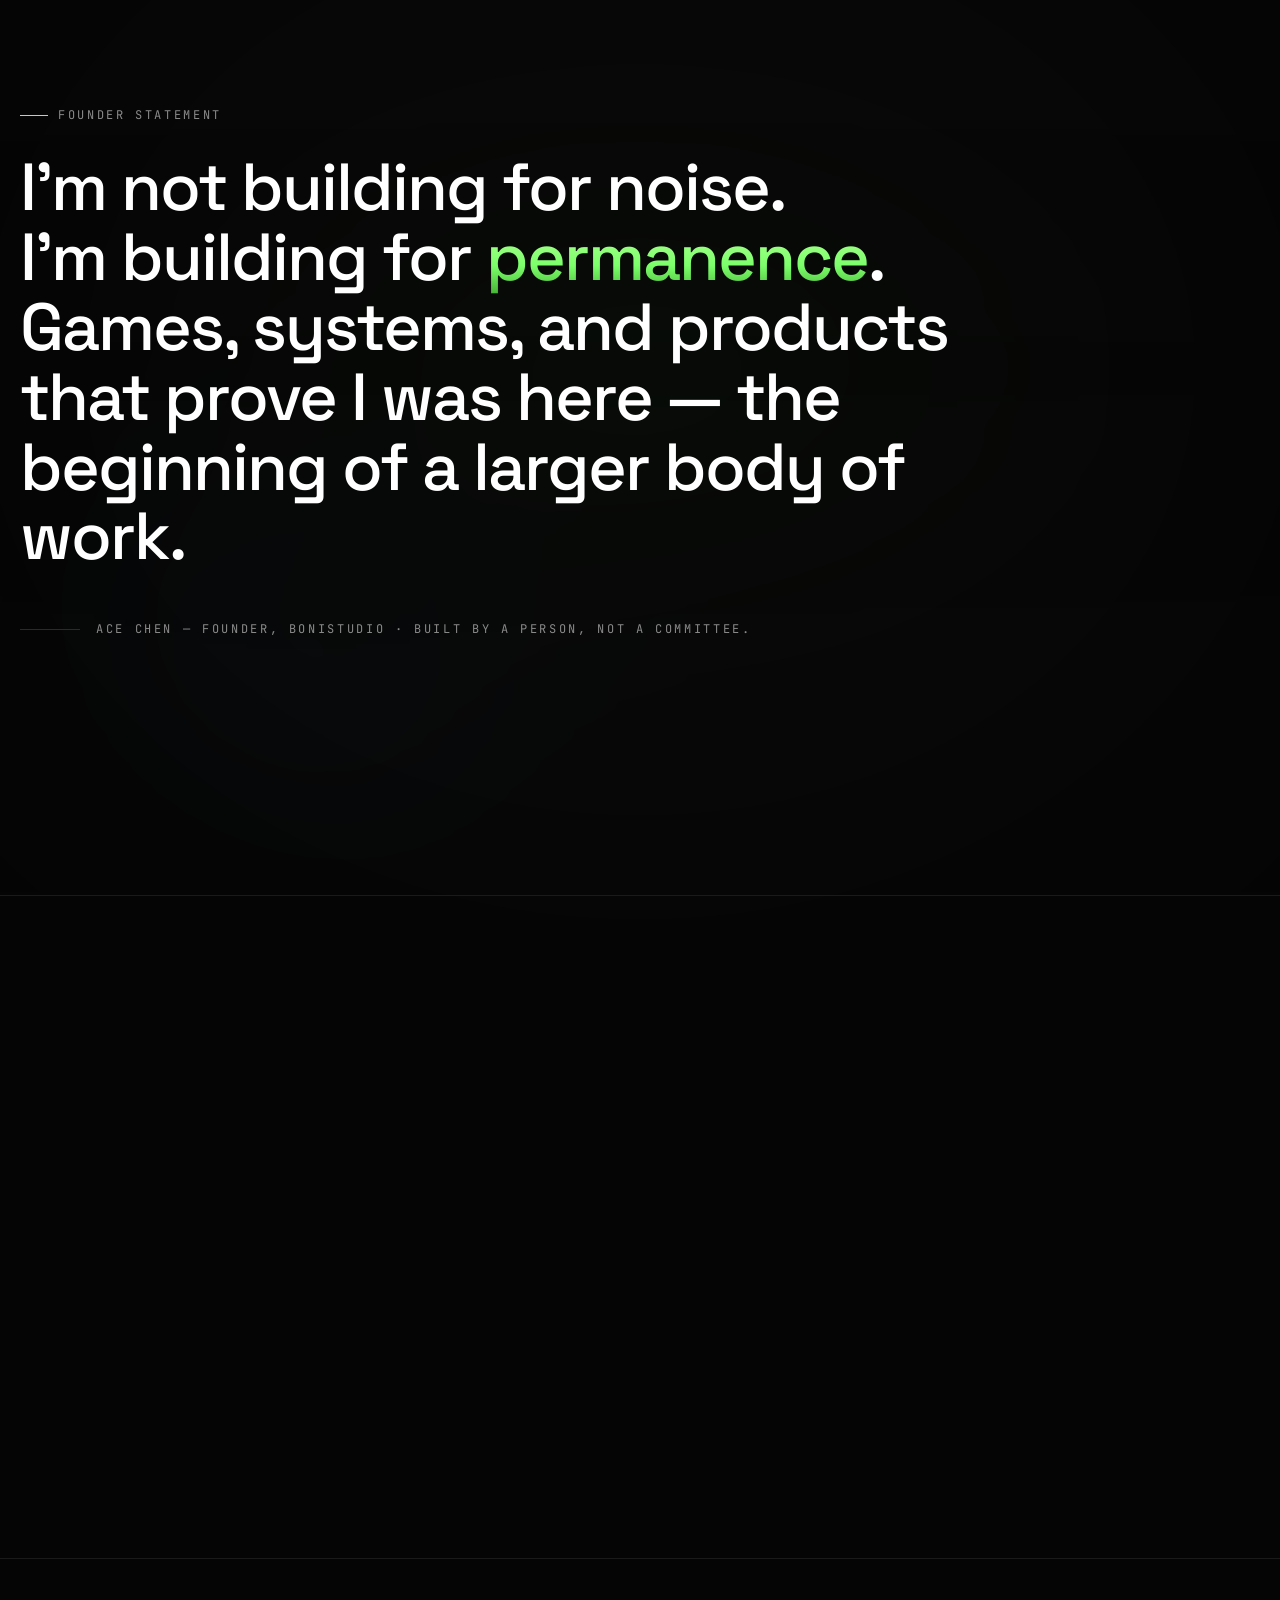
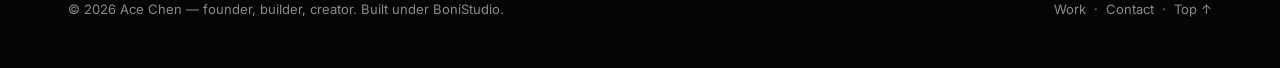
==== commit bc294f59: "up" ====
--- a/index.html
+++ b/index.html
@@ -31,7 +31,10 @@
     <div class="container nav-inner">
       <a class="nav-brand" href="index.html" aria-label="Ace Chen — Home">
         <span class="dot" aria-hidden="true"></span>
-        <span>Ace Chen <span class="muted" style="color:var(--text-3); font-weight:400;">/ BoniStudio</span></span>
+        <span class="nav-brand__stack">
+          <span class="nav-brand__name">Ace Chen</span>
+          <span class="nav-brand__role" data-i18n="brand.role">Founder, BoniStudio</span>
+        </span>
       </a>
 
       <nav class="nav-links" aria-label="Primary">
@@ -76,6 +79,12 @@
       </div>
 
       <div class="container hero__content">
+        <div class="hero__identity reveal">
+          <span class="hero__identity-name" data-i18n="hero.identity.name">Ace Chen</span>
+          <span class="hero__identity-div" aria-hidden="true"></span>
+          <span class="hero__identity-role" data-i18n="hero.identity.role">Founder, BoniStudio</span>
+        </div>
+
         <div class="hero__meta reveal">
           <span class="live" data-i18n="hero.meta.live">Live / 2026</span>
           <span data-i18n="hero.meta.location">Seattle × Global</span>
@@ -89,7 +98,7 @@
         </h1>
 
         <p class="hero__subtitle reveal" data-i18n="hero.subtitle">
-          Founder-minded builder focused on original game worlds, product systems that generate real traction, and AI used as leverage — not as identity.
+          Ace Chen — a founder-minded builder focused on original game worlds, product systems that generate real traction, and AI used as leverage, not as identity. BoniStudio is the long-term container for the creative work.
         </p>
 
         <div class="hero__pillars reveal">
@@ -146,7 +155,7 @@
               <em>Games</em> are the core. Products fund the path.
             </h2>
             <p class="narrative__sub reveal" data-i18n="narrative.02.sub">
-              Original game worlds are the long-term creative spine. Shipped products pay for the engine room: tools, talent, and time to go deeper.
+              Original game worlds are the long-term creative spine — built under BoniStudio. Shipped products pay for the engine room: tools, talent, and time to go deeper.
             </p>
           </div>
         </article>
@@ -202,7 +211,7 @@
             </div>
             <div>
               <h3 data-i18n="pillars.games.title">Games</h3>
-              <p data-i18n="pillars.games.desc">Long-term original game worlds under BoniStudio. Atmosphere, systems, mechanics, and IP designed to last beyond a single release cycle.</p>
+              <p data-i18n="pillars.games.desc">Where the long arc lives. Original game worlds developed under BoniStudio — atmosphere, systems, mechanics, and IP designed to outlast any single release.</p>
             </div>
             <div class="pillar__meta"><span class="dash"></span> <span data-i18n="pillars.games.meta">Creative spine</span></div>
           </article>
@@ -216,7 +225,7 @@
             </div>
             <div>
               <h3 data-i18n="pillars.products.title">Products</h3>
-              <p data-i18n="pillars.products.desc">iOS apps and digital tools engineered to ship, reach users, and become recurring cash-flow assets. OvO is the first. More are already in motion.</p>
+              <p data-i18n="pillars.products.desc">Where the current leverage is. iOS apps and digital tools I ship to reach real users and build recurring cash-flow assets. OvO is the first.</p>
             </div>
             <div class="pillar__meta"><span class="dash"></span> <span data-i18n="pillars.products.meta">Runway engine</span></div>
           </article>
@@ -230,7 +239,7 @@
             </div>
             <div>
               <h3 data-i18n="pillars.ai.title">AI Leverage</h3>
-              <p data-i18n="pillars.ai.desc">AI applied as an engineering multiplier: architecture, debugging, evaluation, iteration. Output quality, not prompt theatre.</p>
+              <p data-i18n="pillars.ai.desc">Where the speed comes from. AI used as an engineering multiplier across architecture, debugging, evaluation, and iteration — output quality, not prompt theatre.</p>
             </div>
             <div class="pillar__meta"><span class="dash"></span> <span data-i18n="pillars.ai.meta">Multiplier layer</span></div>
           </article>
@@ -254,22 +263,22 @@
         <div class="signals reveal-stagger">
           <div class="signal">
             <div class="signal__k" data-i18n="signals.1.k">Shipped</div>
-            <div class="signal__v" data-i18n="signals.1.v">OvO launched on iOS — built in SwiftUI with a Firebase backend.</div>
+            <div class="signal__v" data-i18n="signals.1.v">I launched OvO on iOS — SwiftUI frontend, Firebase backend, designed and built solo.</div>
             <div class="signal__note" data-i18n="signals.1.note">Product ownership, end to end.</div>
           </div>
           <div class="signal">
             <div class="signal__k" data-i18n="signals.2.k">In motion</div>
-            <div class="signal__v" data-i18n="signals.2.v">Original game direction under BoniStudio.</div>
+            <div class="signal__v" data-i18n="signals.2.v">I'm building a long-term game direction under BoniStudio.</div>
             <div class="signal__note" data-i18n="signals.2.note">Long-horizon creative IP.</div>
           </div>
           <div class="signal">
             <div class="signal__k" data-i18n="signals.3.k">Engineering</div>
-            <div class="signal__v" data-i18n="signals.3.v">Production full-stack feature work across real teams.</div>
+            <div class="signal__v" data-i18n="signals.3.v">I've shipped full-stack features inside real production teams.</div>
             <div class="signal__note" data-i18n="signals.3.note">Not a side-project résumé.</div>
           </div>
           <div class="signal">
             <div class="signal__k" data-i18n="signals.4.k">AI Practice</div>
-            <div class="signal__v" data-i18n="signals.4.v">Evaluated AI-generated code and wrote developer-grade prompts for debugging, architecture, and edge cases.</div>
+            <div class="signal__v" data-i18n="signals.4.v">I evaluate AI-generated code and write developer-grade prompts for debugging, architecture, and edge cases.</div>
             <div class="signal__note" data-i18n="signals.4.note">Leverage, not decoration.</div>
           </div>
         </div>
@@ -283,11 +292,11 @@
         <h2 class="founder__quote reveal" data-i18n-html="founder.quote.html">
           I'm not building for noise.<br/>
           I'm building for <em>permanence</em>.<br/>
-          Games, systems, and products that prove I was here.
+          Games, systems, and products that prove I was here — the beginning of a larger body of work.
         </h2>
         <div class="founder__sign reveal">
           <span class="line"></span>
-          <span data-i18n="founder.sign">Ace Chen — Founder, BoniStudio</span>
+          <span data-i18n="founder.sign">Ace Chen — Founder, BoniStudio · Built by a person, not a committee.</span>
         </div>
       </div>
     </section>
@@ -309,7 +318,7 @@
                 Sponsor the Journey
               </a>
               <a class="btn btn-ghost btn-lg" href="mailto:hello@bonistudio.dev" data-i18n="cta.actions.email">
-                Email me
+                Email Ace
               </a>
             </div>
           </div>
@@ -346,7 +355,7 @@
 
   <footer class="footer">
     <div class="container footer__inner">
-      <div data-i18n-template="footer.home.copy">© <span data-year>2026</span> Ace Chen / BoniStudio. Built in the open.</div>
+      <div data-i18n-template="footer.home.copy">© <span data-year>2026</span> Ace Chen — founder, builder, creator. Built under BoniStudio.</div>
       <div>
         <a href="work.html" data-i18n="footer.work">Work</a> &nbsp;·&nbsp;
         <a href="#contact" data-i18n="footer.contact">Contact</a> &nbsp;·&nbsp;
--- a/styles.css
+++ b/styles.css
@@ -231,17 +231,45 @@
 .nav-brand {
   display: inline-flex;
   align-items: center;
-  gap: 10px;
+  gap: 12px;
   font-family: var(--font-display);
   font-weight: 600;
   letter-spacing: -0.01em;
   font-size: 16px;
   color: var(--text-0);
+  line-height: 1;
 }
 .nav-brand .dot {
   width: 8px; height: 8px; border-radius: 50%;
   background: var(--accent);
   box-shadow: 0 0 18px var(--accent-glow);
+  flex-shrink: 0;
+}
+.nav-brand__stack {
+  display: inline-flex;
+  flex-direction: column;
+  justify-content: center;
+  gap: 4px;
+  line-height: 1;
+}
+.nav-brand__name {
+  font-family: var(--font-display);
+  font-weight: 600;
+  font-size: 15px;
+  letter-spacing: -0.01em;
+  color: var(--text-0);
+}
+.nav-brand__role {
+  font-family: var(--font-mono);
+  font-size: 10px;
+  color: var(--text-3);
+  letter-spacing: 0.18em;
+  text-transform: uppercase;
+  font-weight: 400;
+  transition: color 0.25s var(--ease-out);
+}
+.nav-brand:hover .nav-brand__role {
+  color: var(--text-2);
 }
 .nav-links {
   display: flex;
@@ -334,6 +362,11 @@
   .nav-links .nav-link-text { display: none; }
   .nav-cta { display: none; }
   .lang-toggle { padding: 7px 10px; font-size: 10px; }
+  .nav-brand__role { display: none; }
+  .nav-brand__stack { gap: 0; }
+  .hero__identity { padding: 8px 14px; gap: 10px; }
+  .hero__identity-name { font-size: 13px; }
+  .hero__identity-role { font-size: 9.5px; letter-spacing: 0.2em; }
   .nav-toggle {
     display: inline-flex;
     width: 40px; height: 40px;
@@ -498,6 +531,44 @@
   gap: 40px;
 }
 
+.hero__identity {
+  display: inline-flex;
+  align-items: center;
+  gap: 14px;
+  padding: 9px 18px;
+  margin-bottom: 22px;
+  border: 1px solid var(--line-2);
+  border-radius: 999px;
+  background: linear-gradient(180deg, rgba(255,255,255,0.03), rgba(255,255,255,0.01));
+  backdrop-filter: blur(10px) saturate(130%);
+  -webkit-backdrop-filter: blur(10px) saturate(130%);
+  width: fit-content;
+  max-width: 100%;
+  box-shadow: 0 4px 24px rgba(0,0,0,0.35), inset 0 0 0 1px rgba(255,255,255,0.02);
+}
+.hero__identity-name {
+  font-family: var(--font-display);
+  font-weight: 600;
+  font-size: 14px;
+  letter-spacing: -0.005em;
+  color: var(--text-0);
+  white-space: nowrap;
+}
+.hero__identity-div {
+  width: 1px;
+  height: 14px;
+  background: var(--line-3);
+  flex-shrink: 0;
+}
+.hero__identity-role {
+  font-family: var(--font-mono);
+  font-size: 10.5px;
+  color: var(--text-3);
+  letter-spacing: 0.24em;
+  text-transform: uppercase;
+  white-space: nowrap;
+}
+
 .hero__meta {
   display: flex;
   align-items: center;
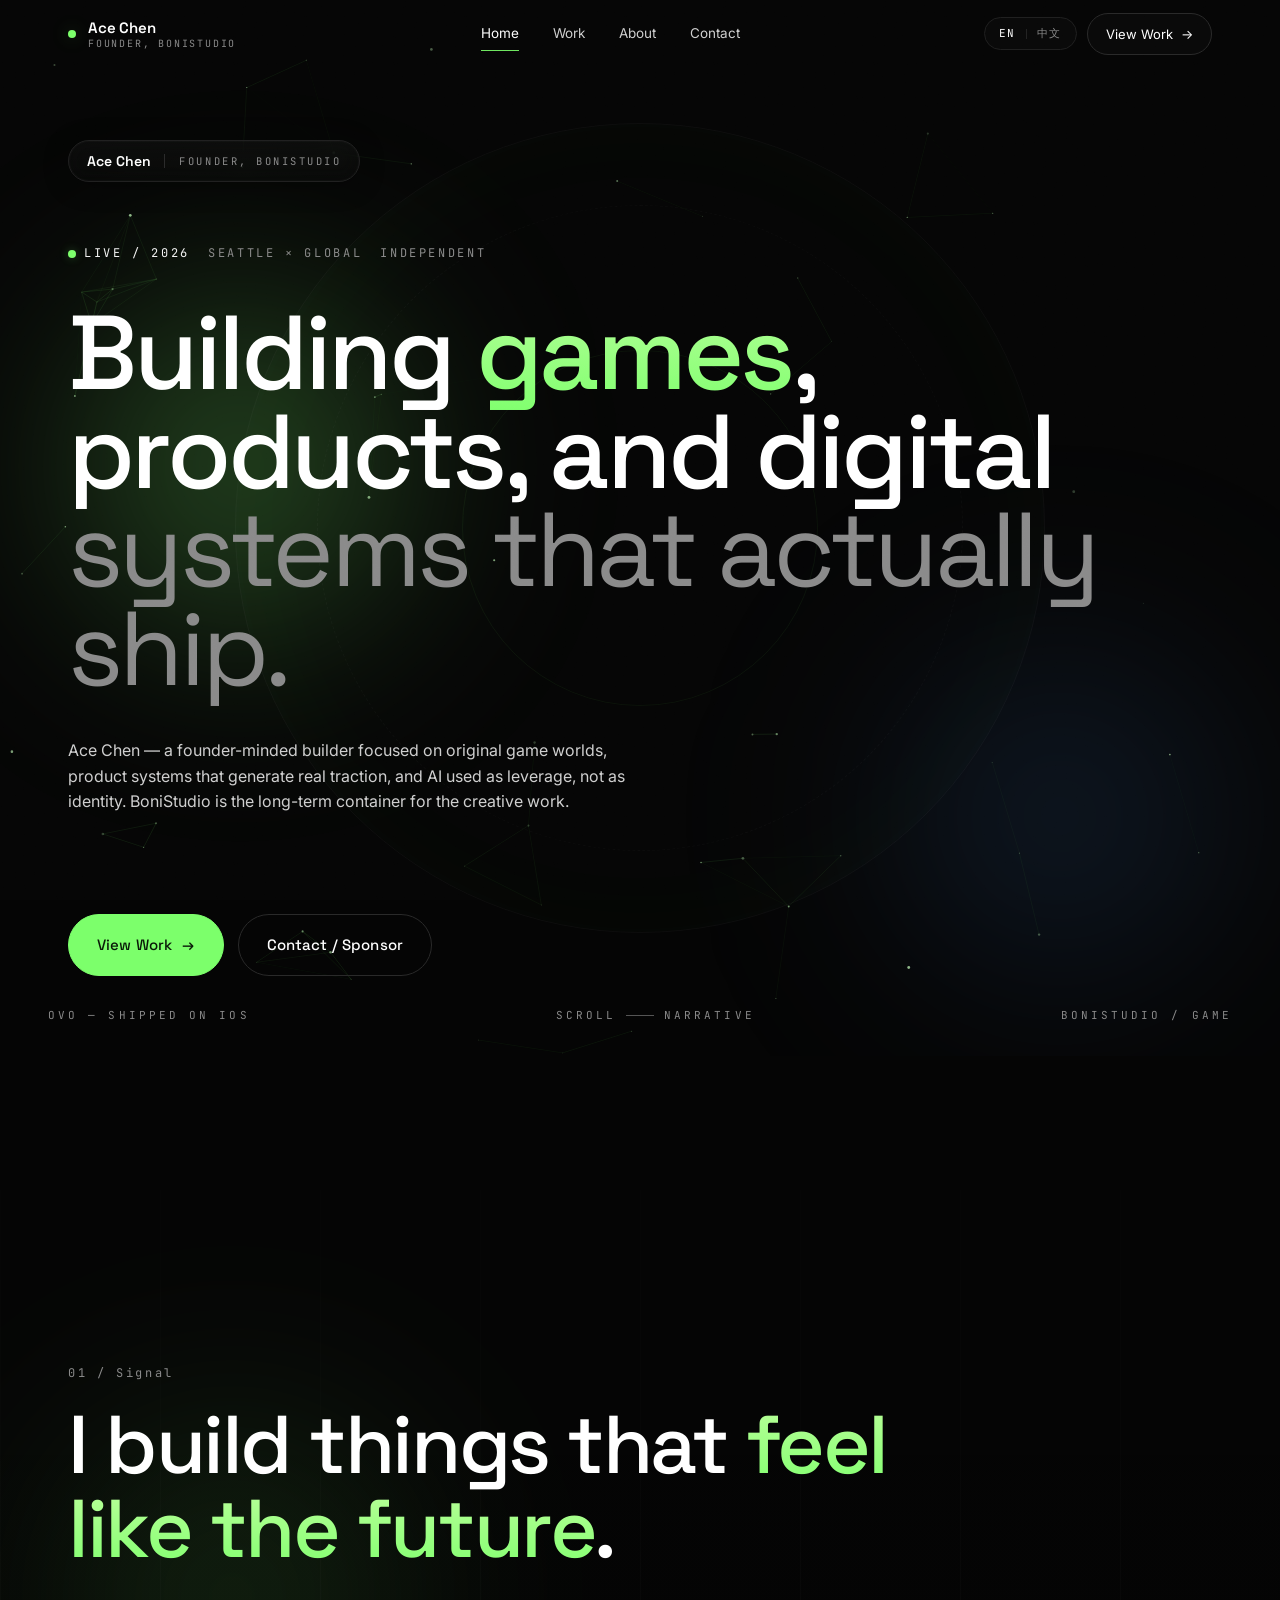
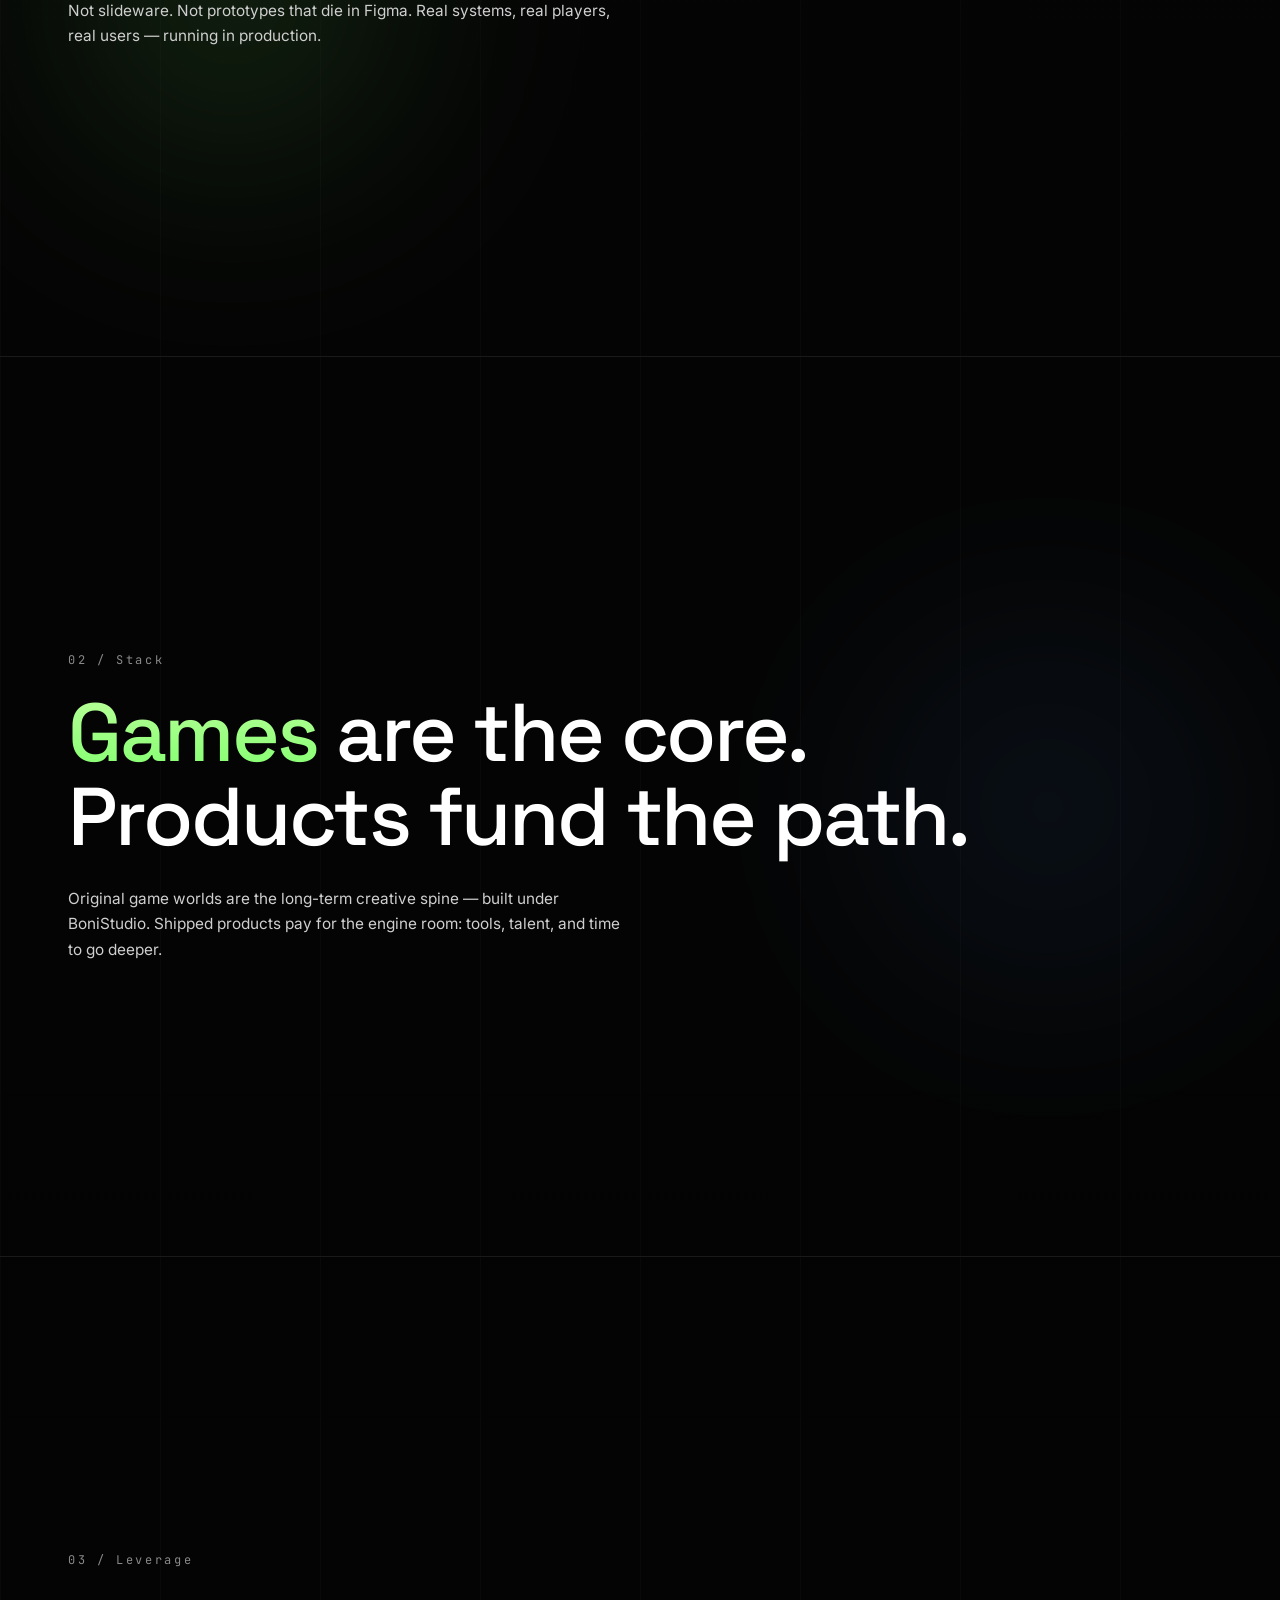
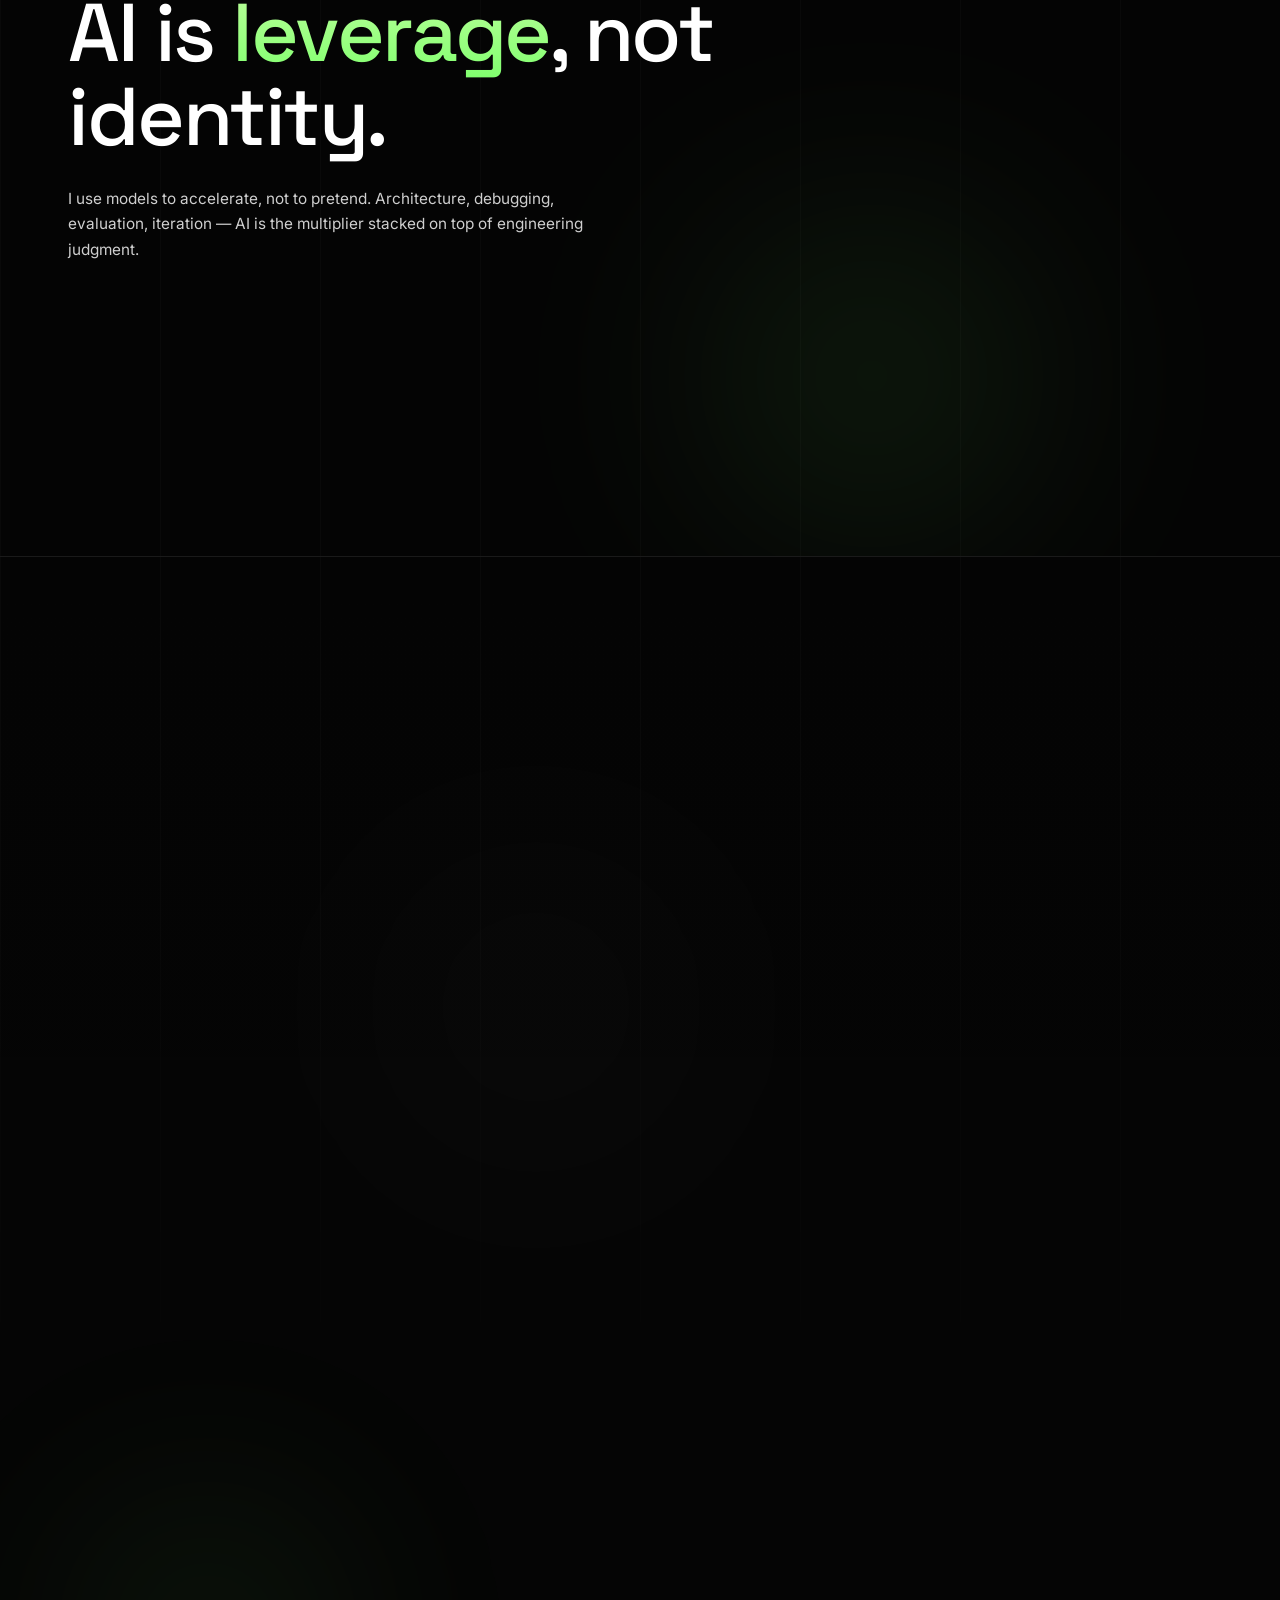
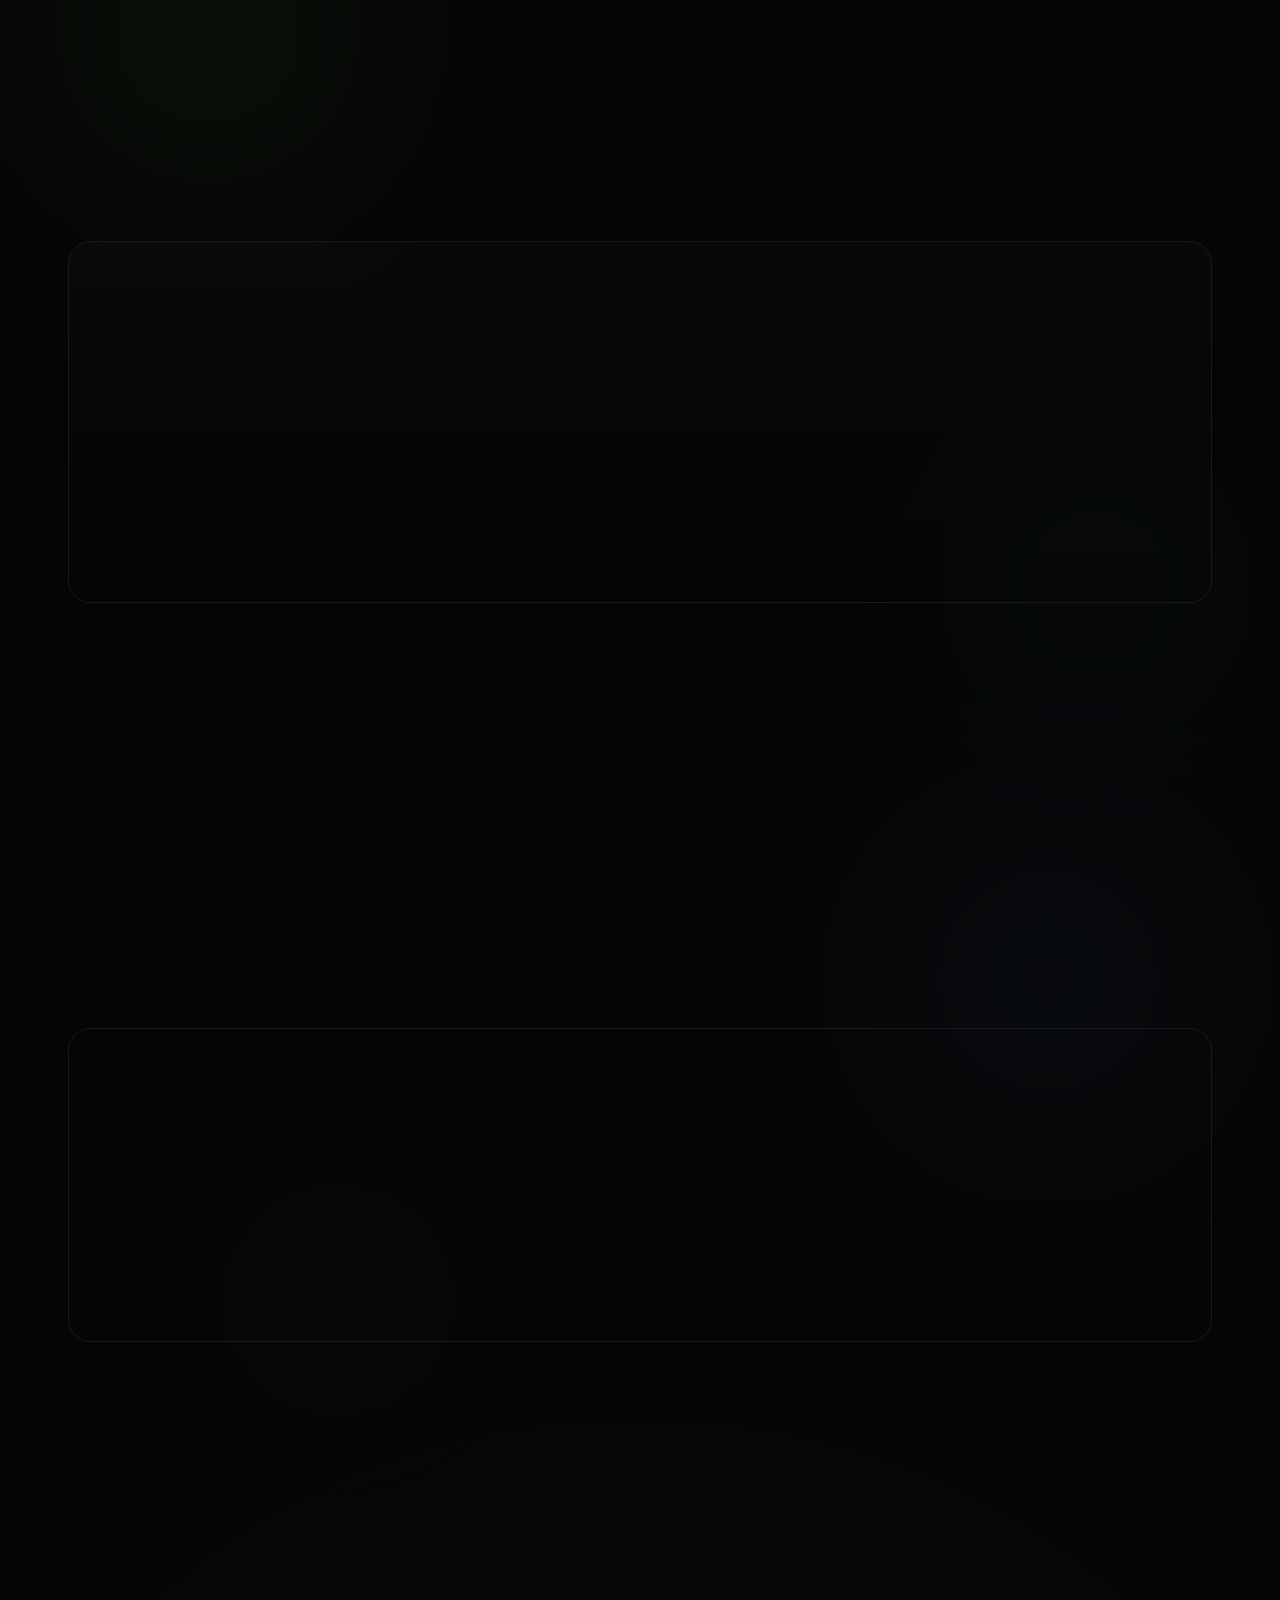
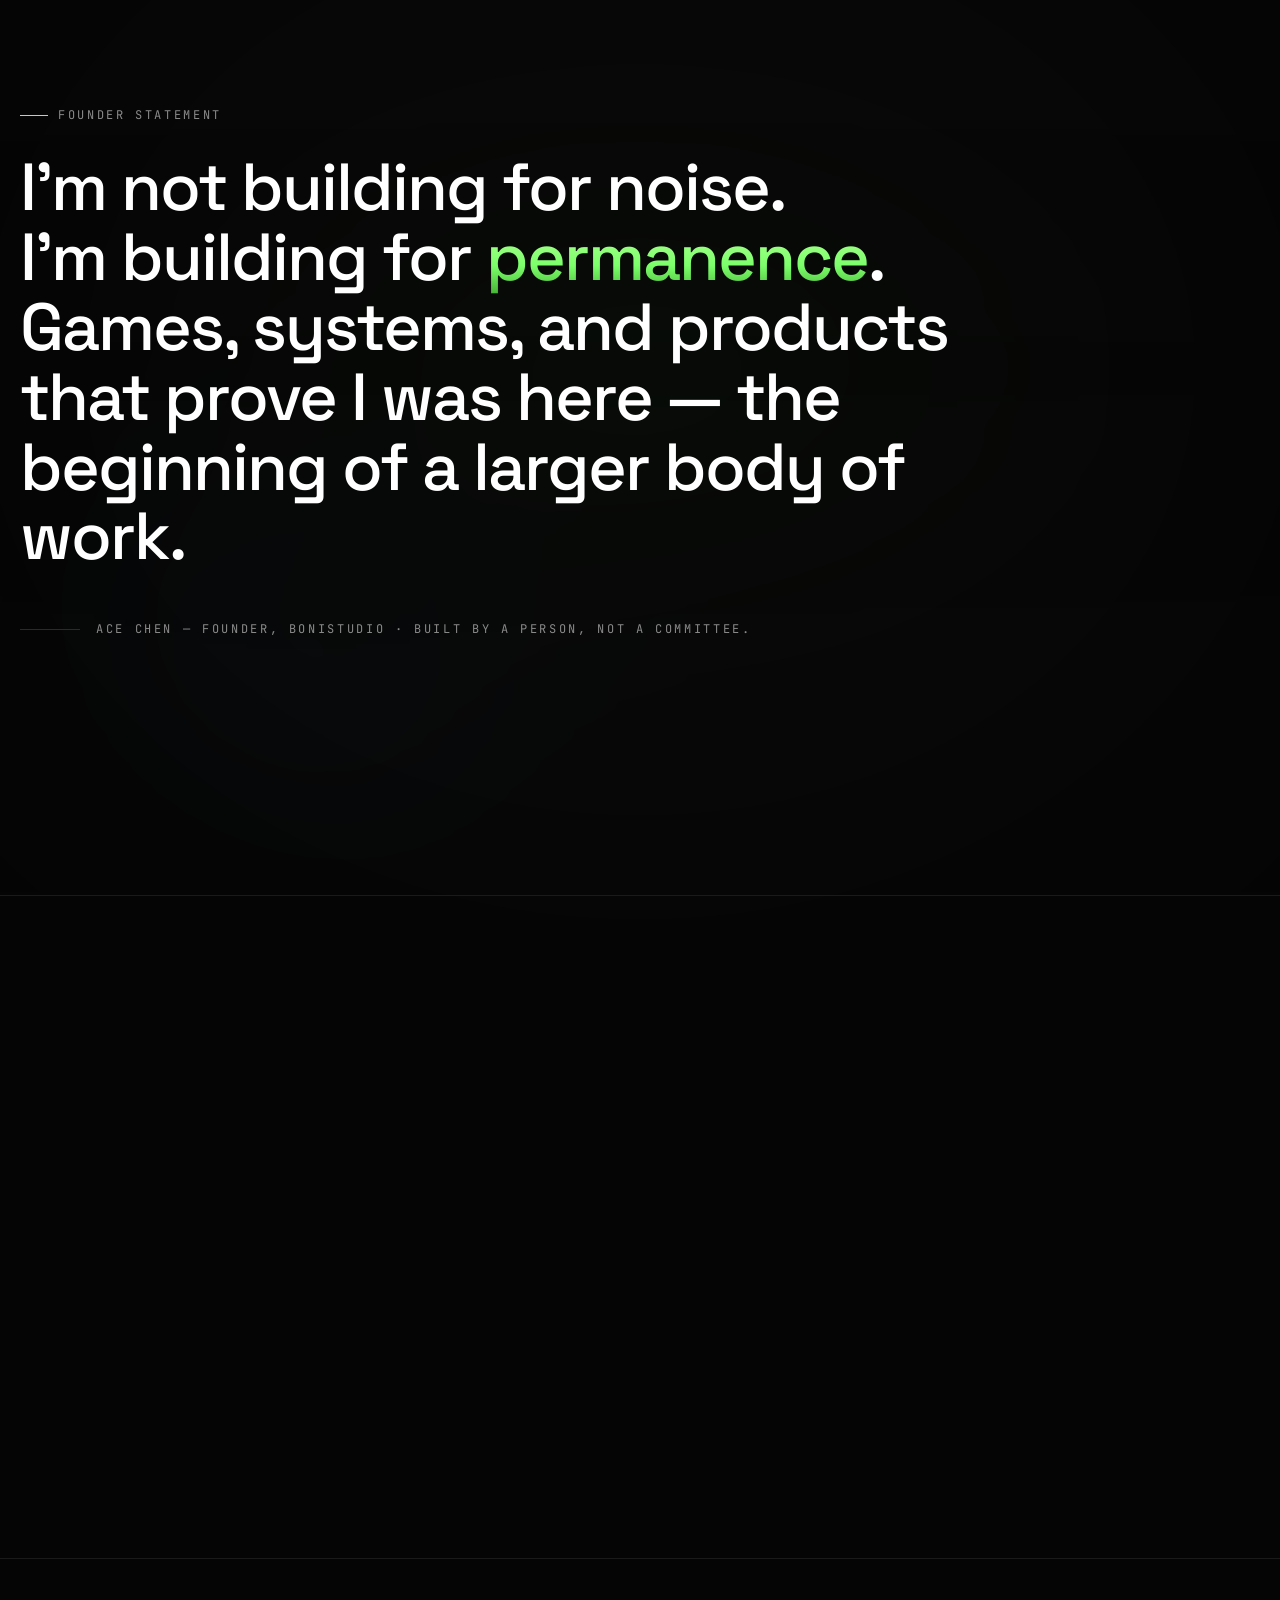
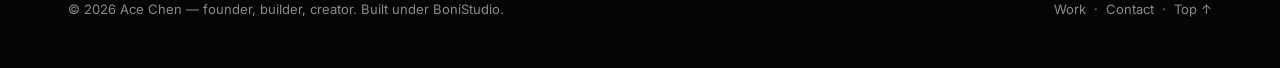
==== commit d28e7871: "up" ====
--- a/index.html
+++ b/index.html
@@ -314,10 +314,10 @@
                 <span data-i18n="cta.actions.viewwork">View Work</span>
                 <span class="arrow" aria-hidden="true">→</span>
               </a>
-              <a class="btn btn-ghost btn-lg" href="mailto:hello@bonistudio.dev" data-i18n="cta.actions.sponsor">
+              <a class="btn btn-ghost btn-lg" href="mailto:bonistudio.core@gmail.com?subject=Sponsor%20the%20Journey" data-i18n="cta.actions.sponsor">
                 Sponsor the Journey
               </a>
-              <a class="btn btn-ghost btn-lg" href="mailto:hello@bonistudio.dev" data-i18n="cta.actions.email">
+              <a class="btn btn-ghost btn-lg" href="mailto:bonistudio.core@gmail.com" data-i18n="cta.actions.email">
                 Email Ace
               </a>
             </div>
@@ -327,12 +327,8 @@
             <p style="color:var(--text-3); font-family:var(--font-mono); font-size:12px; letter-spacing:0.22em; text-transform:uppercase;" data-i18n="cta.side.label">Channels</p>
             <ul>
               <li>
-                <a href="mailto:hello@bonistudio.dev">hello@bonistudio.dev</a>
-                <span data-i18n="cta.side.email.primary">Primary</span>
-              </li>
-              <li>
                 <a href="mailto:bonistudio.core@gmail.com">bonistudio.core@gmail.com</a>
-                <span data-i18n="cta.side.email.alternate">Alternate</span>
+                <span data-i18n="cta.side.email">Email</span>
               </li>
               <li>
                 <a href="https://github.com/BoniStudio" target="_blank" rel="noopener">github.com/BoniStudio</a>
